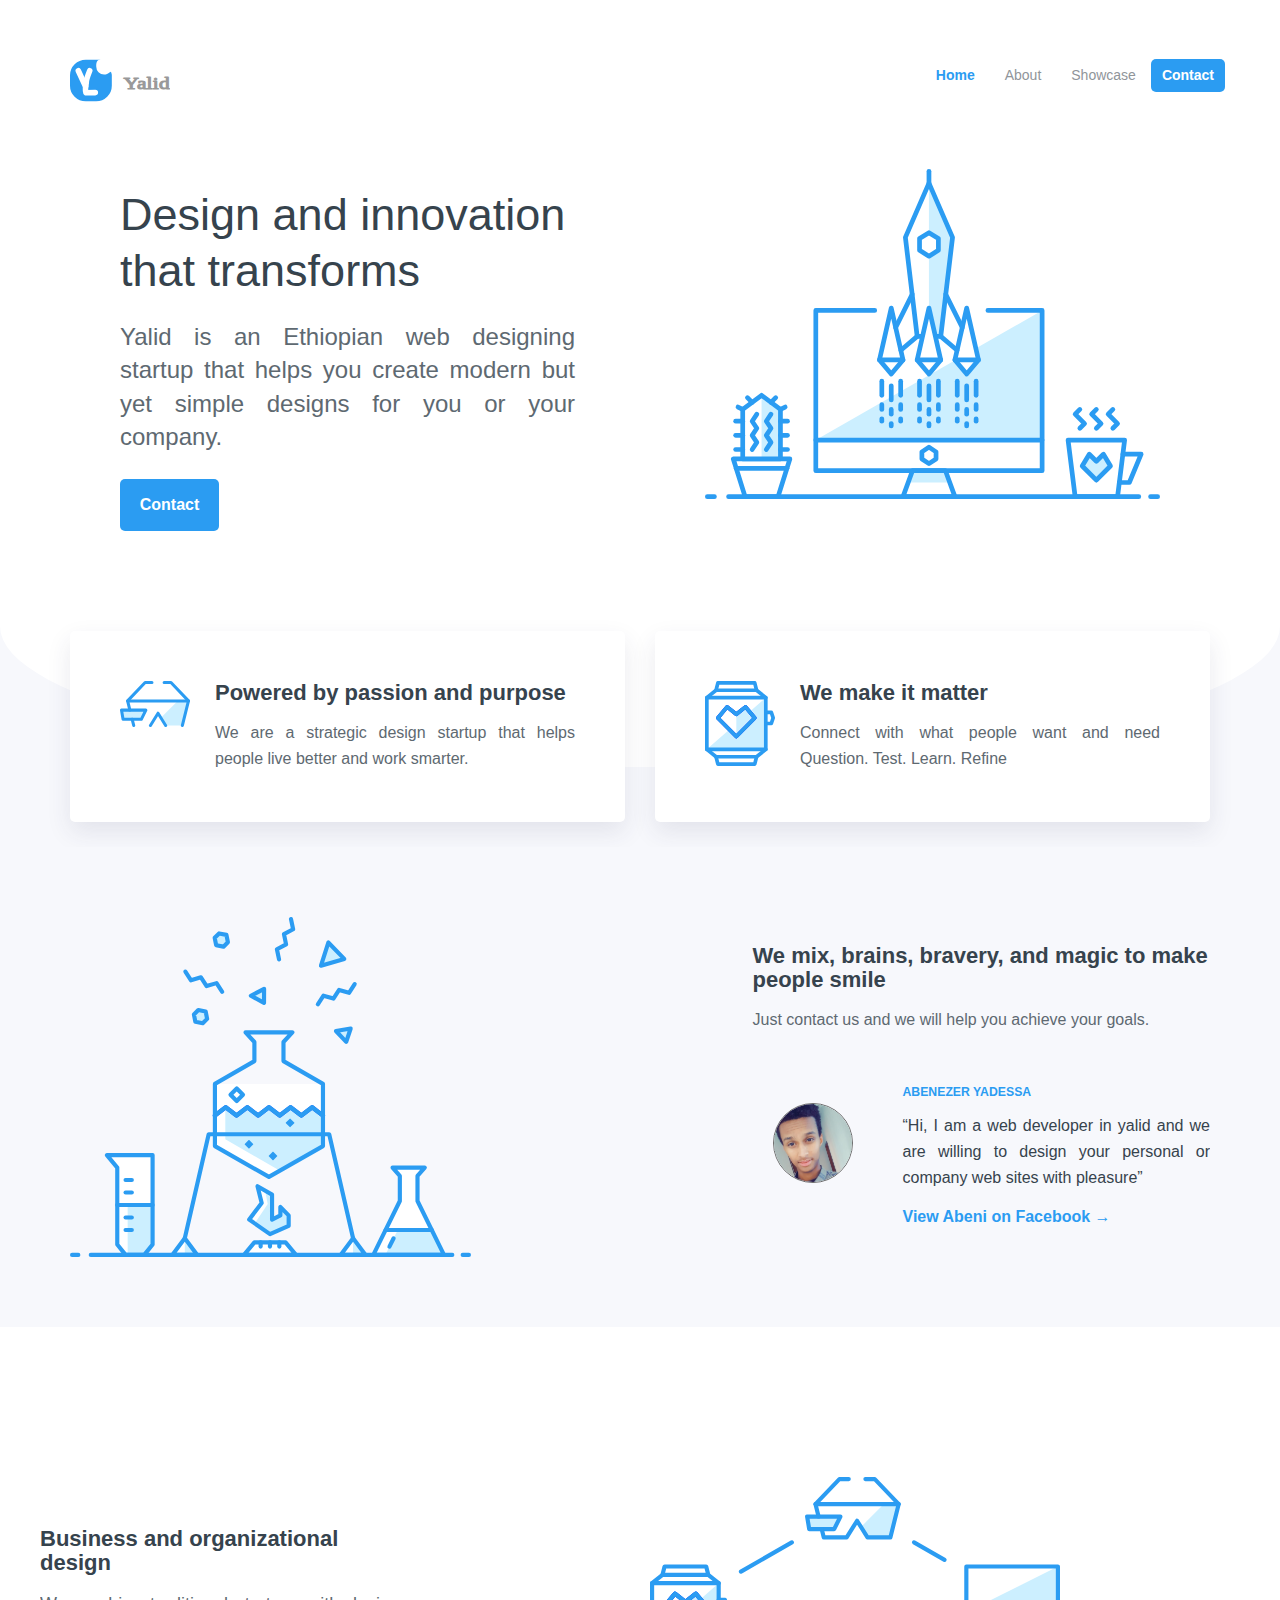
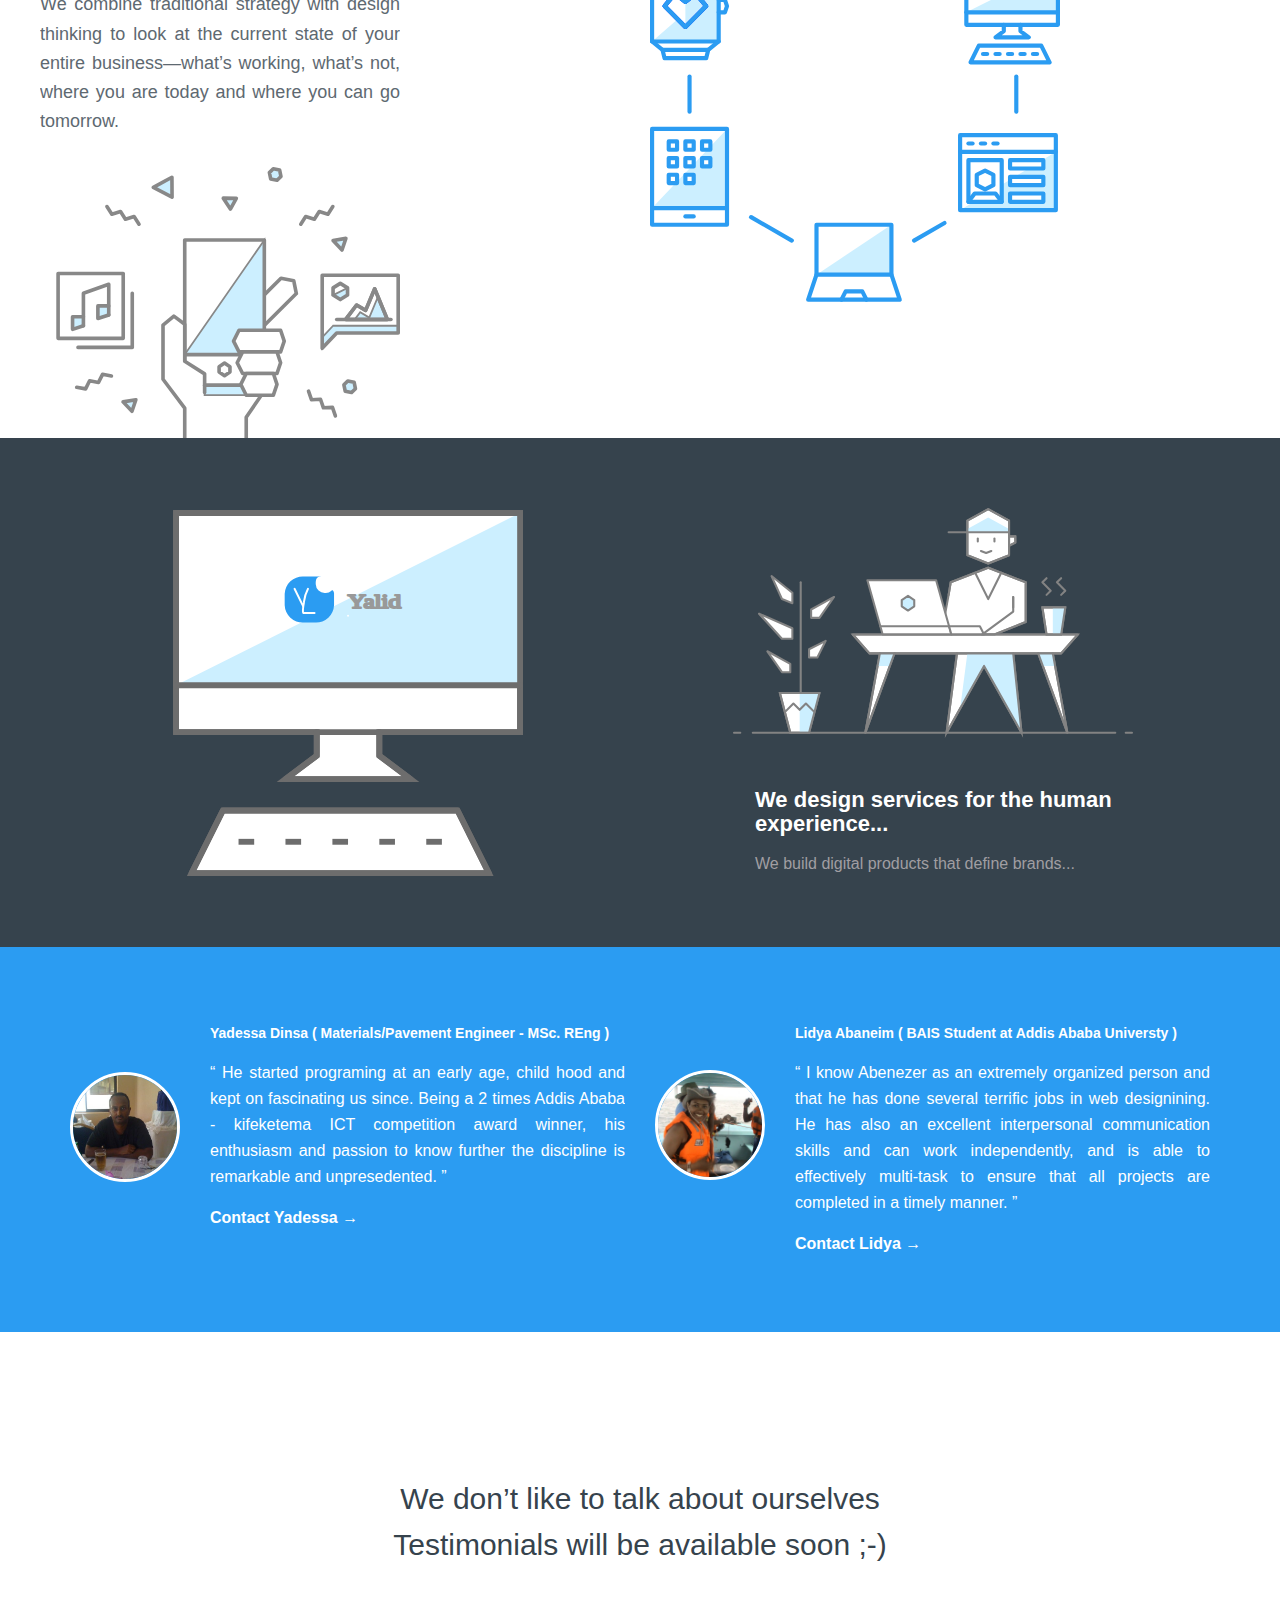
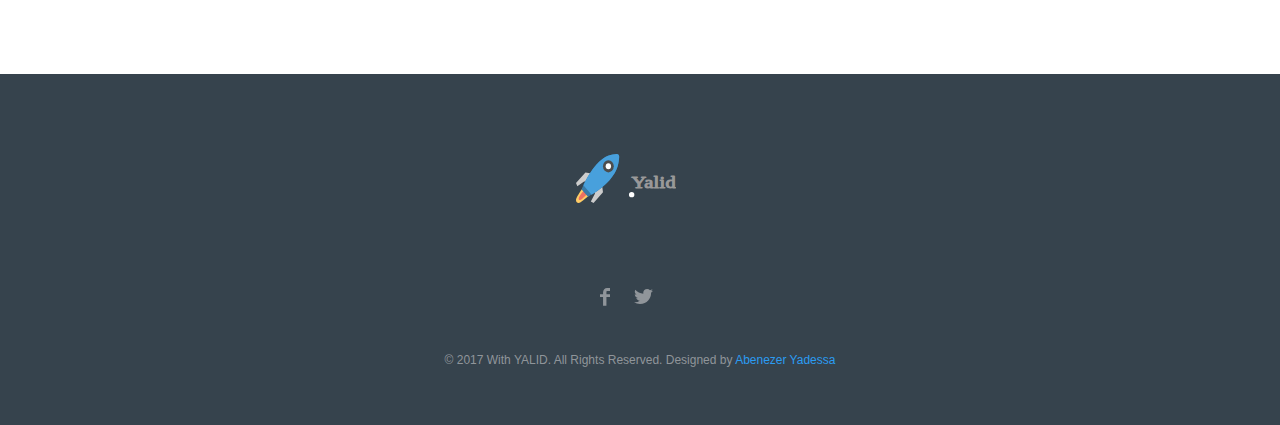
==== index.html @ cad6b0ef "Commit Yalid" ====
<!DOCTYPE html>
<html>

<head>
  <title>YALID | Ethiopian Web design </title>
  <link rel="shortcut icon" href="favicon.ico" />
  <meta name="viewport" content="width=device-width, initial-scale=1, user-scalable=0">
  <link rel="stylesheet" href="css/bootstrap.css">
  <link rel="stylesheet" type="text/css" href="css/app.css">

</head>

<body class="">
  <div class="bg-white">

    <nav class="navbar navbar-primary navbar-fixed-top">
      <div class="container">

        <!-- Brand and toggle get grouped for better mobile display -->
        <div class="navbar-header">
          <button type="button" class="navbar-toggle collapsed" data-toggle="collapse" data-target="#header-navbar-collapse" aria-expanded="false">
        <span class="sr-only">Toggle navigation</span>
        <span class="icon-bar"></span>
        <span class="icon-bar"></span>
        <span class="icon-bar"></span>
      </button>
          <a class="navbar-brand" href="/">
        <img alt="Coach" src="img/logo.svg" />
      </a>
        </div>

        <!-- Collect the nav links, forms, and other content for toggling -->
        <div id="header-navbar-collapse" class="collapse navbar-collapse">
          <div class=" navbar-right">
            <ul class="nav navbar-nav">
              <li ><a class="current" href="index.html">Home</a></li>
              <li class=""><a href="about.html">About</a></li>
              <li class=""><a href="showcase.html">Showcase</a></li>
            </ul>
            <!-- <a class="btn btn-primary btn-sm navbar-btn"  data-toggle="modal" data-target=".bs-example-modal-lg">Contact</a> -->
            <label for="modal-trigger-left" data-toggle="modal" data-target=".bs-example-modal-lg" class="btn btn-primary btn-sm navbar-btn  open-modal">Contact</label>
          </div>

        </div>
        <!-- /.navbar-collapse -->
      </div>
      <!-- /.container-fluid -->
    </nav>

    <!-- Left modal -->
    <div class="modal-a">
      <input id="modal-trigger-left" class="checkbox invisible" type="checkbox">
      <div class="modal-overlay">
        <label for="modal-trigger-left" class="o-close"></label>
        <div class="modal-wrap from-left">
          <label for="modal-trigger-left" class="close">&#10006;</label>
          <h2 class="m-h2">Hey there you are one step closer to contacting Abeni</h2>
          <p class="m-p" style="text-align:center;">
            Just click the following links and you are good to go.... have a great day ;-)
          </p>
          <div class="story-social-links-a img-links">
            <a target="_blank" href="https://www.facebook.com/ebenezer.yadessa"><img src="social/facebook.svg" alt="facebook" /></a>
            <a target="_blank" href="https://www.instagram.com/abeni._/"><img src="social/instagram.svg" alt="instagram" /></a>
            <a target="_blank" href="https://github.com/Abeni-Yad"><img src="social/github.svg" alt="github" /></a>
            <a target="_blank" href="https://mail.google.com/mail/u/0/?view=cm&fs=1&to=abeyadessa@gmail.com&tf=1"><img src="social/gmail.svg" alt="gmail" /></a>
          </div>
          <p style=" margin-top:20px;">
            You can always call me on my phone &rarr; <span style="color:#2b9cf2;"> +251 929 118 104 </span>
          </p>
        </div>
      </div>
    </div>
    <!-- End Modal -->




    <div class='container'>
      <div class='home-hero text-center-xs mt5-xs mb7 mb3-xs home-home'>
        <div class='row v-center'>
          <div class='col-sm-6'>
            <div class='ph6 pt6 pt0-sm pt0-xs'>
              <h1 class='ma0'>
                Design and innovation
<br class='hidden-xs'>
that transforms
</h1>
              <p class='lead mt4 mb5'>Yalid is an Ethiopian web designing startup that helps you create modern but yet simple designs for you or your company.</p>
               <label for="modal-trigger-left" class="btn btn-primary block-xs open-modal">Contact</label>




            </div>
          </div>
          <div class='col-sm-6'>
            <div class='ph6 mt6-xs ph0-xs'>
              <img class="img-responsive center-block" style="max-width: 460px;" src="img/design.svg" alt="inovation" />
            </div>
          </div>
        </div>
      </div>
    </div>
    <div class='bg-gray-super-light curve-container'>
      <div class='curve'></div>
      <div class='container'>
        <div class='row'>
          <div class='col-md-6 col-sm-12'>
            <div class='bg-white shadow-box pa6 home-shadow-box clearfix'>
              <img width="70" src="img/power.svg" alt="Icon online courses" />
              <div class='text pl5'>
                <h3 class='mt0 mb3 text-w-700'>Powered by passion and purpose</h3>
                <p class='ma0'>We are a strategic design startup that helps people live better and work smarter.</p>
              </div>
            </div>
          </div>
          <div class='col-md-6 col-sm-12'>
            <div class='bg-white shadow-box pa6 home-shadow-box clearfix'>
              <img width="70" src="img/better.svg" alt="better" />
              <div class='text pl5'>
                <h3 class='mt0 mb3 text-w-700'>We make it matter</h3>
                <p class='ma0'>Connect with what people want and need Question. Test. Learn. Refine</p>
              </div>
            </div>
          </div>

        </div>
      </div>
    </div>
    <div class='bg-gray-super-light section home-storefront'>
      <div class='container'>
        <div class='row v-center'>
          <div class='col-sm-6 col-md-7 col-storefront mb6-xs'>
            <img src="img/mix.svg" alt="Storefront" />
          </div>
          <div class='col-sm-6 col-md-5 col-text'>
            <div class='text-center-xs'>
              <h3 class='mt0 mb3 text-w-700'>We mix, brains, bravery, and magic to make people smile</h3>
              <p class='mt0 mb6'>Just contact us and we will help you achieve your goals.</p>
            </div>
            <div class='media'>
              <div class='media-left'>
                <img class="pro-pic" src="img/profile.jpg"  />
              </div>
              <div class='media-right'>
                <div class='text-primary text-w-700 text-xs text-uppercase mb2'>Abenezer Yadessa</div>
                <p class='text-darkest'>“Hi, I am a web developer in yalid and we are willing to design your personal or company web sites with pleasure”</p>
                <a target="blank" class="text-w-700" href="https://www.facebook.com/ebenezer.yadessa">View Abeni on Facebook &rarr;</a>
              </div>
            </div>
          </div>
        </div>
      </div>
    </div>
    <div class='bg-white pt10 pt6-xs'>
      <div class='container'>
        <div class='present-your-product'>
          <div class='present-your-product-content'>
            <div class='text-center-sm text-center-xs pt6-lg mb6-sm mb6-xs ph6-sm'>
              <h3 class='mt0 mb3 text-w-700'>Business and organizational design</h3>
              <p class='text-lg mt0 mb5'>
We combine traditional strategy with design thinking to look at the current state of your entire business—what’s working, what’s not, where you are today and where you can go tomorrow.              </p>
            </div>
            <img class="img-responsive center-block visible-lg-block" src="img/phone.svg" alt="Tribe cropped" />
          </div>
          <div class='present-your-product-graphic'>
            <a target="blank" class="text-w-700" href="/features/online-course-builder"><img src="img/relation.svg" alt="Course reader" />
</a></div>
        </div>
      </div>
    </div>

    <div class='section bg-confetti-dark'>
      <div class='container'>
        <div class='row v-center'>
          <div class='col-md-6 col-md-push-6' style='border: 0px solid red;'>
            <img class="img-responsive imgab center-block" width="400" src="img/business.svg" alt="pc" />
            <div class='text-center-xs mv6-xs mt5-sm mt6-md ph6-md mt6-lg pr7-lg pl8-lg'>
              <h3 class='text-white mt0 mb3 text-w-700'>We design services for the human experience...</h3>
              <p class='text-muted ma0'>We build digital products that define brands...</p>
            </div>
          </div>
          <div class='col-md-6 col-md-pull-6' style='border: 0px solid red;'>
            <img class="img-responsive imgab center-block" width="350" src="img/pc.svg" alt="Checkout modal" />
          </div>
        </div>
      </div>
    </div>
    <div class='bg-primary pv7'>
      <div class='container'>
        <div class='row'>
          <div class='col-md-6'>
            <div class='media'>
              <div class='media-left media-middle'>
                <img class="img-border-white img-circle" width="110" height="110" src="img/dad.jpg" alt="Face alvin" />
              </div>
              <div class='media-right'>
                <div class='text-darkest text-sm  text-w-700 mb3' style="color:#fff;">Yadessa Dinsa ( Materials/Pavement Engineer - MSc. REng )
</div>
                <p class='mb3'>
                  &ldquo; He started programing at an early age, child hood and kept on fascinating us since. Being a 2 times Addis Ababa - kifeketema ICT competition award winner, his enthusiasm and passion to know further the discipline is remarkable and unpresedented.
&rdquo;</p>
                <a target="blank" class="text-w-700 text-white" href="https://mail.google.com/mail/u/0/?view=cm&fs=1&to=yadessadinsa2014@gmail.com&tf=1">Contact Yadessa &rarr;</a>
              </div>
            </div>
          </div>
          <div class='col-md-6'>
            <div class='media mt7-xs mt7-sm'>
              <div class='media-left media-middle'>
                <img class="img-border-white img-circle" style="object-fit: cover; margin-bottom: 30px;" width="110" height="110" src="img/mom.jpg" alt="Face rachel" />
              </div>
              <div class='media-right'>
                <div class='text-darkest text-sm text-w-700 mb3' style="color:#fff;">Lidya Abaneim ( BAIS Student at Addis Ababa Universty )</div>
                <p class='mb3'>&ldquo; I know Abenezer as an extremely organized person and that he has done several terrific jobs in web designining. He has also an excellent interpersonal communication skills and can work independently, and is able to effectively multi-task to ensure that all projects are completed in a timely manner. &rdquo;</p>
                <a target="blank" class="text-w-700 text-white" href="https://mail.google.com/mail/u/0/?view=cm&fs=1&to=lidyaabaneim2017@gmail.com&tf=1">Contact Lidya &rarr;</a>
              </div>
            </div>
          </div>
        </div>
      </div>
    </div>

    <div class='container'>
      <div class='pv8 mt6'>
        <div class='row'>
          <div class='col-sm-12'>
            <div class='section-header text-center'>
              <h2>We don’t like to talk about ourselves</h2>
              <!-- <h2>Here are some words from the peoples who really know us ;-)</h2> -->
              <h2>Testimonials will be available soon ;-)</h2>
            </div>
          </div>
        </div>
        <!-- <div class='testimonial-list'>
          <div class='row'>
            <div class='col-md-6 col-md-offset-3 col-sm-8 col-sm-offset-2'>
              <div class='testimonial'>
                <blockquote>
                  <p>Lorem ipsum dolor sit amet, consectetur adipisicing elit. Ipsum, labore, a. Rem, expedita autem blanditiis omnis delectus quaerat, laboriosam aut dignissimos sunt velit molestiae nam a eveniet sint modi? Nesciunt!</p>
                </blockquote>
                <cite>
<img width="40" height="40" class="img-circle" src="img/profile.jpg" alt="Mccoy" />
<small>
<strong>
<a target="_blank" class="text-muted" href="">Mercimoy
&mdash;
Profet, Kewach, and developer
</a></strong>
</small>
</cite>
              </div>

            </div>
          </div> -->



          <!-- <div class='row'>
            <div class='col-md-6 col-md-offset-3 col-sm-8 col-sm-offset-2'>
              <div class='testimonial'>
                <blockquote>
                  <p>Lorem ipsum dolor sit amet, consectetur adipisicing elit. Consequuntur doloremque quod quibusdam ab eius voluptatum harum magni rerum magnam omnis iure quo animi nihil vel ratione, ipsum necessitatibus, voluptatibus eaque?</p>
                </blockquote>
                <cite>
<img width="40" height="40" class="img-circle" src="img/mom.jpg" alt="Krishna" />
<small>
<strong>
<a target="_blank" class="text-muted" href="">Jebessa
&mdash;
NASA Scientist
</a></strong>
</small>
</cite>
              </div>

            </div>
          </div> -->
          <!-- <div class='row'>
            <div class='col-md-6 col-md-offset-3 col-sm-8 col-sm-offset-2'>
              <div class='testimonial'>
                <blockquote>
                  <p>  Lorem ipsum dolor sit amet, consectetur adipisicing elit. Quos eos dolorem, delectus animi, laborum repudiandae officia atque consequatur sit ipsa aperiam ratione aliquam asperiores doloremque tenetur, non necessitatibus rem obcaecati.</p>
                </blockquote>
                <cite>
<img width="40" height="40" class="img-circle" src="img/dad.jpg" alt="Corrina" />
<small>
<strong>
<a target="_blank" class="text-muted" href="">Annan
&mdash;
Betezata hospital &amp; Doctor
</a></strong>
</small>
</cite>
              </div>

            </div>
          </div> -->
          <!-- <div class='row'>
            <div class='col-md-6 col-md-offset-3 col-sm-8 col-sm-offset-2'>
              <div class='testimonial'>
                <blockquote>
                  <p>Lorem ipsum dolor sit amet, consectetur adipisicing elit. Aliquid explicabo dicta tempore eligendi rerum neque suscipit sunt vitae earum dolor molestiae soluta perferendis, molestias, repudiandae mollitia saepe, accusantium cum necessitatibus. &quot;get it.&quot;</p>
                </blockquote>
                <cite>
<img width="40" height="40" class="img-circle" src="img/profile.jpg" alt="Dewane" />
<small>
<strong>
<a target="_blank" class="text-muted" href="">Oliyana
&mdash;
Business man &amp; social entrepreneur
</a></strong>
</small>
</cite>
              </div>

            </div>
          </div> -->
        </div>
      </div>
    </div>

  </div>

  <footer class='footer-primary'>
    <div class='container'>
      <div class='row text-center-xs'>
        <div class='col-sm-12'>
          <a href="/"><img class="logo" src="img/logo1.svg" alt="yalid logo white" />
</a>
          <div class='footerlogo'>
            <a target="_blank" data-toggle="tooltip" title="Follow us on Twitter" class="img-link" href="https://www.facebook.com/ebenezer.yadessa"><img class="pr4" src="img/facebook.svg" alt="Social footer facbook" />
</a><a target="_blank" data-toggle="tooltip" title="Follow us on Facebook" class="img-link" href="https://twitter.com/abeyadessa"><img src="img/twitter.svg" alt="Social footer twitter" />
</a></div>
        </div>
      </div>
      <div class='row'>
        <div class='col-sm-12'>
          <p class='text-center footer-copyright'>
            &copy; 2017 With YALID. All Rights Reserved. Designed by <a href="https://mail.google.com/mail/u/0/?view=cm&fs=1&to=abeyadessa@gmail.com&tf=1">Abenezer Yadessa</a>
          </p>
        </div>
      </div>
    </div>
  </footer>

  <script type="text/javascript" src="js/jquery.js"></script>
  <script type="text/javascript" src="js/bootstrap.js"></script>
  <!-- Used to silently record email addresses in Google Docs -->
  <!-- <script>
    var submitted = false;
    var email = '';
    var page = '';
    var form = '';
  </script>
  <iframe id='hidden_iframe' name='hidden_iframe' onload="if(submitted){window.location='https://www.withcoach.com/signup?email='+email+'&amp;page='+page+'&amp;form='+form;}" style='display:none;'></iframe>

  <script type="text/javascript">
    adroll_adv_id = "B3OEIRYJUJDZNHKAR3YMTC";
    adroll_pix_id = "UWITH4WMYVDXBFZOOZQMUR";
    (function() {
      var _onload = function() {
        if (document.readyState && !/loaded|complete/.test(document.readyState)) {
          setTimeout(_onload, 10);
          return
        }
        if (!window.adroll_loaded) {
          adroll_loaded = true;
          setTimeout(_onload, 50);
          return
        }
        var scr = document.createElement("script");
        var host = (("https:" == document.location.protocol) ? "https://s.adroll.com" : "http://a.adroll.com");
        scr.setAttribute('async', 'true');
        scr.type = "text/javascript";
        scr.src = host + "/j/roundtrip.js";
        ((document.getElementsByTagName('head') || [null])[0] ||
          document.getElementsByTagName('script')[0].parentNode).appendChild(scr);
      };
      if (window.addEventListener) {
        window.addEventListener('load', _onload, false);
      } else {
        window.attachEvent('onload', _onload)
      }
    }());
  </script>


  <script src="/assets/marketing-c3e12b1a2d10453893fb6d8e3a179c6fe29d2e85da868f94ae179b80a2bda986.js" data-turbolinks-track="true"></script>
  <script id="IntercomSettingsScriptTag">
    window.intercomSettings = {
      "app_id": "heeb19fp"
    };
    (function() {
      var w = window;
      var ic = w.Intercom;
      if (typeof ic === "function") {
        ic('reattach_activator');
        ic('update', intercomSettings);
      } else {
        var d = document;
        var i = function() {
          i.c(arguments)
        };
        i.q = [];
        i.c = function(args) {
          i.q.push(args)
        };
        w.Intercom = i;

        function l() {
          var s = d.createElement('script');
          s.type = 'text/javascript';
          s.async = true;
          s.src = 'https://widget.intercom.io/widget/heeb19fp';
          var x = d.getElementsByTagName('script')[0];
          x.parentNode.insertBefore(s, x);
        }
        if (w.attachEvent) {
          w.attachEvent('onload', l);
        } else {
          w.addEventListener('load', l, false);
        }
      };
    })()
  </script> -->
</body>

</html>
---- css/app.css ----
@font-face {
  font-family: 'museo-sans-rounded';
  src: url(.eot);
  src: url(.eot) format("embedded-opentype"), url(.woff2) format("woff2"), url(.woff) format("woff"), url(.ttf) format("truetype"), url(.svg#museo_sans_rounded100) format("svg");
  font-weight: 100;
  font-style: normal
}

@font-face {
  font-family: 'museo-sans-rounded';
  src: url(.eot);
  src: url(.eot?#iefix) format("embedded-opentype"), url(.woff2) format("woff2"), url(.woff) format("woff"), url(.ttf) format("truetype"), url(.svg#museo_sans_rounded100_italic) format("svg");
  font-weight: 100;
  font-style: italic
}

@font-face {
  font-family: 'museo-sans-rounded';
  src: url(.eot);
  src: url(.eot?#iefix) format("embedded-opentype"), url(.woff2) format("woff2"), url(.woff) format("woff"), url(.ttf) format("truetype"), url(.svg#museo_sans_rounded300) format("svg");
  font-weight: 300;
  font-style: normal
}

@font-face {
  font-family: 'museo-sans-rounded';
  src: url(.eot);
  src: url(.eot?#iefix) format("embedded-opentype"), url(.woff2) format("woff2"), url(.woff) format("woff"), url(.ttf) format("truetype"), url(.svg#museo_sans_rounded500) format("svg");
  font-weight: normal;
  font-style: normal
}

@font-face {
  font-family: 'museo-sans-rounded';
  src: url(.eot);
  src: url(.eot?#iefix) format("embedded-opentype"), url(.woff2) format("woff2"), url(.woff) format("woff"), url(.ttf) format("truetype"), url(.svg#museo_sans_rounded700) format("svg");
  font-weight: 700;
  font-style: normal
}

@font-face {
  font-family: 'museo-sans-rounded';
  src: url(.eot);
  src: url(.eot?#iefix) format("embedded-opentype"), url(.woff2) format("woff2"), url(.woff) format("woff"), url(.ttf) format("truetype"), url(.svg#museo_sans_rounded900) format("svg");
  font-weight: 900;
  font-style: normal
}

@-webkit-keyframes fadeInUpSmall {
  from {
    opacity: 0;
    -webkit-transform: translate3d(0, 25%, 0);
    transform: translate3d(0, 25%, 0)
  }
  to {
    opacity: 1;
    -webkit-transform: none;
    transform: none
  }
}

@keyframes fadeInUpSmall {
  from {
    opacity: 0;
    -webkit-transform: translate3d(0, 25%, 0);
    transform: translate3d(0, 25%, 0)
  }
  to {
    opacity: 1;
    -webkit-transform: none;
    transform: none
  }
}

.fadeInUpSmall {
  -webkit-animation-name: fadeInUpSmall;
  animation-name: fadeInUpSmall
}

@-webkit-keyframes fadeOutDownSmall {
  from {
    opacity: 1
  }
  to {
    opacity: 0;
    -webkit-transform: translate3d(0, 25%, 0);
    transform: translate3d(0, 25%, 0)
  }
}

@keyframes fadeOutDownSmall {
  from {
    opacity: 1
  }
  to {
    opacity: 0;
    -webkit-transform: translate3d(0, 25%, 0);
    transform: translate3d(0, 25%, 0)
  }
}

.fadeOutDownSmall {
  -webkit-animation-name: fadeOutDownSmall;
  animation-name: fadeOutDownSmall
}

@-webkit-keyframes bounceSmall {
  from, 20%, 53%, 80%, to {
    -webkit-animation-timing-function: cubic-bezier(0.215, 0.61, 0.355, 1);
    animation-timing-function: cubic-bezier(0.215, 0.61, 0.355, 1);
    -webkit-transform: translate3d(0, 60%, 0) scale3d(1, 1, 1);
    transform: translate3d(0, 60%, 0) scale3d(1, 1, 1)
  }
  40%, 43% {
    -webkit-animation-timing-function: cubic-bezier(0.755, 0.05, 0.855, 0.06);
    animation-timing-function: cubic-bezier(0.755, 0.05, 0.855, 0.06);
    -webkit-transform: translate3d(0, -60%, 0) scale3d(1, 1.15, 1);
    transform: translate3d(0, -60%, 0) scale3d(1, 1.15, 1)
  }
  70% {
    -webkit-animation-timing-function: cubic-bezier(0.755, 0.05, 0.855, 0.06);
    animation-timing-function: cubic-bezier(0.755, 0.05, 0.855, 0.06);
    -webkit-transform: translate3d(0, -40%, 0);
    transform: translate3d(0, -40%, 0)
  }
  90% {
    -webkit-transform: translate3d(0, -20%, 0);
    transform: translate3d(0, -20%, 0)
  }
}

@keyframes bounceSmall {
  from, 20%, 53%, 80%, to {
    -webkit-animation-timing-function: cubic-bezier(0.215, 0.61, 0.355, 1);
    animation-timing-function: cubic-bezier(0.215, 0.61, 0.355, 1);
    -webkit-transform: translate3d(0, 60%, 0) scale3d(1, 1, 1);
    transform: translate3d(0, 60%, 0) scale3d(1, 1, 1)
  }
  40%, 43% {
    -webkit-animation-timing-function: cubic-bezier(0.755, 0.05, 0.855, 0.06);
    animation-timing-function: cubic-bezier(0.755, 0.05, 0.855, 0.06);
    -webkit-transform: translate3d(0, -60%, 0) scale3d(1, 1.15, 1);
    transform: translate3d(0, -60%, 0) scale3d(1, 1.15, 1)
  }
  70% {
    -webkit-animation-timing-function: cubic-bezier(0.755, 0.05, 0.855, 0.06);
    animation-timing-function: cubic-bezier(0.755, 0.05, 0.855, 0.06);
    -webkit-transform: translate3d(0, -40%, 0);
    transform: translate3d(0, -40%, 0)
  }
  90% {
    -webkit-transform: translate3d(0, -20%, 0);
    transform: translate3d(0, -20%, 0)
  }
}

.bounceSmall {
  -webkit-animation-name: bounceSmall;
  animation-name: bounceSmall;
  -webkit-transform-origin: center bottom;
  transform-origin: center bottom
}

.aspect-ratio-16-9 {
  position: relative
}

.aspect-ratio-16-9:before {
  display: block;
  content: "";
  width: 100%;
  padding-top: 56.25%
}

.aspect-ratio-16-9>.content {
  position: absolute;
  top: 0;
  left: 0;
  right: 0;
  bottom: 0
}

.aspect-ratio-5-3 {
  position: relative
}

.aspect-ratio-5-3:before {
  display: block;
  content: "";
  width: 100%;
  padding-top: 60%
}

.aspect-ratio-5-3>.content {
  position: absolute;
  top: 0;
  left: 0;
  right: 0;
  bottom: 0
}

.aspect-ratio-4-3 {
  position: relative
}

.aspect-ratio-4-3:before {
  display: block;
  content: "";
  width: 100%;
  padding-top: 75%
}

.aspect-ratio-4-3>.content {
  position: absolute;
  top: 0;
  left: 0;
  right: 0;
  bottom: 0
}

.bg-white {
  background: #fff;
  padding-top: 70px;
}

.bg-gray-super-light, .available-plans .bg-lightest {
  background: #f7f8fc
}

.bg-primary, .bg-primary h1, .bg-primary h2, .bg-primary h3, .bg-primary h4, .bg-primary h5, .bg-primary h6, .bg-primary .h1, .bg-primary .h2, .bg-primary .h3, .bg-primary .h4, .bg-primary .h5, .bg-primary .h6, .bg-confetti-primary, .bg-confetti-primary h1, .bg-confetti-primary h2, .bg-confetti-primary h3, .bg-confetti-primary h4, .bg-confetti-primary h5, .bg-confetti-primary h6, .bg-confetti-primary .h1, .bg-confetti-primary .h2, .bg-confetti-primary .h3, .bg-confetti-primary .h4, .bg-confetti-primary .h5, .bg-confetti-primary .h6 {
  color: #fff
}

.bg-primary .text-fade-25, .bg-primary .text-fade-25 a, .bg-confetti-primary .text-fade-25, .bg-confetti-primary .text-fade-25 a {
  color: rgba(255, 255, 255, 0.75)
}

.bg-primary a, .bg-confetti-primary a {
  color: #A8DAFF
}

.bg-primary a:hover, .bg-confetti-primary a:hover {
  color: #fff
}

.bg-confetti-primary {
  background-image: url(/assets/chico/bg-confetti-blue-b2c30c560315b7096cbf36836446f07ef1755beacbf937e1c65b8f3c0d4b5147.svg);
  background-color: #2b9cf2;
  background-size: 400px
}

@media screen and (max-width: 768px) {
  .bg-confetti-primary {
    background-size: 300px
  }
}

.bg-confetti-dark {
  background-image: url(/assets/chico/bg-confetti-dark-d51689d8ea07abc89fe392639d5564929955c8b92f6087aba8db0f2f2f19608d.svg);
  background-color: #36434d;
  background-size: 400px
}

@media screen and (max-width: 768px) {
  .bg-confetti-dark {
    background-size: 300px
  }
}

.border-radius {
  border-radius: 5px
}

.border-radius-lg {
  border-radius: 8px
}

.border-radius-sm {
  border-radius: 3px
}

.border-top-gray-lighter {
  border-top: 1px solid #E0E7ED
}

.btn-white {
  color: #333 !important;
  background-color: #fff;
  border-color: transparent
}

.btn-white:focus, .btn-white.focus {
  color: #333 !important;
  background-color: #e6e6e6;
  border-color: transparent
}

.btn-white:hover {
  color: #333 !important;
  background-color: #e6e6e6;
  border-color: transparent
}

.btn-white:active, .btn-white.active, .open>.btn-white.dropdown-toggle {
  color: #333 !important;
  background-color: #e6e6e6;
  border-color: transparent
}

.btn-white:active:hover, .btn-white:active:focus, .btn-white:active.focus, .btn-white.active:hover, .btn-white.active:focus, .btn-white.active.focus, .open>.btn-white.dropdown-toggle:hover, .open>.btn-white.dropdown-toggle:focus, .open>.btn-white.dropdown-toggle.focus {
  color: #333 !important;
  background-color: #d4d4d4;
  border-color: transparent
}

.btn-white:active, .btn-white.active, .open>.btn-white.dropdown-toggle {
  background-image: none
}

.btn-white.disabled, .btn-white.disabled:hover, .btn-white.disabled:focus, .btn-white.disabled.focus, .btn-white.disabled:active, .btn-white.disabled.active, .btn-white[disabled], .btn-white[disabled]:hover, .btn-white[disabled]:focus, .btn-white[disabled].focus, .btn-white[disabled]:active, .btn-white[disabled].active, fieldset[disabled] .btn-white, fieldset[disabled] .btn-white:hover, fieldset[disabled] .btn-white:focus, fieldset[disabled] .btn-white.focus, fieldset[disabled] .btn-white:active, fieldset[disabled] .btn-white.active {
  background-color: #fff;
  border-color: transparent
}

.btn-white .badge {
  color: #fff;
  background-color: #333 !important
}

.btn-white:hover {
  background: #fff
}

.card {
  background: #fff;
  border-radius: 5px;
  box-shadow: 0 4px 9px 0 rgba(30, 59, 91, 0.1)
}

.card.card-sm {
  border-radius: 3px
}

.card.card-lg {
  border-radius: 8px
}

.curve-container {
  position: relative;
  overflow: hidden
}

.curve-container .curve {
  position: absolute;
  background: white;
  border-radius: 0 0 100% 100%;
  left: 0px;
  right: 0;
  top: -50%;
  bottom: 33%
}

@media screen and (max-width: 991px) {
  .curve-container .curve {
    bottom: 66%;
    top: -33%
  }
}

.flex-row {
  display: -webkit-box;
  display: -ms-flexbox;
  display: flex;
  -webkit-box-align: center;
  -ms-flex-align: center;
  align-items: center;
  -webkit-box-pack: center;
  -ms-flex-pack: center;
  justify-content: center
}

.flex-row>div {
  -webkit-box-flex: 1;
  -ms-flex: 1;
  flex: 1
}

.flex-row>div.flex-cell-bordered {
  border-right: 1px solid #E0E7ED
}

.flex-row>div.flex-cell-bordered:last-child {
  border-right: none
}

svg.icon-16, img.icon-16 {
  width: 16px;
  height: 16px
}

svg.icon-inline, img.icon-inline {
  display: inline-block;
  vertical-align: middle;
  height: 1em;
  width: auto
}

.img-border-white {
  border: 3px solid #fff
}

.list-icon li, .list-icon-blue-checkmark li {
  background-repeat: no-repeat;
  background-size: 26px 26px;
  padding-left: 39px;
  background-position: 0 0
}

.list-icon.text-lg li, .text-lg.list-icon-blue-checkmark li {
  background-size: 1.625em 1.625em;
  padding-left: 2.4375em
}

.list-icon-blue-checkmark li {
  background-image: url(/assets/marketing/icon-blue-checkmark-bubble-6b00ef5cb3d8f0c9281feb82e211a653ac41ded489aaecbc31e9c2e0ef9ebe32.svg)
}

.shadow-box {
  box-shadow: 0 10px 25px 0 rgba(49, 49, 93, 0.1)
}

.shadow-box {
  box-shadow: 0 10px 25px 0 rgba(49, 49, 93, 0.1);
  border-radius: 5px
}

.ma1 {
  margin: 0.3125rem !important
}

.mt1 {
  margin-top: 0.3125rem !important
}

.mb1 {
  margin-bottom: 0.3125rem !important
}

.ml1 {
  margin-left: 0.3125rem !important
}

.mr1 {
  margin-right: 0.3125rem !important
}

.mv1 {
  margin-top: 0.3125rem !important;
  margin-bottom: 0.3125rem !important
}

.mh1 {
  margin-left: 0.3125rem !important;
  margin-right: 0.3125rem !important
}

.pa1 {
  padding: 0.3125rem !important
}

.pt1 {
  padding-top: 0.3125rem !important
}

.pb1 {
  padding-bottom: 0.3125rem !important
}

.pl1 {
  padding-left: 0.3125rem !important
}

.pr1 {
  padding-right: 0.3125rem !important
}

.pv1 {
  padding-top: 0.3125rem !important;
  padding-bottom: 0.3125rem !important
}

.ph1 {
  padding-left: 0.3125rem !important;
  padding-right: 0.3125rem !important
}

@media screen and (max-width: 767px) {
  .ma1-xs {
    margin: 0.3125rem !important
  }
  .mt1-xs {
    margin-top: 0.3125rem !important
  }
  .mb1-xs {
    margin-bottom: 0.3125rem !important
  }
  .ml1-xs {
    margin-left: 0.3125rem !important
  }
  .mr1-xs {
    margin-right: 0.3125rem !important
  }
  .mv1-xs {
    margin-top: 0.3125rem !important;
    margin-bottom: 0.3125rem !important
  }
  .mh1-xs {
    margin-left: 0.3125rem !important;
    margin-right: 0.3125rem !important
  }
  .pa1-xs {
    padding: 0.3125rem !important
  }
  .pt1-xs {
    padding-top: 0.3125rem !important
  }
  .pb1-xs {
    padding-bottom: 0.3125rem !important
  }
  .pl1-xs {
    padding-left: 0.3125rem !important
  }
  .pr1-xs {
    padding-right: 0.3125rem !important
  }
  .pv1-xs {
    padding-top: 0.3125rem !important;
    padding-bottom: 0.3125rem !important
  }
  .ph1-xs {
    padding-left: 0.3125rem !important;
    padding-right: 0.3125rem !important
  }
}

@media (min-width: 768px) and (max-width: 991px) {
  .ma1-sm {
    margin: 0.3125rem !important
  }
  .mt1-sm {
    margin-top: 0.3125rem !important
  }
  .mb1-sm {
    margin-bottom: 0.3125rem !important
  }
  .ml1-sm {
    margin-left: 0.3125rem !important
  }
  .mr1-sm {
    margin-right: 0.3125rem !important
  }
  .mv1-sm {
    margin-top: 0.3125rem !important;
    margin-bottom: 0.3125rem !important
  }
  .mh1-sm {
    margin-left: 0.3125rem !important;
    margin-right: 0.3125rem !important
  }
  .pa1-sm {
    padding: 0.3125rem !important
  }
  .pt1-sm {
    padding-top: 0.3125rem !important
  }
  .pb1-sm {
    padding-bottom: 0.3125rem !important
  }
  .pl1-sm {
    padding-left: 0.3125rem !important
  }
  .pr1-sm {
    padding-right: 0.3125rem !important
  }
  .pv1-sm {
    padding-top: 0.3125rem !important;
    padding-bottom: 0.3125rem !important
  }
  .ph1-sm {
    padding-left: 0.3125rem !important;
    padding-right: 0.3125rem !important
  }
}

@media (min-width: 992px) and (max-width: 1199px) {
  .ma1-md {
    margin: 0.3125rem !important
  }
  .mt1-md {
    margin-top: 0.3125rem !important
  }
  .mb1-md {
    margin-bottom: 0.3125rem !important
  }
  .ml1-md {
    margin-left: 0.3125rem !important
  }
  .mr1-md {
    margin-right: 0.3125rem !important
  }
  .mv1-md {
    margin-top: 0.3125rem !important;
    margin-bottom: 0.3125rem !important
  }
  .mh1-md {
    margin-left: 0.3125rem !important;
    margin-right: 0.3125rem !important
  }
  .pa1-md {
    padding: 0.3125rem !important
  }
  .pt1-md {
    padding-top: 0.3125rem !important
  }
  .pb1-md {
    padding-bottom: 0.3125rem !important
  }
  .pl1-md {
    padding-left: 0.3125rem !important
  }
  .pr1-md {
    padding-right: 0.3125rem !important
  }
  .pv1-md {
    padding-top: 0.3125rem !important;
    padding-bottom: 0.3125rem !important
  }
  .ph1-md {
    padding-left: 0.3125rem !important;
    padding-right: 0.3125rem !important
  }
}

@media (min-width: 1200px) {
  .ma1-lg {
    margin: 0.3125rem !important
  }
  .mt1-lg {
    margin-top: 0.3125rem !important
  }
  .mb1-lg {
    margin-bottom: 0.3125rem !important
  }
  .ml1-lg {
    margin-left: 0.3125rem !important
  }
  .mr1-lg {
    margin-right: 0.3125rem !important
  }
  .mv1-lg {
    margin-top: 0.3125rem !important;
    margin-bottom: 0.3125rem !important
  }
  .mh1-lg {
    margin-left: 0.3125rem !important;
    margin-right: 0.3125rem !important
  }
  .pa1-lg {
    padding: 0.3125rem !important
  }
  .pt1-lg {
    padding-top: 0.3125rem !important
  }
  .pb1-lg {
    padding-bottom: 0.3125rem !important
  }
  .pl1-lg {
    padding-left: 0.3125rem !important
  }
  .pr1-lg {
    padding-right: 0.3125rem !important
  }
  .pv1-lg {
    padding-top: 0.3125rem !important;
    padding-bottom: 0.3125rem !important
  }
  .ph1-lg {
    padding-left: 0.3125rem !important;
    padding-right: 0.3125rem !important
  }
}

.ma2 {
  margin: 0.625rem !important
}

.mt2 {
  margin-top: 0.625rem !important
}

.mb2 {
  margin-bottom: 0.625rem !important
}

.ml2 {
  margin-left: 0.625rem !important
}

.mr2 {
  margin-right: 0.625rem !important
}

.mv2 {
  margin-top: 0.625rem !important;
  margin-bottom: 0.625rem !important
}

.mh2 {
  margin-left: 0.625rem !important;
  margin-right: 0.625rem !important
}

.pa2 {
  padding: 0.625rem !important
}

.pt2 {
  padding-top: 0.625rem !important
}

.pb2 {
  padding-bottom: 0.625rem !important
}

.pl2 {
  padding-left: 0.625rem !important
}

.pr2 {
  padding-right: 0.625rem !important
}

.pv2 {
  padding-top: 0.625rem !important;
  padding-bottom: 0.625rem !important
}

.ph2 {
  padding-left: 0.625rem !important;
  padding-right: 0.625rem !important
}

@media screen and (max-width: 767px) {
  .ma2-xs {
    margin: 0.625rem !important
  }
  .mt2-xs {
    margin-top: 0.625rem !important
  }
  .mb2-xs {
    margin-bottom: 0.625rem !important
  }
  .ml2-xs {
    margin-left: 0.625rem !important
  }
  .mr2-xs {
    margin-right: 0.625rem !important
  }
  .mv2-xs {
    margin-top: 0.625rem !important;
    margin-bottom: 0.625rem !important
  }
  .mh2-xs {
    margin-left: 0.625rem !important;
    margin-right: 0.625rem !important
  }
  .pa2-xs {
    padding: 0.625rem !important
  }
  .pt2-xs {
    padding-top: 0.625rem !important
  }
  .pb2-xs {
    padding-bottom: 0.625rem !important
  }
  .pl2-xs {
    padding-left: 0.625rem !important
  }
  .pr2-xs {
    padding-right: 0.625rem !important
  }
  .pv2-xs {
    padding-top: 0.625rem !important;
    padding-bottom: 0.625rem !important
  }
  .ph2-xs {
    padding-left: 0.625rem !important;
    padding-right: 0.625rem !important
  }
}

@media (min-width: 768px) and (max-width: 991px) {
  .ma2-sm {
    margin: 0.625rem !important
  }
  .mt2-sm {
    margin-top: 0.625rem !important
  }
  .mb2-sm {
    margin-bottom: 0.625rem !important
  }
  .ml2-sm {
    margin-left: 0.625rem !important
  }
  .mr2-sm {
    margin-right: 0.625rem !important
  }
  .mv2-sm {
    margin-top: 0.625rem !important;
    margin-bottom: 0.625rem !important
  }
  .mh2-sm {
    margin-left: 0.625rem !important;
    margin-right: 0.625rem !important
  }
  .pa2-sm {
    padding: 0.625rem !important
  }
  .pt2-sm {
    padding-top: 0.625rem !important
  }
  .pb2-sm {
    padding-bottom: 0.625rem !important
  }
  .pl2-sm {
    padding-left: 0.625rem !important
  }
  .pr2-sm {
    padding-right: 0.625rem !important
  }
  .pv2-sm {
    padding-top: 0.625rem !important;
    padding-bottom: 0.625rem !important
  }
  .ph2-sm {
    padding-left: 0.625rem !important;
    padding-right: 0.625rem !important
  }
}

@media (min-width: 992px) and (max-width: 1199px) {
  .ma2-md {
    margin: 0.625rem !important
  }
  .mt2-md {
    margin-top: 0.625rem !important
  }
  .mb2-md {
    margin-bottom: 0.625rem !important
  }
  .ml2-md {
    margin-left: 0.625rem !important
  }
  .mr2-md {
    margin-right: 0.625rem !important
  }
  .mv2-md {
    margin-top: 0.625rem !important;
    margin-bottom: 0.625rem !important
  }
  .mh2-md {
    margin-left: 0.625rem !important;
    margin-right: 0.625rem !important
  }
  .pa2-md {
    padding: 0.625rem !important
  }
  .pt2-md {
    padding-top: 0.625rem !important
  }
  .pb2-md {
    padding-bottom: 0.625rem !important
  }
  .pl2-md {
    padding-left: 0.625rem !important
  }
  .pr2-md {
    padding-right: 0.625rem !important
  }
  .pv2-md {
    padding-top: 0.625rem !important;
    padding-bottom: 0.625rem !important
  }
  .ph2-md {
    padding-left: 0.625rem !important;
    padding-right: 0.625rem !important
  }
}

@media (min-width: 1200px) {
  .ma2-lg {
    margin: 0.625rem !important
  }
  .mt2-lg {
    margin-top: 0.625rem !important
  }
  .mb2-lg {
    margin-bottom: 0.625rem !important
  }
  .ml2-lg {
    margin-left: 0.625rem !important
  }
  .mr2-lg {
    margin-right: 0.625rem !important
  }
  .mv2-lg {
    margin-top: 0.625rem !important;
    margin-bottom: 0.625rem !important
  }
  .mh2-lg {
    margin-left: 0.625rem !important;
    margin-right: 0.625rem !important
  }
  .pa2-lg {
    padding: 0.625rem !important
  }
  .pt2-lg {
    padding-top: 0.625rem !important
  }
  .pb2-lg {
    padding-bottom: 0.625rem !important
  }
  .pl2-lg {
    padding-left: 0.625rem !important
  }
  .pr2-lg {
    padding-right: 0.625rem !important
  }
  .pv2-lg {
    padding-top: 0.625rem !important;
    padding-bottom: 0.625rem !important
  }
  .ph2-lg {
    padding-left: 0.625rem !important;
    padding-right: 0.625rem !important
  }
}

.ma3 {
  margin: 0.9375rem !important
}

.mt3 {
  margin-top: 0.9375rem !important
}

.mb3 {
  margin-bottom: 0.9375rem !important
}

.ml3 {
  margin-left: 0.9375rem !important
}

.mr3 {
  margin-right: 0.9375rem !important
}

.mv3 {
  margin-top: 0.9375rem !important;
  margin-bottom: 0.9375rem !important
}

.mh3 {
  margin-left: 0.9375rem !important;
  margin-right: 0.9375rem !important
}

.pa3 {
  padding: 0.9375rem !important
}

.pt3 {
  padding-top: 0.9375rem !important
}

.pb3 {
  padding-bottom: 0.9375rem !important
}

.pl3 {
  padding-left: 0.9375rem !important
}

.pr3 {
  padding-right: 0.9375rem !important
}

.pv3 {
  padding-top: 0.9375rem !important;
  padding-bottom: 0.9375rem !important
}

.ph3 {
  padding-left: 0.9375rem !important;
  padding-right: 0.9375rem !important
}

@media screen and (max-width: 767px) {
  .ma3-xs {
    margin: 0.9375rem !important
  }
  .mt3-xs {
    margin-top: 0.9375rem !important
  }
  .mb3-xs {
    margin-bottom: 0.9375rem !important
  }
  .ml3-xs {
    margin-left: 0.9375rem !important
  }
  .mr3-xs {
    margin-right: 0.9375rem !important
  }
  .mv3-xs {
    margin-top: 0.9375rem !important;
    margin-bottom: 0.9375rem !important
  }
  .mh3-xs {
    margin-left: 0.9375rem !important;
    margin-right: 0.9375rem !important
  }
  .pa3-xs {
    padding: 0.9375rem !important
  }
  .pt3-xs {
    padding-top: 0.9375rem !important
  }
  .pb3-xs {
    padding-bottom: 0.9375rem !important
  }
  .pl3-xs {
    padding-left: 0.9375rem !important
  }
  .pr3-xs {
    padding-right: 0.9375rem !important
  }
  .pv3-xs {
    padding-top: 0.9375rem !important;
    padding-bottom: 0.9375rem !important
  }
  .ph3-xs {
    padding-left: 0.9375rem !important;
    padding-right: 0.9375rem !important
  }
}

@media (min-width: 768px) and (max-width: 991px) {
  .ma3-sm {
    margin: 0.9375rem !important
  }
  .mt3-sm {
    margin-top: 0.9375rem !important
  }
  .mb3-sm {
    margin-bottom: 0.9375rem !important
  }
  .ml3-sm {
    margin-left: 0.9375rem !important
  }
  .mr3-sm {
    margin-right: 0.9375rem !important
  }
  .mv3-sm {
    margin-top: 0.9375rem !important;
    margin-bottom: 0.9375rem !important
  }
  .mh3-sm {
    margin-left: 0.9375rem !important;
    margin-right: 0.9375rem !important
  }
  .pa3-sm {
    padding: 0.9375rem !important
  }
  .pt3-sm {
    padding-top: 0.9375rem !important
  }
  .pb3-sm {
    padding-bottom: 0.9375rem !important
  }
  .pl3-sm {
    padding-left: 0.9375rem !important
  }
  .pr3-sm {
    padding-right: 0.9375rem !important
  }
  .pv3-sm {
    padding-top: 0.9375rem !important;
    padding-bottom: 0.9375rem !important
  }
  .ph3-sm {
    padding-left: 0.9375rem !important;
    padding-right: 0.9375rem !important
  }
}

@media (min-width: 992px) and (max-width: 1199px) {
  .ma3-md {
    margin: 0.9375rem !important
  }
  .mt3-md {
    margin-top: 0.9375rem !important
  }
  .mb3-md {
    margin-bottom: 0.9375rem !important
  }
  .ml3-md {
    margin-left: 0.9375rem !important
  }
  .mr3-md {
    margin-right: 0.9375rem !important
  }
  .mv3-md {
    margin-top: 0.9375rem !important;
    margin-bottom: 0.9375rem !important
  }
  .mh3-md {
    margin-left: 0.9375rem !important;
    margin-right: 0.9375rem !important
  }
  .pa3-md {
    padding: 0.9375rem !important
  }
  .pt3-md {
    padding-top: 0.9375rem !important
  }
  .pb3-md {
    padding-bottom: 0.9375rem !important
  }
  .pl3-md {
    padding-left: 0.9375rem !important
  }
  .pr3-md {
    padding-right: 0.9375rem !important
  }
  .pv3-md {
    padding-top: 0.9375rem !important;
    padding-bottom: 0.9375rem !important
  }
  .ph3-md {
    padding-left: 0.9375rem !important;
    padding-right: 0.9375rem !important
  }
}

@media (min-width: 1200px) {
  .ma3-lg {
    margin: 0.9375rem !important
  }
  .mt3-lg {
    margin-top: 0.9375rem !important
  }
  .mb3-lg {
    margin-bottom: 0.9375rem !important
  }
  .ml3-lg {
    margin-left: 0.9375rem !important
  }
  .mr3-lg {
    margin-right: 0.9375rem !important
  }
  .mv3-lg {
    margin-top: 0.9375rem !important;
    margin-bottom: 0.9375rem !important
  }
  .mh3-lg {
    margin-left: 0.9375rem !important;
    margin-right: 0.9375rem !important
  }
  .pa3-lg {
    padding: 0.9375rem !important
  }
  .pt3-lg {
    padding-top: 0.9375rem !important
  }
  .pb3-lg {
    padding-bottom: 0.9375rem !important
  }
  .pl3-lg {
    padding-left: 0.9375rem !important
  }
  .pr3-lg {
    padding-right: 0.9375rem !important
  }
  .pv3-lg {
    padding-top: 0.9375rem !important;
    padding-bottom: 0.9375rem !important
  }
  .ph3-lg {
    padding-left: 0.9375rem !important;
    padding-right: 0.9375rem !important
  }
}

.ma4 {
  margin: 1.25rem !important
}

.mt4 {
  margin-top: 1.25rem !important
}

.mb4 {
  margin-bottom: 1.25rem !important
}

.ml4 {
  margin-left: 1.25rem !important
}

.mr4 {
  margin-right: 1.25rem !important
}

.mv4 {
  margin-top: 1.25rem !important;
  margin-bottom: 1.25rem !important
}

.mh4 {
  margin-left: 1.25rem !important;
  margin-right: 1.25rem !important
}

.pa4 {
  padding: 1.25rem !important
}

.pt4 {
  padding-top: 1.25rem !important
}

.pb4 {
  padding-bottom: 1.25rem !important
}

.pl4 {
  padding-left: 1.25rem !important
}

.pr4 {
  padding-right: 1.25rem !important
}

.pv4 {
  padding-top: 1.25rem !important;
  padding-bottom: 1.25rem !important
}

.ph4 {
  padding-left: 1.25rem !important;
  padding-right: 1.25rem !important
}

@media screen and (max-width: 767px) {
  .ma4-xs {
    margin: 1.25rem !important
  }
  .mt4-xs {
    margin-top: 1.25rem !important
  }
  .mb4-xs {
    margin-bottom: 1.25rem !important
  }
  .ml4-xs {
    margin-left: 1.25rem !important
  }
  .mr4-xs {
    margin-right: 1.25rem !important
  }
  .mv4-xs {
    margin-top: 1.25rem !important;
    margin-bottom: 1.25rem !important
  }
  .mh4-xs {
    margin-left: 1.25rem !important;
    margin-right: 1.25rem !important
  }
  .pa4-xs {
    padding: 1.25rem !important
  }
  .pt4-xs {
    padding-top: 1.25rem !important
  }
  .pb4-xs {
    padding-bottom: 1.25rem !important
  }
  .pl4-xs {
    padding-left: 1.25rem !important
  }
  .pr4-xs {
    padding-right: 1.25rem !important
  }
  .pv4-xs {
    padding-top: 1.25rem !important;
    padding-bottom: 1.25rem !important
  }
  .ph4-xs {
    padding-left: 1.25rem !important;
    padding-right: 1.25rem !important
  }
}

@media (min-width: 768px) and (max-width: 991px) {
  .ma4-sm {
    margin: 1.25rem !important
  }
  .mt4-sm {
    margin-top: 1.25rem !important
  }
  .mb4-sm {
    margin-bottom: 1.25rem !important
  }
  .ml4-sm {
    margin-left: 1.25rem !important
  }
  .mr4-sm {
    margin-right: 1.25rem !important
  }
  .mv4-sm {
    margin-top: 1.25rem !important;
    margin-bottom: 1.25rem !important
  }
  .mh4-sm {
    margin-left: 1.25rem !important;
    margin-right: 1.25rem !important
  }
  .pa4-sm {
    padding: 1.25rem !important
  }
  .pt4-sm {
    padding-top: 1.25rem !important
  }
  .pb4-sm {
    padding-bottom: 1.25rem !important
  }
  .pl4-sm {
    padding-left: 1.25rem !important
  }
  .pr4-sm {
    padding-right: 1.25rem !important
  }
  .pv4-sm {
    padding-top: 1.25rem !important;
    padding-bottom: 1.25rem !important
  }
  .ph4-sm {
    padding-left: 1.25rem !important;
    padding-right: 1.25rem !important
  }
}

@media (min-width: 992px) and (max-width: 1199px) {
  .ma4-md {
    margin: 1.25rem !important
  }
  .mt4-md {
    margin-top: 1.25rem !important
  }
  .mb4-md {
    margin-bottom: 1.25rem !important
  }
  .ml4-md {
    margin-left: 1.25rem !important
  }
  .mr4-md {
    margin-right: 1.25rem !important
  }
  .mv4-md {
    margin-top: 1.25rem !important;
    margin-bottom: 1.25rem !important
  }
  .mh4-md {
    margin-left: 1.25rem !important;
    margin-right: 1.25rem !important
  }
  .pa4-md {
    padding: 1.25rem !important
  }
  .pt4-md {
    padding-top: 1.25rem !important
  }
  .pb4-md {
    padding-bottom: 1.25rem !important
  }
  .pl4-md {
    padding-left: 1.25rem !important
  }
  .pr4-md {
    padding-right: 1.25rem !important
  }
  .pv4-md {
    padding-top: 1.25rem !important;
    padding-bottom: 1.25rem !important
  }
  .ph4-md {
    padding-left: 1.25rem !important;
    padding-right: 1.25rem !important
  }
}

@media (min-width: 1200px) {
  .ma4-lg {
    margin: 1.25rem !important
  }
  .mt4-lg {
    margin-top: 1.25rem !important
  }
  .mb4-lg {
    margin-bottom: 1.25rem !important
  }
  .ml4-lg {
    margin-left: 1.25rem !important
  }
  .mr4-lg {
    margin-right: 1.25rem !important
  }
  .mv4-lg {
    margin-top: 1.25rem !important;
    margin-bottom: 1.25rem !important
  }
  .mh4-lg {
    margin-left: 1.25rem !important;
    margin-right: 1.25rem !important
  }
  .pa4-lg {
    padding: 1.25rem !important
  }
  .pt4-lg {
    padding-top: 1.25rem !important
  }
  .pb4-lg {
    padding-bottom: 1.25rem !important
  }
  .pl4-lg {
    padding-left: 1.25rem !important
  }
  .pr4-lg {
    padding-right: 1.25rem !important
  }
  .pv4-lg {
    padding-top: 1.25rem !important;
    padding-bottom: 1.25rem !important
  }
  .ph4-lg {
    padding-left: 1.25rem !important;
    padding-right: 1.25rem !important
  }
}

.ma5 {
  margin: 1.5625rem !important
}

.mt5 {
  margin-top: 1.5625rem !important
}

.mb5 {
  margin-bottom: 1.5625rem !important
}

.ml5 {
  margin-left: 1.5625rem !important
}

.mr5 {
  margin-right: 1.5625rem !important
}

.mv5 {
  margin-top: 1.5625rem !important;
  margin-bottom: 1.5625rem !important
}

.mh5 {
  margin-left: 1.5625rem !important;
  margin-right: 1.5625rem !important
}

.pa5 {
  padding: 1.5625rem !important
}

.pt5 {
  padding-top: 1.5625rem !important
}

.pb5 {
  padding-bottom: 1.5625rem !important
}

.pl5 {
  padding-left: 1.5625rem !important
}

.pr5 {
  padding-right: 1.5625rem !important
}

.pv5 {
  padding-top: 1.5625rem !important;
  padding-bottom: 1.5625rem !important
}

.ph5 {
  padding-left: 1.5625rem !important;
  padding-right: 1.5625rem !important
}

@media screen and (max-width: 767px) {
  .ma5-xs {
    margin: 1.5625rem !important
  }
  .mt5-xs {
    margin-top: 1.5625rem !important
  }
  .mb5-xs {
    margin-bottom: 1.5625rem !important
  }
  .ml5-xs {
    margin-left: 1.5625rem !important
  }
  .mr5-xs {
    margin-right: 1.5625rem !important
  }
  .mv5-xs {
    margin-top: 1.5625rem !important;
    margin-bottom: 1.5625rem !important
  }
  .mh5-xs {
    margin-left: 1.5625rem !important;
    margin-right: 1.5625rem !important
  }
  .pa5-xs {
    padding: 1.5625rem !important
  }
  .pt5-xs {
    padding-top: 1.5625rem !important
  }
  .pb5-xs {
    padding-bottom: 1.5625rem !important
  }
  .pl5-xs {
    padding-left: 1.5625rem !important
  }
  .pr5-xs {
    padding-right: 1.5625rem !important
  }
  .pv5-xs {
    padding-top: 1.5625rem !important;
    padding-bottom: 1.5625rem !important
  }
  .ph5-xs {
    padding-left: 1.5625rem !important;
    padding-right: 1.5625rem !important
  }
}

@media (min-width: 768px) and (max-width: 991px) {
  .ma5-sm {
    margin: 1.5625rem !important
  }
  .mt5-sm {
    margin-top: 1.5625rem !important
  }
  .mb5-sm {
    margin-bottom: 1.5625rem !important
  }
  .ml5-sm {
    margin-left: 1.5625rem !important
  }
  .mr5-sm {
    margin-right: 1.5625rem !important
  }
  .mv5-sm {
    margin-top: 1.5625rem !important;
    margin-bottom: 1.5625rem !important
  }
  .mh5-sm {
    margin-left: 1.5625rem !important;
    margin-right: 1.5625rem !important
  }
  .pa5-sm {
    padding: 1.5625rem !important
  }
  .pt5-sm {
    padding-top: 1.5625rem !important
  }
  .pb5-sm {
    padding-bottom: 1.5625rem !important
  }
  .pl5-sm {
    padding-left: 1.5625rem !important
  }
  .pr5-sm {
    padding-right: 1.5625rem !important
  }
  .pv5-sm {
    padding-top: 1.5625rem !important;
    padding-bottom: 1.5625rem !important
  }
  .ph5-sm {
    padding-left: 1.5625rem !important;
    padding-right: 1.5625rem !important
  }
}

@media (min-width: 992px) and (max-width: 1199px) {
  .ma5-md {
    margin: 1.5625rem !important
  }
  .mt5-md {
    margin-top: 1.5625rem !important
  }
  .mb5-md {
    margin-bottom: 1.5625rem !important
  }
  .ml5-md {
    margin-left: 1.5625rem !important
  }
  .mr5-md {
    margin-right: 1.5625rem !important
  }
  .mv5-md {
    margin-top: 1.5625rem !important;
    margin-bottom: 1.5625rem !important
  }
  .mh5-md {
    margin-left: 1.5625rem !important;
    margin-right: 1.5625rem !important
  }
  .pa5-md {
    padding: 1.5625rem !important
  }
  .pt5-md {
    padding-top: 1.5625rem !important
  }
  .pb5-md {
    padding-bottom: 1.5625rem !important
  }
  .pl5-md {
    padding-left: 1.5625rem !important
  }
  .pr5-md {
    padding-right: 1.5625rem !important
  }
  .pv5-md {
    padding-top: 1.5625rem !important;
    padding-bottom: 1.5625rem !important
  }
  .ph5-md {
    padding-left: 1.5625rem !important;
    padding-right: 1.5625rem !important
  }
}

@media (min-width: 1200px) {
  .ma5-lg {
    margin: 1.5625rem !important
  }
  .mt5-lg {
    margin-top: 1.5625rem !important
  }
  .mb5-lg {
    margin-bottom: 1.5625rem !important
  }
  .ml5-lg {
    margin-left: 1.5625rem !important
  }
  .mr5-lg {
    margin-right: 1.5625rem !important
  }
  .mv5-lg {
    margin-top: 1.5625rem !important;
    margin-bottom: 1.5625rem !important
  }
  .mh5-lg {
    margin-left: 1.5625rem !important;
    margin-right: 1.5625rem !important
  }
  .pa5-lg {
    padding: 1.5625rem !important
  }
  .pt5-lg {
    padding-top: 1.5625rem !important
  }
  .pb5-lg {
    padding-bottom: 1.5625rem !important
  }
  .pl5-lg {
    padding-left: 1.5625rem !important
  }
  .pr5-lg {
    padding-right: 1.5625rem !important
  }
  .pv5-lg {
    padding-top: 1.5625rem !important;
    padding-bottom: 1.5625rem !important
  }
  .ph5-lg {
    padding-left: 1.5625rem !important;
    padding-right: 1.5625rem !important
  }
}

.ma6 {
  margin: 3.125rem !important
}

.mt6 {
  margin-top: 3.125rem !important
}

.mb6 {
  margin-bottom: 3.125rem !important
}

.ml6 {
  margin-left: 3.125rem !important
}

.mr6 {
  margin-right: 3.125rem !important
}

.mv6 {
  margin-top: 3.125rem !important;
  margin-bottom: 3.125rem !important
}

.mh6 {
  margin-left: 3.125rem !important;
  margin-right: 3.125rem !important
}

.pa6 {
  padding: 3.125rem !important
}

.pt6 {
  padding-top: 3.125rem !important
}

.pb6 {
  padding-bottom: 3.125rem !important
}

.pl6 {
  padding-left: 3.125rem !important
}

.pr6 {
  padding-right: 3.125rem !important
}

.pv6 {
  padding-top: 3.125rem !important;
  padding-bottom: 3.125rem !important
}

.ph6 {
  padding-left: 3.125rem !important;
  padding-right: 3.125rem !important
}

@media screen and (max-width: 767px) {
  .ma6-xs {
    margin: 3.125rem !important
  }
  .mt6-xs {
    margin-top: 3.125rem !important
  }
  .mb6-xs {
    margin-bottom: 3.125rem !important
  }
  .ml6-xs {
    margin-left: 3.125rem !important
  }
  .mr6-xs {
    margin-right: 3.125rem !important
  }
  .mv6-xs {
    margin-top: 3.125rem !important;
    margin-bottom: 3.125rem !important
  }
  .mh6-xs {
    margin-left: 3.125rem !important;
    margin-right: 3.125rem !important
  }
  .pa6-xs {
    padding: 3.125rem !important
  }
  .pt6-xs {
    padding-top: 3.125rem !important
  }
  .pb6-xs {
    padding-bottom: 3.125rem !important
  }
  .pl6-xs {
    padding-left: 3.125rem !important
  }
  .pr6-xs {
    padding-right: 3.125rem !important
  }
  .pv6-xs {
    padding-top: 3.125rem !important;
    padding-bottom: 3.125rem !important
  }
  .ph6-xs {
    padding-left: 3.125rem !important;
    padding-right: 3.125rem !important
  }
}

@media (min-width: 768px) and (max-width: 991px) {
  .ma6-sm {
    margin: 3.125rem !important
  }
  .mt6-sm {
    margin-top: 3.125rem !important
  }
  .mb6-sm {
    margin-bottom: 3.125rem !important
  }
  .ml6-sm {
    margin-left: 3.125rem !important
  }
  .mr6-sm {
    margin-right: 3.125rem !important
  }
  .mv6-sm {
    margin-top: 3.125rem !important;
    margin-bottom: 3.125rem !important
  }
  .mh6-sm {
    margin-left: 3.125rem !important;
    margin-right: 3.125rem !important
  }
  .pa6-sm {
    padding: 3.125rem !important
  }
  .pt6-sm {
    padding-top: 3.125rem !important
  }
  .pb6-sm {
    padding-bottom: 3.125rem !important
  }
  .pl6-sm {
    padding-left: 3.125rem !important
  }
  .pr6-sm {
    padding-right: 3.125rem !important
  }
  .pv6-sm {
    padding-top: 3.125rem !important;
    padding-bottom: 3.125rem !important
  }
  .ph6-sm {
    padding-left: 3.125rem !important;
    padding-right: 3.125rem !important
  }
}

@media (min-width: 992px) and (max-width: 1199px) {
  .ma6-md {
    margin: 3.125rem !important
  }
  .mt6-md {
    margin-top: 3.125rem !important
  }
  .mb6-md {
    margin-bottom: 3.125rem !important
  }
  .ml6-md {
    margin-left: 3.125rem !important
  }
  .mr6-md {
    margin-right: 3.125rem !important
  }
  .mv6-md {
    margin-top: 3.125rem !important;
    margin-bottom: 3.125rem !important
  }
  .mh6-md {
    margin-left: 3.125rem !important;
    margin-right: 3.125rem !important
  }
  .pa6-md {
    padding: 3.125rem !important
  }
  .pt6-md {
    padding-top: 3.125rem !important
  }
  .pb6-md {
    padding-bottom: 3.125rem !important
  }
  .pl6-md {
    padding-left: 3.125rem !important
  }
  .pr6-md {
    padding-right: 3.125rem !important
  }
  .pv6-md {
    padding-top: 3.125rem !important;
    padding-bottom: 3.125rem !important
  }
  .ph6-md {
    padding-left: 3.125rem !important;
    padding-right: 3.125rem !important
  }
}

@media (min-width: 1200px) {
  .ma6-lg {
    margin: 3.125rem !important
  }
  .mt6-lg {
    margin-top: 3.125rem !important
  }
  .mb6-lg {
    margin-bottom: 3.125rem !important
  }
  .ml6-lg {
    margin-left: 3.125rem !important
  }
  .mr6-lg {
    margin-right: 3.125rem !important
  }
  .mv6-lg {
    margin-top: 3.125rem !important;
    margin-bottom: 3.125rem !important
  }
  .mh6-lg {
    margin-left: 3.125rem !important;
    margin-right: 3.125rem !important
  }
  .pa6-lg {
    padding: 3.125rem !important
  }
  .pt6-lg {
    padding-top: 3.125rem !important
  }
  .pb6-lg {
    padding-bottom: 3.125rem !important
  }
  .pl6-lg {
    padding-left: 3.125rem !important
  }
  .pr6-lg {
    padding-right: 3.125rem !important
  }
  .pv6-lg {
    padding-top: 3.125rem !important;
    padding-bottom: 3.125rem !important
  }
  .ph6-lg {
    padding-left: 3.125rem !important;
    padding-right: 3.125rem !important
  }
}

.ma7 {
  margin: 4.688rem !important
}

.mt7 {
  margin-top: 4.688rem !important
}

.mb7 {
  margin-bottom: 4.688rem !important
}

.ml7 {
  margin-left: 4.688rem !important
}

.mr7 {
  margin-right: 4.688rem !important
}

.mv7 {
  margin-top: 4.688rem !important;
  margin-bottom: 4.688rem !important
}

.mh7 {
  margin-left: 4.688rem !important;
  margin-right: 4.688rem !important
}

.pa7 {
  padding: 4.688rem !important
}

.pt7 {
  padding-top: 4.688rem !important
}

.pb7 {
  padding-bottom: 4.688rem !important
}

.pl7 {
  padding-left: 4.688rem !important
}

.pr7 {
  padding-right: 4.688rem !important
}

.pv7 {
  padding-top: 4.688rem !important;
  padding-bottom: 4.688rem !important
}

.ph7 {
  padding-left: 4.688rem !important;
  padding-right: 4.688rem !important
}

@media screen and (max-width: 767px) {
  .ma7-xs {
    margin: 4.688rem !important
  }
  .mt7-xs {
    margin-top: 4.688rem !important
  }
  .mb7-xs {
    margin-bottom: 4.688rem !important
  }
  .ml7-xs {
    margin-left: 4.688rem !important
  }
  .mr7-xs {
    margin-right: 4.688rem !important
  }
  .mv7-xs {
    margin-top: 4.688rem !important;
    margin-bottom: 4.688rem !important
  }
  .mh7-xs {
    margin-left: 4.688rem !important;
    margin-right: 4.688rem !important
  }
  .pa7-xs {
    padding: 4.688rem !important
  }
  .pt7-xs {
    padding-top: 4.688rem !important
  }
  .pb7-xs {
    padding-bottom: 4.688rem !important
  }
  .pl7-xs {
    padding-left: 4.688rem !important
  }
  .pr7-xs {
    padding-right: 4.688rem !important
  }
  .pv7-xs {
    padding-top: 4.688rem !important;
    padding-bottom: 4.688rem !important
  }
  .ph7-xs {
    padding-left: 4.688rem !important;
    padding-right: 4.688rem !important
  }
}

@media (min-width: 768px) and (max-width: 991px) {
  .ma7-sm {
    margin: 4.688rem !important
  }
  .mt7-sm {
    margin-top: 4.688rem !important
  }
  .mb7-sm {
    margin-bottom: 4.688rem !important
  }
  .ml7-sm {
    margin-left: 4.688rem !important
  }
  .mr7-sm {
    margin-right: 4.688rem !important
  }
  .mv7-sm {
    margin-top: 4.688rem !important;
    margin-bottom: 4.688rem !important
  }
  .mh7-sm {
    margin-left: 4.688rem !important;
    margin-right: 4.688rem !important
  }
  .pa7-sm {
    padding: 4.688rem !important
  }
  .pt7-sm {
    padding-top: 4.688rem !important
  }
  .pb7-sm {
    padding-bottom: 4.688rem !important
  }
  .pl7-sm {
    padding-left: 4.688rem !important
  }
  .pr7-sm {
    padding-right: 4.688rem !important
  }
  .pv7-sm {
    padding-top: 4.688rem !important;
    padding-bottom: 4.688rem !important
  }
  .ph7-sm {
    padding-left: 4.688rem !important;
    padding-right: 4.688rem !important
  }
}

@media (min-width: 992px) and (max-width: 1199px) {
  .ma7-md {
    margin: 4.688rem !important
  }
  .mt7-md {
    margin-top: 4.688rem !important
  }
  .mb7-md {
    margin-bottom: 4.688rem !important
  }
  .ml7-md {
    margin-left: 4.688rem !important
  }
  .mr7-md {
    margin-right: 4.688rem !important
  }
  .mv7-md {
    margin-top: 4.688rem !important;
    margin-bottom: 4.688rem !important
  }
  .mh7-md {
    margin-left: 4.688rem !important;
    margin-right: 4.688rem !important
  }
  .pa7-md {
    padding: 4.688rem !important
  }
  .pt7-md {
    padding-top: 4.688rem !important
  }
  .pb7-md {
    padding-bottom: 4.688rem !important
  }
  .pl7-md {
    padding-left: 4.688rem !important
  }
  .pr7-md {
    padding-right: 4.688rem !important
  }
  .pv7-md {
    padding-top: 4.688rem !important;
    padding-bottom: 4.688rem !important
  }
  .ph7-md {
    padding-left: 4.688rem !important;
    padding-right: 4.688rem !important
  }
}

@media (min-width: 1200px) {
  .ma7-lg {
    margin: 4.688rem !important
  }
  .mt7-lg {
    margin-top: 4.688rem !important
  }
  .mb7-lg {
    margin-bottom: 4.688rem !important
  }
  .ml7-lg {
    margin-left: 4.688rem !important
  }
  .mr7-lg {
    margin-right: 4.688rem !important
  }
  .mv7-lg {
    margin-top: 4.688rem !important;
    margin-bottom: 4.688rem !important
  }
  .mh7-lg {
    margin-left: 4.688rem !important;
    margin-right: 4.688rem !important
  }
  .pa7-lg {
    padding: 4.688rem !important
  }
  .pt7-lg {
    padding-top: 4.688rem !important
  }
  .pb7-lg {
    padding-bottom: 4.688rem !important
  }
  .pl7-lg {
    padding-left: 4.688rem !important
  }
  .pr7-lg {
    padding-right: 4.688rem !important
  }
  .pv7-lg {
    padding-top: 4.688rem !important;
    padding-bottom: 4.688rem !important
  }
  .ph7-lg {
    padding-left: 4.688rem !important;
    padding-right: 4.688rem !important
  }
}

.ma8 {
  margin: 6.25rem !important
}

.mt8 {
  margin-top: 6.25rem !important
}

.mb8 {
  margin-bottom: 6.25rem !important
}

.ml8 {
  margin-left: 6.25rem !important
}

.mr8 {
  margin-right: 6.25rem !important
}

.mv8 {
  margin-top: 6.25rem !important;
  margin-bottom: 6.25rem !important
}

.mh8 {
  margin-left: 6.25rem !important;
  margin-right: 6.25rem !important
}

.pa8 {
  padding: 6.25rem !important
}

.pt8 {
  padding-top: 6.25rem !important
}

.pb8 {
  padding-bottom: 6.25rem !important
}

.pl8 {
  padding-left: 6.25rem !important
}

.pr8 {
  padding-right: 6.25rem !important
}

.pv8 {
  padding-top: 6.25rem !important;
  padding-bottom: 6.25rem !important
}

.ph8 {
  padding-left: 6.25rem !important;
  padding-right: 6.25rem !important
}

@media screen and (max-width: 767px) {
  .ma8-xs {
    margin: 6.25rem !important
  }
  .mt8-xs {
    margin-top: 6.25rem !important
  }
  .mb8-xs {
    margin-bottom: 6.25rem !important
  }
  .ml8-xs {
    margin-left: 6.25rem !important
  }
  .mr8-xs {
    margin-right: 6.25rem !important
  }
  .mv8-xs {
    margin-top: 6.25rem !important;
    margin-bottom: 6.25rem !important
  }
  .mh8-xs {
    margin-left: 6.25rem !important;
    margin-right: 6.25rem !important
  }
  .pa8-xs {
    padding: 6.25rem !important
  }
  .pt8-xs {
    padding-top: 6.25rem !important
  }
  .pb8-xs {
    padding-bottom: 6.25rem !important
  }
  .pl8-xs {
    padding-left: 6.25rem !important
  }
  .pr8-xs {
    padding-right: 6.25rem !important
  }
  .pv8-xs {
    padding-top: 6.25rem !important;
    padding-bottom: 6.25rem !important
  }
  .ph8-xs {
    padding-left: 6.25rem !important;
    padding-right: 6.25rem !important
  }
}

@media (min-width: 768px) and (max-width: 991px) {
  .ma8-sm {
    margin: 6.25rem !important
  }
  .mt8-sm {
    margin-top: 6.25rem !important
  }
  .mb8-sm {
    margin-bottom: 6.25rem !important
  }
  .ml8-sm {
    margin-left: 6.25rem !important
  }
  .mr8-sm {
    margin-right: 6.25rem !important
  }
  .mv8-sm {
    margin-top: 6.25rem !important;
    margin-bottom: 6.25rem !important
  }
  .mh8-sm {
    margin-left: 6.25rem !important;
    margin-right: 6.25rem !important
  }
  .pa8-sm {
    padding: 6.25rem !important
  }
  .pt8-sm {
    padding-top: 6.25rem !important
  }
  .pb8-sm {
    padding-bottom: 6.25rem !important
  }
  .pl8-sm {
    padding-left: 6.25rem !important
  }
  .pr8-sm {
    padding-right: 6.25rem !important
  }
  .pv8-sm {
    padding-top: 6.25rem !important;
    padding-bottom: 6.25rem !important
  }
  .ph8-sm {
    padding-left: 6.25rem !important;
    padding-right: 6.25rem !important
  }
}

@media (min-width: 992px) and (max-width: 1199px) {
  .ma8-md {
    margin: 6.25rem !important
  }
  .mt8-md {
    margin-top: 6.25rem !important
  }
  .mb8-md {
    margin-bottom: 6.25rem !important
  }
  .ml8-md {
    margin-left: 6.25rem !important
  }
  .mr8-md {
    margin-right: 6.25rem !important
  }
  .mv8-md {
    margin-top: 6.25rem !important;
    margin-bottom: 6.25rem !important
  }
  .mh8-md {
    margin-left: 6.25rem !important;
    margin-right: 6.25rem !important
  }
  .pa8-md {
    padding: 6.25rem !important
  }
  .pt8-md {
    padding-top: 6.25rem !important
  }
  .pb8-md {
    padding-bottom: 6.25rem !important
  }
  .pl8-md {
    padding-left: 6.25rem !important
  }
  .pr8-md {
    padding-right: 6.25rem !important
  }
  .pv8-md {
    padding-top: 6.25rem !important;
    padding-bottom: 6.25rem !important
  }
  .ph8-md {
    padding-left: 6.25rem !important;
    padding-right: 6.25rem !important
  }
}

@media (min-width: 1200px) {
  .ma8-lg {
    margin: 6.25rem !important
  }
  .mt8-lg {
    margin-top: 6.25rem !important
  }
  .mb8-lg {
    margin-bottom: 6.25rem !important
  }
  .ml8-lg {
    margin-left: 6.25rem !important
  }
  .mr8-lg {
    margin-right: 6.25rem !important
  }
  .mv8-lg {
    margin-top: 6.25rem !important;
    margin-bottom: 6.25rem !important
  }
  .mh8-lg {
    margin-left: 6.25rem !important;
    margin-right: 6.25rem !important
  }
  .pa8-lg {
    padding: 6.25rem !important
  }
  .pt8-lg {
    padding-top: 6.25rem !important
  }
  .pb8-lg {
    padding-bottom: 6.25rem !important
  }
  .pl8-lg {
    padding-left: 6.25rem !important
  }
  .pr8-lg {
    padding-right: 6.25rem !important
  }
  .pv8-lg {
    padding-top: 6.25rem !important;
    padding-bottom: 6.25rem !important
  }
  .ph8-lg {
    padding-left: 6.25rem !important;
    padding-right: 6.25rem !important
  }
}

.ma9 {
  margin: 7.813rem !important
}

.mt9 {
  margin-top: 7.813rem !important
}

.mb9 {
  margin-bottom: 7.813rem !important
}

.ml9 {
  margin-left: 7.813rem !important
}

.mr9 {
  margin-right: 7.813rem !important
}

.mv9 {
  margin-top: 7.813rem !important;
  margin-bottom: 7.813rem !important
}

.mh9 {
  margin-left: 7.813rem !important;
  margin-right: 7.813rem !important
}

.pa9 {
  padding: 7.813rem !important
}

.pt9 {
  padding-top: 7.813rem !important
}

.pb9 {
  padding-bottom: 7.813rem !important
}

.pl9 {
  padding-left: 7.813rem !important
}

.pr9 {
  padding-right: 7.813rem !important
}

.pv9 {
  padding-top: 7.813rem !important;
  padding-bottom: 7.813rem !important
}

.ph9 {
  padding-left: 7.813rem !important;
  padding-right: 7.813rem !important
}

@media screen and (max-width: 767px) {
  .ma9-xs {
    margin: 7.813rem !important
  }
  .mt9-xs {
    margin-top: 7.813rem !important
  }
  .mb9-xs {
    margin-bottom: 7.813rem !important
  }
  .ml9-xs {
    margin-left: 7.813rem !important
  }
  .mr9-xs {
    margin-right: 7.813rem !important
  }
  .mv9-xs {
    margin-top: 7.813rem !important;
    margin-bottom: 7.813rem !important
  }
  .mh9-xs {
    margin-left: 7.813rem !important;
    margin-right: 7.813rem !important
  }
  .pa9-xs {
    padding: 7.813rem !important
  }
  .pt9-xs {
    padding-top: 7.813rem !important
  }
  .pb9-xs {
    padding-bottom: 7.813rem !important
  }
  .pl9-xs {
    padding-left: 7.813rem !important
  }
  .pr9-xs {
    padding-right: 7.813rem !important
  }
  .pv9-xs {
    padding-top: 7.813rem !important;
    padding-bottom: 7.813rem !important
  }
  .ph9-xs {
    padding-left: 7.813rem !important;
    padding-right: 7.813rem !important
  }
}

@media (min-width: 768px) and (max-width: 991px) {
  .ma9-sm {
    margin: 7.813rem !important
  }
  .mt9-sm {
    margin-top: 7.813rem !important
  }
  .mb9-sm {
    margin-bottom: 7.813rem !important
  }
  .ml9-sm {
    margin-left: 7.813rem !important
  }
  .mr9-sm {
    margin-right: 7.813rem !important
  }
  .mv9-sm {
    margin-top: 7.813rem !important;
    margin-bottom: 7.813rem !important
  }
  .mh9-sm {
    margin-left: 7.813rem !important;
    margin-right: 7.813rem !important
  }
  .pa9-sm {
    padding: 7.813rem !important
  }
  .pt9-sm {
    padding-top: 7.813rem !important
  }
  .pb9-sm {
    padding-bottom: 7.813rem !important
  }
  .pl9-sm {
    padding-left: 7.813rem !important
  }
  .pr9-sm {
    padding-right: 7.813rem !important
  }
  .pv9-sm {
    padding-top: 7.813rem !important;
    padding-bottom: 7.813rem !important
  }
  .ph9-sm {
    padding-left: 7.813rem !important;
    padding-right: 7.813rem !important
  }
}

@media (min-width: 992px) and (max-width: 1199px) {
  .ma9-md {
    margin: 7.813rem !important
  }
  .mt9-md {
    margin-top: 7.813rem !important
  }
  .mb9-md {
    margin-bottom: 7.813rem !important
  }
  .ml9-md {
    margin-left: 7.813rem !important
  }
  .mr9-md {
    margin-right: 7.813rem !important
  }
  .mv9-md {
    margin-top: 7.813rem !important;
    margin-bottom: 7.813rem !important
  }
  .mh9-md {
    margin-left: 7.813rem !important;
    margin-right: 7.813rem !important
  }
  .pa9-md {
    padding: 7.813rem !important
  }
  .pt9-md {
    padding-top: 7.813rem !important
  }
  .pb9-md {
    padding-bottom: 7.813rem !important
  }
  .pl9-md {
    padding-left: 7.813rem !important
  }
  .pr9-md {
    padding-right: 7.813rem !important
  }
  .pv9-md {
    padding-top: 7.813rem !important;
    padding-bottom: 7.813rem !important
  }
  .ph9-md {
    padding-left: 7.813rem !important;
    padding-right: 7.813rem !important
  }
}

@media (min-width: 1200px) {
  .ma9-lg {
    margin: 7.813rem !important
  }
  .mt9-lg {
    margin-top: 7.813rem !important
  }
  .mb9-lg {
    margin-bottom: 7.813rem !important
  }
  .ml9-lg {
    margin-left: 7.813rem !important
  }
  .mr9-lg {
    margin-right: 7.813rem !important
  }
  .mv9-lg {
    margin-top: 7.813rem !important;
    margin-bottom: 7.813rem !important
  }
  .mh9-lg {
    margin-left: 7.813rem !important;
    margin-right: 7.813rem !important
  }
  .pa9-lg {
    padding: 7.813rem !important
  }
  .pt9-lg {
    padding-top: 7.813rem !important
  }
  .pb9-lg {
    padding-bottom: 7.813rem !important
  }
  .pl9-lg {
    padding-left: 7.813rem !important
  }
  .pr9-lg {
    padding-right: 7.813rem !important
  }
  .pv9-lg {
    padding-top: 7.813rem !important;
    padding-bottom: 7.813rem !important
  }
  .ph9-lg {
    padding-left: 7.813rem !important;
    padding-right: 7.813rem !important
  }
}

.ma10 {
  margin: 9.376rem !important
}

.mt10 {
  margin-top: 9.376rem !important
}

.mb10 {
  margin-bottom: 9.376rem !important
}

.ml10 {
  margin-left: 9.376rem !important
}

.mr10 {
  margin-right: 9.376rem !important
}

.mv10 {
  margin-top: 9.376rem !important;
  margin-bottom: 9.376rem !important
}

.mh10 {
  margin-left: 9.376rem !important;
  margin-right: 9.376rem !important
}

.pa10 {
  padding: 9.376rem !important
}

.pt10 {
  padding-top: 9.376rem !important
}

.pb10 {
  padding-bottom: 9.376rem !important
}

.pl10 {
  padding-left: 9.376rem !important
}

.pr10 {
  padding-right: 9.376rem !important
}

.pv10 {
  padding-top: 9.376rem !important;
  padding-bottom: 9.376rem !important
}

.ph10 {
  padding-left: 9.376rem !important;
  padding-right: 9.376rem !important
}

@media screen and (max-width: 767px) {
  .ma10-xs {
    margin: 9.376rem !important
  }
  .mt10-xs {
    margin-top: 9.376rem !important
  }
  .mb10-xs {
    margin-bottom: 9.376rem !important
  }
  .ml10-xs {
    margin-left: 9.376rem !important
  }
  .mr10-xs {
    margin-right: 9.376rem !important
  }
  .mv10-xs {
    margin-top: 9.376rem !important;
    margin-bottom: 9.376rem !important
  }
  .mh10-xs {
    margin-left: 9.376rem !important;
    margin-right: 9.376rem !important
  }
  .pa10-xs {
    padding: 9.376rem !important
  }
  .pt10-xs {
    padding-top: 9.376rem !important
  }
  .pb10-xs {
    padding-bottom: 9.376rem !important
  }
  .pl10-xs {
    padding-left: 9.376rem !important
  }
  .pr10-xs {
    padding-right: 9.376rem !important
  }
  .pv10-xs {
    padding-top: 9.376rem !important;
    padding-bottom: 9.376rem !important
  }
  .ph10-xs {
    padding-left: 9.376rem !important;
    padding-right: 9.376rem !important
  }
}

@media (min-width: 768px) and (max-width: 991px) {
  .ma10-sm {
    margin: 9.376rem !important
  }
  .mt10-sm {
    margin-top: 9.376rem !important
  }
  .mb10-sm {
    margin-bottom: 9.376rem !important
  }
  .ml10-sm {
    margin-left: 9.376rem !important
  }
  .mr10-sm {
    margin-right: 9.376rem !important
  }
  .mv10-sm {
    margin-top: 9.376rem !important;
    margin-bottom: 9.376rem !important
  }
  .mh10-sm {
    margin-left: 9.376rem !important;
    margin-right: 9.376rem !important
  }
  .pa10-sm {
    padding: 9.376rem !important
  }
  .pt10-sm {
    padding-top: 9.376rem !important
  }
  .pb10-sm {
    padding-bottom: 9.376rem !important
  }
  .pl10-sm {
    padding-left: 9.376rem !important
  }
  .pr10-sm {
    padding-right: 9.376rem !important
  }
  .pv10-sm {
    padding-top: 9.376rem !important;
    padding-bottom: 9.376rem !important
  }
  .ph10-sm {
    padding-left: 9.376rem !important;
    padding-right: 9.376rem !important
  }
}

@media (min-width: 992px) and (max-width: 1199px) {
  .ma10-md {
    margin: 9.376rem !important
  }
  .mt10-md {
    margin-top: 9.376rem !important
  }
  .mb10-md {
    margin-bottom: 9.376rem !important
  }
  .ml10-md {
    margin-left: 9.376rem !important
  }
  .mr10-md {
    margin-right: 9.376rem !important
  }
  .mv10-md {
    margin-top: 9.376rem !important;
    margin-bottom: 9.376rem !important
  }
  .mh10-md {
    margin-left: 9.376rem !important;
    margin-right: 9.376rem !important
  }
  .pa10-md {
    padding: 9.376rem !important
  }
  .pt10-md {
    padding-top: 9.376rem !important
  }
  .pb10-md {
    padding-bottom: 9.376rem !important
  }
  .pl10-md {
    padding-left: 9.376rem !important
  }
  .pr10-md {
    padding-right: 9.376rem !important
  }
  .pv10-md {
    padding-top: 9.376rem !important;
    padding-bottom: 9.376rem !important
  }
  .ph10-md {
    padding-left: 9.376rem !important;
    padding-right: 9.376rem !important
  }
}

@media (min-width: 1200px) {
  .ma10-lg {
    margin: 9.376rem !important
  }
  .mt10-lg {
    margin-top: 9.376rem !important
  }
  .mb10-lg {
    margin-bottom: 9.376rem !important
  }
  .ml10-lg {
    margin-left: 9.376rem !important
  }
  .mr10-lg {
    margin-right: 9.376rem !important
  }
  .mv10-lg {
    margin-top: 9.376rem !important;
    margin-bottom: 9.376rem !important
  }
  .mh10-lg {
    margin-left: 9.376rem !important;
    margin-right: 9.376rem !important
  }
  .pa10-lg {
    padding: 9.376rem !important
  }
  .pt10-lg {
    padding-top: 9.376rem !important
  }
  .pb10-lg {
    padding-bottom: 9.376rem !important
  }
  .pl10-lg {
    padding-left: 9.376rem !important
  }
  .pr10-lg {
    padding-right: 9.376rem !important
  }
  .pv10-lg {
    padding-top: 9.376rem !important;
    padding-bottom: 9.376rem !important
  }
  .ph10-lg {
    padding-left: 9.376rem !important;
    padding-right: 9.376rem !important
  }
}

.ma11 {
  margin: 10rem !important
}

.mt11 {
  margin-top: 10rem !important
}

.mb11 {
  margin-bottom: 10rem !important
}

.ml11 {
  margin-left: 10rem !important
}

.mr11 {
  margin-right: 10rem !important
}

.mv11 {
  margin-top: 10rem !important;
  margin-bottom: 10rem !important
}

.mh11 {
  margin-left: 10rem !important;
  margin-right: 10rem !important
}

.pa11 {
  padding: 10rem !important
}

.pt11 {
  padding-top: 10rem !important
}

.pb11 {
  padding-bottom: 10rem !important
}

.pl11 {
  padding-left: 10rem !important
}

.pr11 {
  padding-right: 10rem !important
}

.pv11 {
  padding-top: 10rem !important;
  padding-bottom: 10rem !important
}

.ph11 {
  padding-left: 10rem !important;
  padding-right: 10rem !important
}

@media screen and (max-width: 767px) {
  .ma11-xs {
    margin: 10rem !important
  }
  .mt11-xs {
    margin-top: 10rem !important
  }
  .mb11-xs {
    margin-bottom: 10rem !important
  }
  .ml11-xs {
    margin-left: 10rem !important
  }
  .mr11-xs {
    margin-right: 10rem !important
  }
  .mv11-xs {
    margin-top: 10rem !important;
    margin-bottom: 10rem !important
  }
  .mh11-xs {
    margin-left: 10rem !important;
    margin-right: 10rem !important
  }
  .pa11-xs {
    padding: 10rem !important
  }
  .pt11-xs {
    padding-top: 10rem !important
  }
  .pb11-xs {
    padding-bottom: 10rem !important
  }
  .pl11-xs {
    padding-left: 10rem !important
  }
  .pr11-xs {
    padding-right: 10rem !important
  }
  .pv11-xs {
    padding-top: 10rem !important;
    padding-bottom: 10rem !important
  }
  .ph11-xs {
    padding-left: 10rem !important;
    padding-right: 10rem !important
  }
}

@media (min-width: 768px) and (max-width: 991px) {
  .ma11-sm {
    margin: 10rem !important
  }
  .mt11-sm {
    margin-top: 10rem !important
  }
  .mb11-sm {
    margin-bottom: 10rem !important
  }
  .ml11-sm {
    margin-left: 10rem !important
  }
  .mr11-sm {
    margin-right: 10rem !important
  }
  .mv11-sm {
    margin-top: 10rem !important;
    margin-bottom: 10rem !important
  }
  .mh11-sm {
    margin-left: 10rem !important;
    margin-right: 10rem !important
  }
  .pa11-sm {
    padding: 10rem !important
  }
  .pt11-sm {
    padding-top: 10rem !important
  }
  .pb11-sm {
    padding-bottom: 10rem !important
  }
  .pl11-sm {
    padding-left: 10rem !important
  }
  .pr11-sm {
    padding-right: 10rem !important
  }
  .pv11-sm {
    padding-top: 10rem !important;
    padding-bottom: 10rem !important
  }
  .ph11-sm {
    padding-left: 10rem !important;
    padding-right: 10rem !important
  }
}

@media (min-width: 992px) and (max-width: 1199px) {
  .ma11-md {
    margin: 10rem !important
  }
  .mt11-md {
    margin-top: 10rem !important
  }
  .mb11-md {
    margin-bottom: 10rem !important
  }
  .ml11-md {
    margin-left: 10rem !important
  }
  .mr11-md {
    margin-right: 10rem !important
  }
  .mv11-md {
    margin-top: 10rem !important;
    margin-bottom: 10rem !important
  }
  .mh11-md {
    margin-left: 10rem !important;
    margin-right: 10rem !important
  }
  .pa11-md {
    padding: 10rem !important
  }
  .pt11-md {
    padding-top: 10rem !important
  }
  .pb11-md {
    padding-bottom: 10rem !important
  }
  .pl11-md {
    padding-left: 10rem !important
  }
  .pr11-md {
    padding-right: 10rem !important
  }
  .pv11-md {
    padding-top: 10rem !important;
    padding-bottom: 10rem !important
  }
  .ph11-md {
    padding-left: 10rem !important;
    padding-right: 10rem !important
  }
}

@media (min-width: 1200px) {
  .ma11-lg {
    margin: 10rem !important
  }
  .mt11-lg {
    margin-top: 10rem !important
  }
  .mb11-lg {
    margin-bottom: 10rem !important
  }
  .ml11-lg {
    margin-left: 10rem !important
  }
  .mr11-lg {
    margin-right: 10rem !important
  }
  .mv11-lg {
    margin-top: 10rem !important;
    margin-bottom: 10rem !important
  }
  .mh11-lg {
    margin-left: 10rem !important;
    margin-right: 10rem !important
  }
  .pa11-lg {
    padding: 10rem !important
  }
  .pt11-lg {
    padding-top: 10rem !important
  }
  .pb11-lg {
    padding-bottom: 10rem !important
  }
  .pl11-lg {
    padding-left: 10rem !important
  }
  .pr11-lg {
    padding-right: 10rem !important
  }
  .pv11-lg {
    padding-top: 10rem !important;
    padding-bottom: 10rem !important
  }
  .ph11-lg {
    padding-left: 10rem !important;
    padding-right: 10rem !important
  }
}

.ma0 {
  margin: 0 !important
}

.mt0 {
  margin-top: 0 !important
}

.mb0 {
  margin-bottom: 0 !important
}

.ml0 {
  margin-left: 0 !important
}

.mr0 {
  margin-right: 0 !important
}

.mv0 {
  margin-top: 0 !important;
  margin-bottom: 0 !important
}

.mh0 {
  margin-left: 0 !important;
  margin-right: 0 !important
}

.pa0 {
  padding: 0 !important
}

.pt0 {
  padding-top: 0 !important
}

.pb0 {
  padding-bottom: 0 !important
}

.pl0 {
  padding-left: 0 !important
}

.pr0 {
  padding-right: 0 !important
}

.pv0 {
  padding-top: 0 !important;
  padding-bottom: 0 !important
}

.ph0 {
  padding-left: 0 !important;
  padding-right: 0 !important
}

@media screen and (max-width: 767px) {
  .ma0-xs {
    margin: 0 !important
  }
  .mt0-xs {
    margin-top: 0 !important
  }
  .mb0-xs {
    margin-bottom: 0 !important
  }
  .ml0-xs {
    margin-left: 0 !important
  }
  .mr0-xs {
    margin-right: 0 !important
  }
  .mv0-xs {
    margin-top: 0 !important;
    margin-bottom: 0 !important
  }
  .mh0-xs {
    margin-left: 0 !important;
    margin-right: 0 !important
  }
  .pa0-xs {
    padding: 0 !important
  }
  .pt0-xs {
    padding-top: 0 !important
  }
  .pb0-xs {
    padding-bottom: 0 !important
  }
  .pl0-xs {
    padding-left: 0 !important
  }
  .pr0-xs {
    padding-right: 0 !important
  }
  .pv0-xs {
    padding-top: 0 !important;
    padding-bottom: 0 !important
  }
  .ph0-xs {
    padding-left: 0 !important;
    padding-right: 0 !important
  }
}

@media (min-width: 768px) and (max-width: 991px) {
  .ma0-sm {
    margin: 0 !important
  }
  .mt0-sm {
    margin-top: 0 !important
  }
  .mb0-sm {
    margin-bottom: 0 !important
  }
  .ml0-sm {
    margin-left: 0 !important
  }
  .mr0-sm {
    margin-right: 0 !important
  }
  .mv0-sm {
    margin-top: 0 !important;
    margin-bottom: 0 !important
  }
  .mh0-sm {
    margin-left: 0 !important;
    margin-right: 0 !important
  }
  .pa0-sm {
    padding: 0 !important
  }
  .pt0-sm {
    padding-top: 0 !important
  }
  .pb0-sm {
    padding-bottom: 0 !important
  }
  .pl0-sm {
    padding-left: 0 !important
  }
  .pr0-sm {
    padding-right: 0 !important
  }
  .pv0-sm {
    padding-top: 0 !important;
    padding-bottom: 0 !important
  }
  .ph0-sm {
    padding-left: 0 !important;
    padding-right: 0 !important
  }
}

@media (min-width: 992px) and (max-width: 1199px) {
  .ma0-md {
    margin: 0 !important
  }
  .mt0-md {
    margin-top: 0 !important
  }
  .mb0-md {
    margin-bottom: 0 !important
  }
  .ml0-md {
    margin-left: 0 !important
  }
  .mr0-md {
    margin-right: 0 !important
  }
  .mv0-md {
    margin-top: 0 !important;
    margin-bottom: 0 !important
  }
  .mh0-md {
    margin-left: 0 !important;
    margin-right: 0 !important
  }
  .pa0-md {
    padding: 0 !important
  }
  .pt0-md {
    padding-top: 0 !important
  }
  .pb0-md {
    padding-bottom: 0 !important
  }
  .pl0-md {
    padding-left: 0 !important
  }
  .pr0-md {
    padding-right: 0 !important
  }
  .pv0-md {
    padding-top: 0 !important;
    padding-bottom: 0 !important
  }
  .ph0-md {
    padding-left: 0 !important;
    padding-right: 0 !important
  }
}

@media (min-width: 1200px) {
  .ma0-lg {
    margin: 0 !important
  }
  .mt0-lg {
    margin-top: 0 !important
  }
  .mb0-lg {
    margin-bottom: 0 !important
  }
  .ml0-lg {
    margin-left: 0 !important
  }
  .mr0-lg {
    margin-right: 0 !important
  }
  .mv0-lg {
    margin-top: 0 !important;
    margin-bottom: 0 !important
  }
  .mh0-lg {
    margin-left: 0 !important;
    margin-right: 0 !important
  }
  .pa0-lg {
    padding: 0 !important
  }
  .pt0-lg {
    padding-top: 0 !important
  }
  .pb0-lg {
    padding-bottom: 0 !important
  }
  .pl0-lg {
    padding-left: 0 !important
  }
  .pr0-lg {
    padding-right: 0 !important
  }
  .pv0-lg {
    padding-top: 0 !important;
    padding-bottom: 0 !important
  }
  .ph0-lg {
    padding-left: 0 !important;
    padding-right: 0 !important
  }
}

svg.stroke-primary * {
  stroke: #2b9cf2
}

.nav-tabs.nav-tabs-borderless {
  border-bottom: none
}

.text-darkest {
  color: #36434d
}

.text-darker {
  color: #526675
}

.text-accent {
  color: #FDD670
}

.text-gray-light {
  color: #90959A
}

.text-gray-lighter {
  color: #E0E7ED
}

.text-muted, .text-primary del {
  color: #a09ea2 !important
}

.text-extra-muted {
  color: #b8bbbe
}

.text-white, a.text-white {
  color: #fff
}

.text-danger {
  color: #e28483 !important
}

.text-success {
  color: #bfe0ae !important
}

.text-longform h1, .text-longform h2, .text-longform h3, .text-longform h4, .text-longform h5, .text-longform h6 {
  margin: 90px 0 45px 0
}

.text-longform p, .text-longform li, .text-longform blockquote.pullquote {
  margin: 0 0 45px 0
}

.text-longform p, .text-longform li {
  font-size: 20px;
  line-height: 45px
}

.text-longform blockquote.pullquote {
  padding: 0 0 0 45px
}

.text-longform>:first-child {
  margin-top: 0
}

.text-longform>:last-child {
  margin-bottom: 0
}

.text-w-300 {
  font-weight: 300
}

.text-w-500 {
  font-weight: 500
}

.text-w-700 {
  font-weight: 700
}

.text-w-900 {
  font-weight: 900
}

.no-underline, a.no-underline, a.no-underline:hover, a.no-underline:active, a.no-underline:focus, a.no-underline:visited {
  text-decoration: none
}

.text-underline {
  text-decoration: underline
}

a.text-muted:hover {
  color: #2b9cf2
}

.text-xxl {
  font-size: 24px
}

.text-xl {
  font-size: 20px
}

.text-lg {
  font-size: 18px
}

.text-sm {
  font-size: 14px
}

.text-xs {
  font-size: 12.25px
}

.text-xxs {
  font-size: 10.5px
}

@media screen and (max-width: 768px) {
  .text-center-xs {
    text-align: center
  }
}

@media screen and (max-width: 992px) {
  .text-center-sm {
    text-align: center
  }
}

figure.attachment {
  margin: 2em 0 0 0
}

figure.attachment img {
  max-width: 100%;
  height: auto
}

figure.attachment.attachment-preview figcaption.caption, figure.attachment.attachment-preview figcaption.attachment__caption, figure.attachment.attachment--preview figcaption.caption, figure.attachment.attachment--preview figcaption.attachment__caption {
  display: none
}

@media screen and (min-width: 768px) {
  .v-center {
    display: -webkit-box;
    display: -ms-flexbox;
    display: flex;
    -webkit-box-align: center;
    -ms-flex-align: center;
    align-items: center;
    -webkit-box-pack: center;
    -ms-flex-pack: center;
    justify-content: center;
    -webkit-box-orient: horizontal;
    -webkit-box-direction: normal;
    -ms-flex-direction: row;
    flex-direction: row
  }
}

@media screen and (max-width: 768px) {
  .block-xs {
    display: block
  }
}

.available-plans h1 {
  font-weight: 300
}

.available-plans .available-plans-toggle-interval a {
  display: inline-block;
  margin: 4em 1.5em;
  line-height: 1;
  color: #a09ea2
}

.available-plans .available-plans-toggle-interval a.active {
  color: #2b9cf2;
  text-decoration: underline;
  font-weight: 700
}

.available-plans .available-plans-plan-container {
  display: -webkit-box;
  display: -ms-flexbox;
  display: flex
}

.available-plans .pricing-table-plan {
  box-shadow: 0 5px 25px rgba(54, 67, 77, 0.15);
  overflow: hidden;
  border-radius: 8px;
  display: -webkit-box;
  display: -ms-flexbox;
  display: flex;
  -webkit-box-orient: vertical;
  -webkit-box-direction: normal;
  -ms-flex-direction: column;
  flex-direction: column;
  -webkit-box-flex: 1;
  -ms-flex-positive: 1;
  flex-grow: 1;
  -ms-flex-preferred-size: 0;
  flex-basis: 0
}

.available-plans .pricing-table-plan .monthly {
  display: none
}

.available-plans .pricing-table-plan:first-child {
  margin-right: 30px
}

.available-plans .pricing-table-plan:last-child {
  margin-left: 30px
}

.available-plans .pricing-table-plan.earthquaker {
  box-shadow: none;
  border: 1px solid #e4eaef
}

.available-plans .pricing-table-plan.earthquaker .pricing-table-plan-price-info .lead {
  color: #36434d;
  margin: 0 auto;
  max-width: 5em;
  font-size: 24px
}

.available-plans .pricing-table-plan-price-info {
  display: -webkit-box;
  display: -ms-flexbox;
  display: flex;
  -webkit-box-orient: vertical;
  -webkit-box-direction: normal;
  -ms-flex-direction: column;
  flex-direction: column;
  -webkit-box-pack: center;
  -ms-flex-pack: center;
  justify-content: center
}

.available-plans .pricing-table-plan-features {
  border-top: 1px solid #e4eaef;
  -webkit-box-flex: 1;
  -ms-flex: 1;
  flex: 1
}

.available-plans .pricing-table-plan-features ul {
  line-height: 2
}

.available-plans .pricing-table-plan-features li.text-darkest {
  color: #36434d
}

.available-plans .pricing-table-monthly-price span {
  color: #36434d;
  font-size: 48px
}

.available-plans .pricing-table-monthly-price small {
  font-size: 18px
}

.available-plans .pricing-table-monthly-price sup {
  top: -20px;
  font-size: 16px;
  margin-right: 0.25em
}

@media (min-width: 768px) and (max-width: 991px) {
  .available-plans .pricing-table-plan {
    margin: 0 !important;
    box-shadow: none;
    border: 1px solid #e4eaef;
    border-radius: 0
  }
  .available-plans .pricing-table-plan:first-child {
    border-radius: 8px 0 0 8px;
    border-right: none
  }
  .available-plans .pricing-table-plan:last-child {
    border-radius: 0 8px 8px 0;
    border-left: none
  }
}

@media screen and (max-width: 767px) {
  .available-plans .available-plans-plan-container {
    display: block
  }
  .available-plans .pricing-table-plan {
    margin: 0 auto 4em auto !important;
    max-width: 500px
  }
}

.all-plans-include h3 {
  font-size: 22px;
  font-weight: 300;
  margin: 0 0 30px 0
}

.all-plans-include .all-plans-features {
  display: -webkit-box;
  display: -ms-flexbox;
  display: flex;
  -ms-flex-pack: distribute;
  justify-content: space-around;
  -ms-flex-wrap: wrap;
  flex-wrap: wrap
}

.all-plans-include .feature {
  background: url(/assets/marketing/icon-blue-checkmark-bubble-6b00ef5cb3d8f0c9281feb82e211a653ac41ded489aaecbc31e9c2e0ef9ebe32.svg) no-repeat 0 0;
  background-size: 20px 20px;
  padding-left: 25px;
  margin-top: 30px
}

.all-plans-include .feature h5 {
  font-weight: 700;
  margin: 2px 0 10px 0
}

.all-plans-include .feature p {
  font-size: 14px;
  margin-top: 14px
}

@media (min-width: 768px) and (max-width: 991px) {
  .all-plans-include .feature {
    -ms-flex-preferred-size: 40%;
    flex-basis: 40%
  }
}

@media (min-width: 992px) and (max-width: 1199px) {
  .all-plans-include .feature {
    -ms-flex-preferred-size: 29%;
    flex-basis: 29%
  }
}

@media (min-width: 1200px) {
  .all-plans-include .feature {
    -ms-flex-preferred-size: 23.5%;
    flex-basis: 23.5%
  }
}

@media screen and (max-width: 767px) {
  .all-plans-include .all-plans-features {
    display: block;
    margin-top: 45px
  }
  .all-plans-include .feature {
    max-width: 350px;
    margin-left: auto;
    margin-right: auto
  }
}

.border-top {
  border-top: 1px solid #E0E7ED
}

.available-plans .pricing-table-plan {
  font-size: 14px
}

.available-plans h4 {
  font-weight: bold
}

.available-plans .pa6 {
  padding: 30px !important
}

.available-plans .mv6 {
  margin-top: 30px !important;
  margin-bottom: 30px !important
}

.available-plans .mt6 {
  margin-top: 30px !important
}

.navbar-primary .navbar-nav li a {
  color: #90959A;
  font-size: 14px
}

.navbar-primary .navbar-nav li a:hover, .navbar-primary .navbar-nav li a:active, .navbar-primary .navbar-nav li a:focus {
  background: transparent;
  color: #36434d
}

.navbar-primary .navbar-nav li.active a {
  font-weight: 700;
  color: #2b9cf2
}

.navbar-primary .navbar-brand img {
  width: 100px;
  margin-top: -3px
}

.navbar-primary a.navbar-btn {
  margin-left: 10px
}

.navbar-primary .navbar-toggle .icon-bar {
  background: #90959A
}

@media screen and (min-width: 767px) {
  .navbar-primary {
    margin: 0 0 50px 0;
    padding-top: 50px
  }
}

.btn {
  padding: 15px 18.75px;
  font-size: 16px;
  line-height: 20px;
  border-radius: 5px
}

.btn.btn-lg, .btn-group-lg>.btn {
  padding: 10px 16px;
  font-size: 20px;
  line-height: 1.3333333;
  border-radius: 5px
}

.btn.btn-sm, .btn-group-sm>.btn {
  padding: 5px 10px;
  font-size: 14px;
  line-height: 1.5;
  border-radius: 5px
}

.btn.btn-xs, .btn-group-xs>.btn {
  padding: 1px 5px;
  font-size: 14px;
  line-height: 1.5;
  border-radius: 5px
}

.btn.btn-accent {
  color: #fff;
  background-color: #FDD670;
  border-color: transparent
}

.btn.btn-accent:focus, .btn.btn-accent.focus {
  color: #fff;
  background-color: #fcc83e;
  border-color: transparent
}

.btn.btn-accent:hover {
  color: #fff;
  background-color: #fcc83e;
  border-color: transparent
}

.btn.btn-accent:active, .btn.btn-accent.active, .open>.btn.btn-accent.dropdown-toggle {
  color: #fff;
  background-color: #fcc83e;
  border-color: transparent
}

.btn.btn-accent:active:hover, .btn.btn-accent:active:focus, .btn.btn-accent:active.focus, .btn.btn-accent.active:hover, .btn.btn-accent.active:focus, .btn.btn-accent.active.focus, .open>.btn.btn-accent.dropdown-toggle:hover, .open>.btn.btn-accent.dropdown-toggle:focus, .open>.btn.btn-accent.dropdown-toggle.focus {
  color: #fff;
  background-color: #fcbd1a;
  border-color: transparent
}

.btn.btn-accent:active, .btn.btn-accent.active, .open>.btn.btn-accent.dropdown-toggle {
  background-image: none
}

.btn.btn-accent.disabled, .btn.btn-accent.disabled:hover, .btn.btn-accent.disabled:focus, .btn.btn-accent.disabled.focus, .btn.btn-accent.disabled:active, .btn.btn-accent.disabled.active, .btn.btn-accent[disabled], .btn.btn-accent[disabled]:hover, .btn.btn-accent[disabled]:focus, .btn.btn-accent[disabled].focus, .btn.btn-accent[disabled]:active, .btn.btn-accent[disabled].active, fieldset[disabled] .btn.btn-accent, fieldset[disabled] .btn.btn-accent:hover, fieldset[disabled] .btn.btn-accent:focus, fieldset[disabled] .btn.btn-accent.focus, fieldset[disabled] .btn.btn-accent:active, fieldset[disabled] .btn.btn-accent.active {
  background-color: #FDD670;
  border-color: transparent
}

.btn.btn-accent .badge {
  color: #FDD670;
  background-color: #fff
}

h1, h2, h3, h4, h5, h6, .h1, .h2, .h3, .h4, .h5, .h6 {
  margin-top: 0
}

h1.h-bold, h2.h-bold, h3.h-bold, h4.h-bold, h5.h-bold, h6.h-bold, .h1.h-bold, .h2.h-bold, .h3.h-bold, .h4.h-bold, .h5.h-bold, .h6.h-bold {
  font-weight: 700
}

h1.h-alt, h2.h-alt, h3.h-alt, h4.h-alt, h5.h-alt, h6.h-alt, .h1.h-alt, .h2.h-alt, .h3.h-alt, .h4.h-alt, .h5.h-alt, .h6.h-alt {
  margin-bottom: 2rem;
  font-size: 12.8px;
  font-weight: 700;
  color: #2b9cf2;
  text-transform: uppercase
}

h1, .h1 {
  line-height: 1.25
}

@media only screen and (max-width: 768px) {
  h1 {
    font-size: 2rem
  }
}

@media screen and (max-width: 768px) {
  .section {
    padding: 66px 0
  }
}

@media screen and (min-width: 768px) {
  .section {
    padding: 70px 0
  }
}

@media screen and (min-width: 992px) {
  .section {
    padding: 70px 0
  }
}

@media screen and (min-width: 1200px) {
  .section {
    padding: 70px 0
  }
}

@media screen and (max-width: 768px) {
  .section .section-header {
    margin-bottom: 33px;
    text-align: center
  }
}

@media screen and (min-width: 768px) {
  .section .section-header {
    margin-bottom: 50px
  }
}

@media screen and (min-width: 992px) {
  .section .section-header {
    margin-bottom: 62.5px
  }
}

@media screen and (min-width: 1200px) {
  .section .section-header {
    margin-bottom: 75px
  }
}

@media screen and (max-width: 768px) {
  .section .section-spacer {
    margin-bottom: 66px
  }
}

@media screen and (min-width: 768px) {
  .section .section-spacer {
    margin-bottom: 100px
  }
}

@media screen and (min-width: 992px) {
  .section .section-spacer {
    margin-bottom: 125px
  }
}

@media screen and (min-width: 1200px) {
  .section .section-spacer {
    margin-bottom: 150px
  }
}

.section .section-title {
  margin-top: 0
}

.section.bg-primary .section-header {
  color: #A8DAFF
}

label {
  font-size: 14px;
  color: #36434d;
  font-weight: 700
}

.form-control {
  padding: 7px 15px;
  font-size: 0.875rem
}

input[type="submit"] {
  font-size: 0.875rem
}

.form-control, .form-control:focus {
  box-shadow: none
}

.guarantee .container {
  max-width: 900px
}

.guarantee img {
  float: right
}

@media (max-width: 768px) {
  .guarantee img {
    float: none;
    margin: 0 auto
  }
}

.guarantee p {
  font-size: 18px;
  color: #cbe8fd
}

.media {
  margin-top: 30px
}

.media:first-child {
  margin-top: 0
}

.media-right, .media>.pull-right {
  padding-left: 15px
}

.media-left, .media>.pull-left {
  padding-right: 15px
}

.testimonial {
  padding: 26px;
  background: url(/assets/marketing/bg-quote-5237591974b6a8e178d90478f3bb3db7accdafa6ea74af4b25e542e3c074ac44.svg) no-repeat 0 0;
  background-size: 94px 71px;
  margin: 26px 0
}

.testimonial blockquote {
  border: none;
  padding: 0
}

.testimonial blockquote p {
  color: #36434d
}

.testimonial cite {
  font-style: normal
}

.testimonial cite img {
  margin-right: 16px
}

.bg-primary .testimonial {
  background-image: url(/assets/marketing/bg-quote-blue-1e357b5b4748997fba402186fb5145ce5c6a023c0e2d1f26bf5b65db8503c912.svg)
}

.bg-primary .testimonial blockquote p {
  color: #FFF
}

.bg-primary .testimonial a.text-muted {
  color: #fff !important
}

.bg-primary .testimonial img {
  border: 2px solid #fff
}

.faq-columns {
  -webkit-column-gap: 30px;
  -moz-column-gap: 30px;
  column-gap: 30px
}

@media screen and (max-width: 768px) {
  .faq-columns {
    -webkit-column-count: 1;
    -moz-column-count: 1;
    column-count: 1
  }
}

@media screen and (min-width: 768px) {
  .faq-columns {
    -webkit-column-count: 2;
    -moz-column-count: 2;
    column-count: 2
  }
}

.faq-columns .faq {
  border-radius: 5px;
  border: 1px solid #E0E7ED;
  padding: 40px;
  margin-top: 30px;
  -webkit-column-break-inside: avoid;
  page-break-inside: avoid;
  break-inside: avoid
}

.faq-columns .faq .faq-title {
  margin-top: 0
}

blockquote.pullquote {
  color: #2b9cf2;
  font-size: 30px;
  line-height: 50px;
  font-weight: 500;
  border-left: 5px solid #2b9cf2
}

.creator.row .creator-img, .creator.row .creator-desc, .creator.row .creator-link {
  margin-bottom: 30px
}

.creator.row .creator-desc, .creator.row .creator-quote {
  /*font-size: 20px*/
}

.creator.row .creator-desc {
  line-height: 30px;
  font-weight: 300
}

.creator.row .creator-quote {
  line-height: 40px;
  font-weight: 500
}

.creator.row .creator-link {
  font-weight: 700
}

.creator.row .creator-link a.coach-cta {
  display: inline-block
}

.creator.row .creator-link a.coach-cta:before, .creator.row .creator-link a.coach-cta:after {
  content: " ";
  display: table
}

.creator.row .creator-link a.coach-cta:after {
  clear: both
}

.creator.row .creator-link a.coach-cta img, .creator.row .creator-link a.coach-cta span {
  line-height: 21px;
  display: block;
  float: left
}

.creator.row .creator-link a.coach-cta img {
  margin-right: 15px
}

.img-links a:hover, .img-links a:active, .img-links a:focus, a.img-link:hover, a.img-link:active, a.img-link:focus {
  text-decoration: none
}

.product-card {
  max-width: 460px;
  margin: 0 auto;
  overflow: hidden;
  border-radius: 8px;
  box-shadow: 0 5px 40px 0 rgba(26, 44, 57, 0.2);
  border: 1px solid #CDD6DC
}

.product-card .product-info {
  padding: 30px
}

.product-card .product-info .product-title a {
  color: #36434d
}

.product-card .product-info .product-title .pull-left {
  width: 75%
}

.product-card .product-info .product-title .pull-right {
  width: 25%
}

.product-card .product-info .product-author {
  font-size: 12px
}

.product-card .product-info .product-author a {
  text-decoration: underline
}

.product-card .product-info .product-desc {
  font-size: 14px;
  line-height: 28px;
  margin-bottom: 30px;
  overflow: hidden;
  max-height: 56px;
  text-overflow: ellipsis;
  display: -webkit-box;
  -webkit-line-clamp: 2;
  -webkit-box-orient: vertical
}

.product-card .product-info .btn {
  padding: 10px 30px
}

.footer-primary {
  padding: 80px 0 0 0;
  font-size: 14px;
  line-height: 1.85
}

.footer-primary, .footer-primary li a {
  color: #fff
}

.footer-primary ul {
  line-height: 2.25
}

.footer-primary .h-bold, .footer-primary .footer-copyright {
  color: #90959A
}

.footer-primary .footer-copyright {
  padding: 40px 0;
  font-size: 12px
}

@media (min-width: 1200px) {
  .present-your-product {
    margin-left: -30px;
    margin-right: -30px
  }
  .present-your-product .present-your-product-content {
    width: 30%
  }
  .present-your-product .present-your-product-graphic {
    width: 60%
  }
}

@media (min-width: 992px) {
  .present-your-product {
    display: -webkit-box;
    display: -ms-flexbox;
    display: flex;
    -webkit-box-pack: justify;
    -ms-flex-pack: justify;
    justify-content: space-between
  }
}

@media (min-width: 992px) and (max-width: 1199px) {
  .present-your-product {
    -webkit-box-align: center;
    -ms-flex-align: center;
    align-items: center
  }
  .present-your-product .present-your-product-content {
    width: 40%
  }
  .present-your-product .present-your-product-graphic {
    width: 50%
  }
}

@media (min-width: 992px) {
  .present-your-product .present-your-product-content {
    display: -webkit-box;
    display: -ms-flexbox;
    display: flex;
    -webkit-box-orient: vertical;
    -webkit-box-direction: normal;
    -ms-flex-direction: column;
    flex-direction: column;
    -webkit-box-pack: justify;
    -ms-flex-pack: justify;
    justify-content: space-between;
    overflow: hidden
  }
  .present-your-product .present-your-product-content img {
    -webkit-transform: translateY(5px);
    transform: translateY(5px)
  }
}

.present-your-product .present-your-product-graphic img {
  max-width: 57%;
  margin-left: 130px;
}

@media screen and (max-width: 768px) {
  .home-timeline .row {
    margin-top: 50px;
    margin-bottom: 50px
  }
}

@media screen and (min-width: 768px) {
  .home-timeline .row {
    margin-top: 100px;
    margin-bottom: 100px
  }
}

@media screen and (min-width: 992px) {
  .home-timeline .row {
    margin-top: 150px;
    margin-bottom: 150px
  }
}

@media screen and (min-width: 1200px) {
  .home-timeline .row {
    margin-top: 200px;
    margin-bottom: 200px
  }
}

.home-timeline .row:first-child {
  margin-top: 0
}

.home-timeline .row:last-child {
  margin-bottom: 0
}

@media screen and (min-width: 1200px) {
  .home-timeline {
    border-left: 4px solid #E0E7ED;
    padding: 100px 0 100px 100px;
    margin-bottom: -100px
  }
  .home-timeline>.row {
    position: relative
  }
  .home-timeline>.row:first-child::after, .home-timeline>.row:last-child::after {
    display: block;
    position: absolute;
    height: 200px;
    width: 4px;
    left: -89px
  }
  .home-timeline>.row:first-child::after {
    top: -100px;
    background-image: -webkit-linear-gradient(top, #fff 0, #E0E7ED 100%);
    background-image: linear-gradient(to bottom, #fff 0, #E0E7ED 100%)
  }
  .home-timeline>.row:last-child::after {
    background-image: -webkit-linear-gradient(top, #E0E7ED 0, #fff 100%);
    background-image: linear-gradient(to bottom, #E0E7ED 0, #fff 100%);
    bottom: -100px
  }
  .home-timeline>.row::before {
    display: block;
    position: absolute;
    left: -95px;
    top: 50%;
    width: 16px;
    height: 16px;
    border-radius: 32px;
    background: #E0E7ED;
    margin-top: -8px
  }
}

.home-feature-overview .section-header h2 {
  margin-top: 0
}

.home-feature-overview .media {
  margin: 0 0 30px 0
}

.home-feature-overview .media .icon {
  width: 64px
}

.home-feature-overview .media .icon img {
  margin: 0 auto
}

@media screen and (max-width: 991px) {
  .home-feature-overview .section-header, .home-feature-overview .h5 {
    text-align: center
  }
  .home-feature-overview img {
    margin: 0 auto
  }
  .home-feature-overview .media:first-child {
    margin-top: 60px
  }
}

.home-shadow-box {
  margin: 25px 0
}

.home-shadow-box img, .home-shadow-box .text {
  float: left
}

.home-shadow-box .text {
  width: calc(100% - 70px)
}

.home-storefront .col-storefront img {
  max-width: 75%;
  margin-left: 75px;
}

@media screen and (min-width: 768px) {
  .home-storefront .col-storefront img {
    max-width: none;
    width: auto;
    height: 270px;
    margin-left: -1px;
  }
}

@media screen and (min-width: 992px) {
  .home-storefront .col-storefront img {
    width: auto;
    height: 340px;
    margin-left: 22px;
  }
}

@media screen and (min-width: 1200px) {
  .home-storefront .col-storefront img {
    margin-left: 0px
  }
}

.signup-form {
  max-width: 400px;
  margin: 0 auto
}

.signup-tos {
  font-size: 12px
}

.signup-tos a {
  color: #2b9cf2
}

@media screen and (max-width: 768px) {
  .signup-tos {
    text-align: center;
    max-width: 55%;
    margin: 20px auto
  }
}

@media screen and (min-width: 768px) {
  .signup-tos {
    max-width: 200px
  }
}

.story-social-links a {
  margin-right: 40px
}

.story-social-links a img {
    -webkit-transition-duration: 0.15s;
    transition-duration: 0.15s;
    width: 28px;
    margin-bottom: 100px;
}

.story-social-links a:hover img, .story-social-links a:active img, .story-social-links a:focus img {
  opacity: 0.66
}

.teachable-faqs {
  display: -webkit-box;
  display: -ms-flexbox;
  display: flex;
  -ms-flex-wrap: wrap;
  flex-wrap: wrap
}

.teachable-faqs .teachable-faq {
  width: calc(50% - 2rem);
  background: #fff;
  margin: 1rem;
  padding: 2rem 3rem;
  border-radius: 8px;
  box-shadow: 0 15px 40px 0 rgba(9, 11, 12, 0.05)
}

@media screen and (max-width: 768px) {
  .teachable-faqs .teachable-faq {
    width: 100%;
    margin: 1rem
  }
  .teachable-faqs .teachable-faq:first-child {
    margin-top: 0
  }
  .teachable-faqs .teachable-faq:last-child {
    margin-bottom: 0
  }
}

.enterprise-lead-created {
  display: -webkit-box;
  display: -ms-flexbox;
  display: flex;
  -webkit-box-pack: center;
  -ms-flex-pack: center;
  justify-content: center;
  -webkit-box-orient: vertical;
  -webkit-box-direction: normal;
  -ms-flex-direction: column;
  flex-direction: column
}

.enterprise-lead-created img {
  width: 40px;
  height: 40px
}

html {
  font-size: 16px
}

body {
  font-weight: 500;
  background: #36434d;
  -webkit-font-smoothing: antialiased;
  -moz-osx-font-smoothing: grayscale
}

.shadow {
  box-shadow: 0 5px 40px 0 rgba(26, 44, 57, 0.1)
}

.footer-primary .logo {
  width: 100px;
  margin-bottom: 30px;
}

.top-banner {
  margin: 5rem auto 8rem auto
}

.category {
  margin-bottom: 2rem;
  font-size: 0.8rem;
  font-weight: 700;
  color: #2b9cf2;
  text-transform: uppercase
}

.title {
  font-size: 1.75rem;
  line-height: 1.25;
  font-weight: 500
}

.disclaimer {
  font-size: 0.8rem;
  font-style: italic;
  margin: -1rem 0 2.5rem;
  color: #2b9cf2
}

@media only screen and (max-width: 480px) {
  .container {
    padding: 0 5%;
    max-width: 480px;
    width: 100%
  }
  .pt6 {
    padding-top: calc(3.125rem / 2)
  }
  h1 {
    font-size: 1.75rem
  }
  h2 {
    font-size: 1.5rem
  }
  h3 {
    font-size: 1.25rem
  }
  p {
    font-size: 0.9rem
  }
  .top-banner {
    padding: 0 15%;
    margin: 3rem auto 6rem auto
  }
  .navbar {
    margin-bottom: 0
  }
  .navbar .navbar-brand img {
    width: 80px;
    margin-top: 0px
  }
  .navbar .container {
    padding: 1rem 5% 0 5%;
    max-width: 100%
  }
  .img-responsive {
    width: 80%;
    margin: 0 auto 2rem auto
  }
  .pbm {
    padding-bottom: 3rem
  }
}
.creator-profile-hero img {
  border: 3px solid #fff;
  box-shadow: 0 3px 6px rgba(0, 0, 0, 0.15)
}

.creator-profile-hero .creator-profile-hero-description a {
  color: #fff;
  text-decoration: underline;
  -webkit-transition-duration: 250ms;
  transition-duration: 250ms
}

.creator-profile-hero .creator-profile-hero-description a:hover {
  opacity: 0.75
}

.creator-profile-hero a.social-link.icon span {
  display: none
}
/*=========================================================*/
  /*Abeni*/
/*=========================================================*/
@media (min-width: 768px) and (max-width: 991px) {
  .footer-primary .logo {
    width: 100px;
    margin-left: 300px;
}

.footerlogo {
    margin-top: 3.125rem !important;
    margin-left: 324px;
}
}

@media (min-width: 992px) and (max-width: 1199px) {
  .footer-primary .logo {
    width: 100px;
    margin-left: 400px;
}

.footerlogo {
    margin-top: 3.125rem !important;
    margin-left: 426px;
}
}

@media (min-width: 1200px) {
  .footer-primary .logo {
    width: 100px;
    margin-left: 506px;
}

.footerlogo {
    margin-top: 3.125rem !important;
    margin-left: 530px;
}
}

.img-link-dropdown a img {
    text-decoration: none;
    margin: 10px;
    width: 50px;
    margin-top: 100px;
    border:none;
}
.navbar-primary .navbar-nav li .current {
    color:  #2b9cf2;
    font-size: 14px;
    font-weight: 700;
}

@media screen and (max-width: 768px) {
  .present-your-product .present-your-product-graphic img {
    margin-left: 66px;
  }
  .m-h2{
    font-size: 20px;
  }
}

@media (min-width: 768px) and (max-width: 991px) {

}

@media (min-width: 992px) and (max-width: 1199px) {

}

@media (min-width: 1200px) {
  .img-link-dropdown a img{

  }
}
p{
  text-align: justify;
}
/*====================================================*/

/*
Pure CSS modal box
Author: Jorge Chavez
Github: http://github.com/jorgechavz
*/


.modal .checkbox{
  display: none;
}

/* Gray background */
.modal-a .modal-overlay{
  opacity: 0;
  transition: all 0.3s ease;
  width: 50%;
  position: absolute;
  width: 100%;
  height: 100%;
  position: fixed;
  top: 0;
  left: 0;
  z-index: -100;
  transform: scale(1);
  display: none;
  background-color: rgba(0,0,0,0.7);
}

/* Box */
.modal-a .modal-wrap{
  border-top: 5px solid #2b9cf2;
  background-color: #fff;
  box-shadow: 3px 3px 3px rgba(0,0,0,0.2);
  padding: 40px 50px;
  width: 62%;
  margin: 20px auto;
  align-self: flex-start;
  border-radius: 2px;
  transition: all 0.5s ease;
}

.modal-a .modal-wrap.from-left {
  transform: translateX(-100%);
}


/* Close button */
.modal-a .modal-overlay .close{
  position: absolute;
  right: 10px;
  top: 10px;
  font-size: 20px;
  width: 30px;
  height: 30px;
  color: #2b9cf2;
}

.modal-a .modal-overlay .close:hover{
  cursor: pointer;
  color: #4b5361;
}


 .modal-a .o-close {
   width: 100%;
   height: 100%;
   position: fixed;
   left: 0;
   top: 0;
   z-index: -100;
 }

.modal-a input:checked ~ .o-close {
  z-index: 9998;
}
.modal-a input:checked ~ .modal-overlay{
  transform: scale(1);
  opacity:1;
  z-index: 9997;
  overflow: auto;
  display: flex;
  animation-duration: 0.5s;
  animation-name: fade-in;
  -moz-animation-duration: 0.5s;
  -moz-animation-name: fade-in;
  -webkit-animation-duration: 0.5s;
  -webkit-animation-name: fade-in;
}
.modal-a input:checked ~ .modal-overlay .modal-wrap {
  transform: translateY(0);
  z-index: 9999;
}

/* Responsive Design */
/* Tablet size */
@media (max-width: 800px){
  .modal-a .modal-wrap {
    width: 80%;
    padding: 20px;
  }
}

/* Phone size */
@media (max-width: 500px){
  .modal-a .modal-wrap {
    width: 90%;
  }
}

/* Fadein from display:none */
@keyframes fade-in {
  0% {
    display: none;
    opacity: 0;
  }
  1% {
    display: flex;
    opacity: 0;
  }
  100% {
    display: flex;
    opacity: 1;
  }
}

@-moz-keyframes fade-in {
  0% {
    display: none;
    opacity: 0;
  }
  1% {
    display: flex;
    opacity: 0;
  }
  100% {
    display: flex;
    opacity: 1;
  }
}

@-webkit-keyframes fade-in {
  0% {
    display: none;
    opacity: 0;
  }
  1% {
    display: flex;
    opacity: 0;
  }
  100% {
    display: flex;
    opacity: 1;
  }
}
/*Abeni again*/
.story-social-links-a a {
  padding: 20px;
}

.story-social-links-a a img {
    -webkit-transition-duration: 0.15s;
    transition-duration: 0.15s;
    width: 7%;
    margin-bottom: 10px;
}

.story-social-links-a a:hover img, .story-social-links-a a:active img, .story-social-links-a a:focus img {
  opacity: 0.66
}
.pro-pic{
  width: 80px;
  height: 80px;
  border-radius: 50%;
  margin: 20px;

  object-fit: cover;
  object-position: top;
  border: 0.5px solid #6d6d6d;
  overflow: hidden;
  background: no-repeat;
}
.navbar{
  background-color:#fff;
}
.home-home{
  margin-top: 50px;
}
.navbar-header{
  margin-bottom: 16px;
}
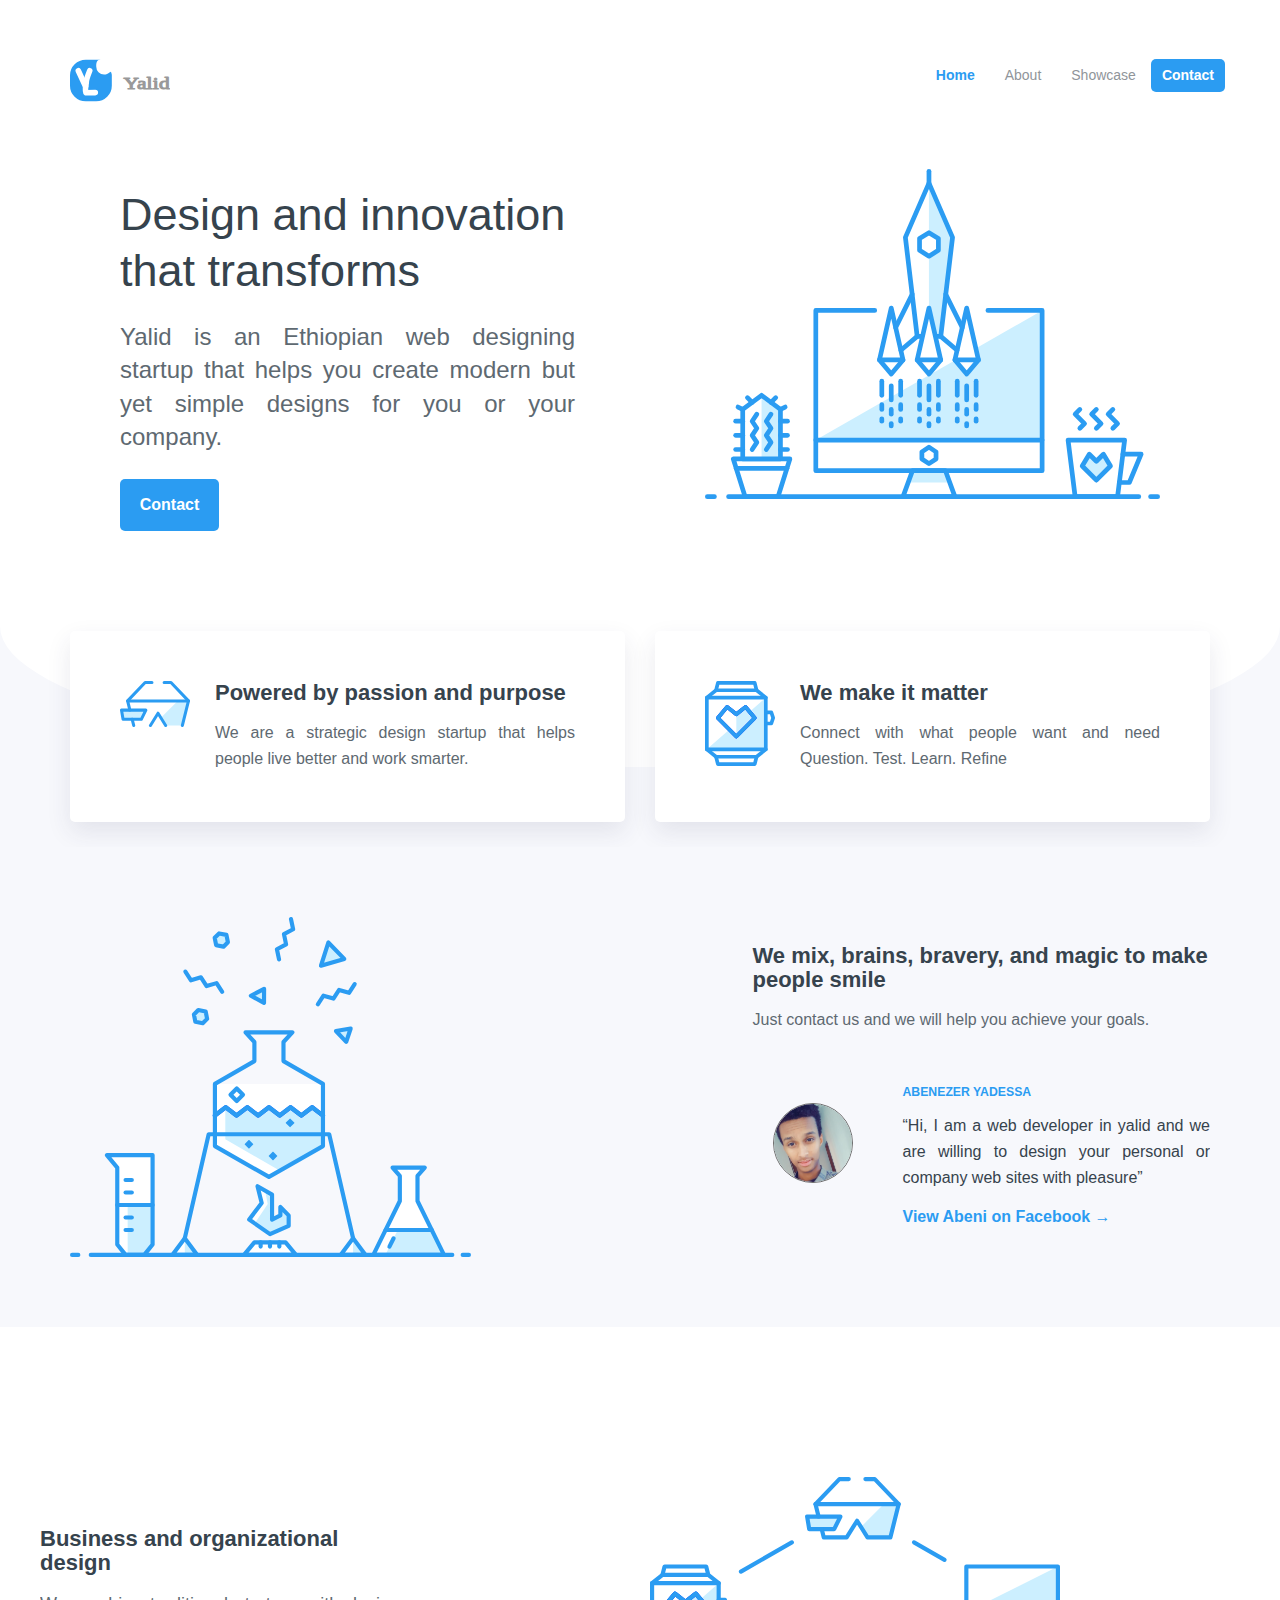
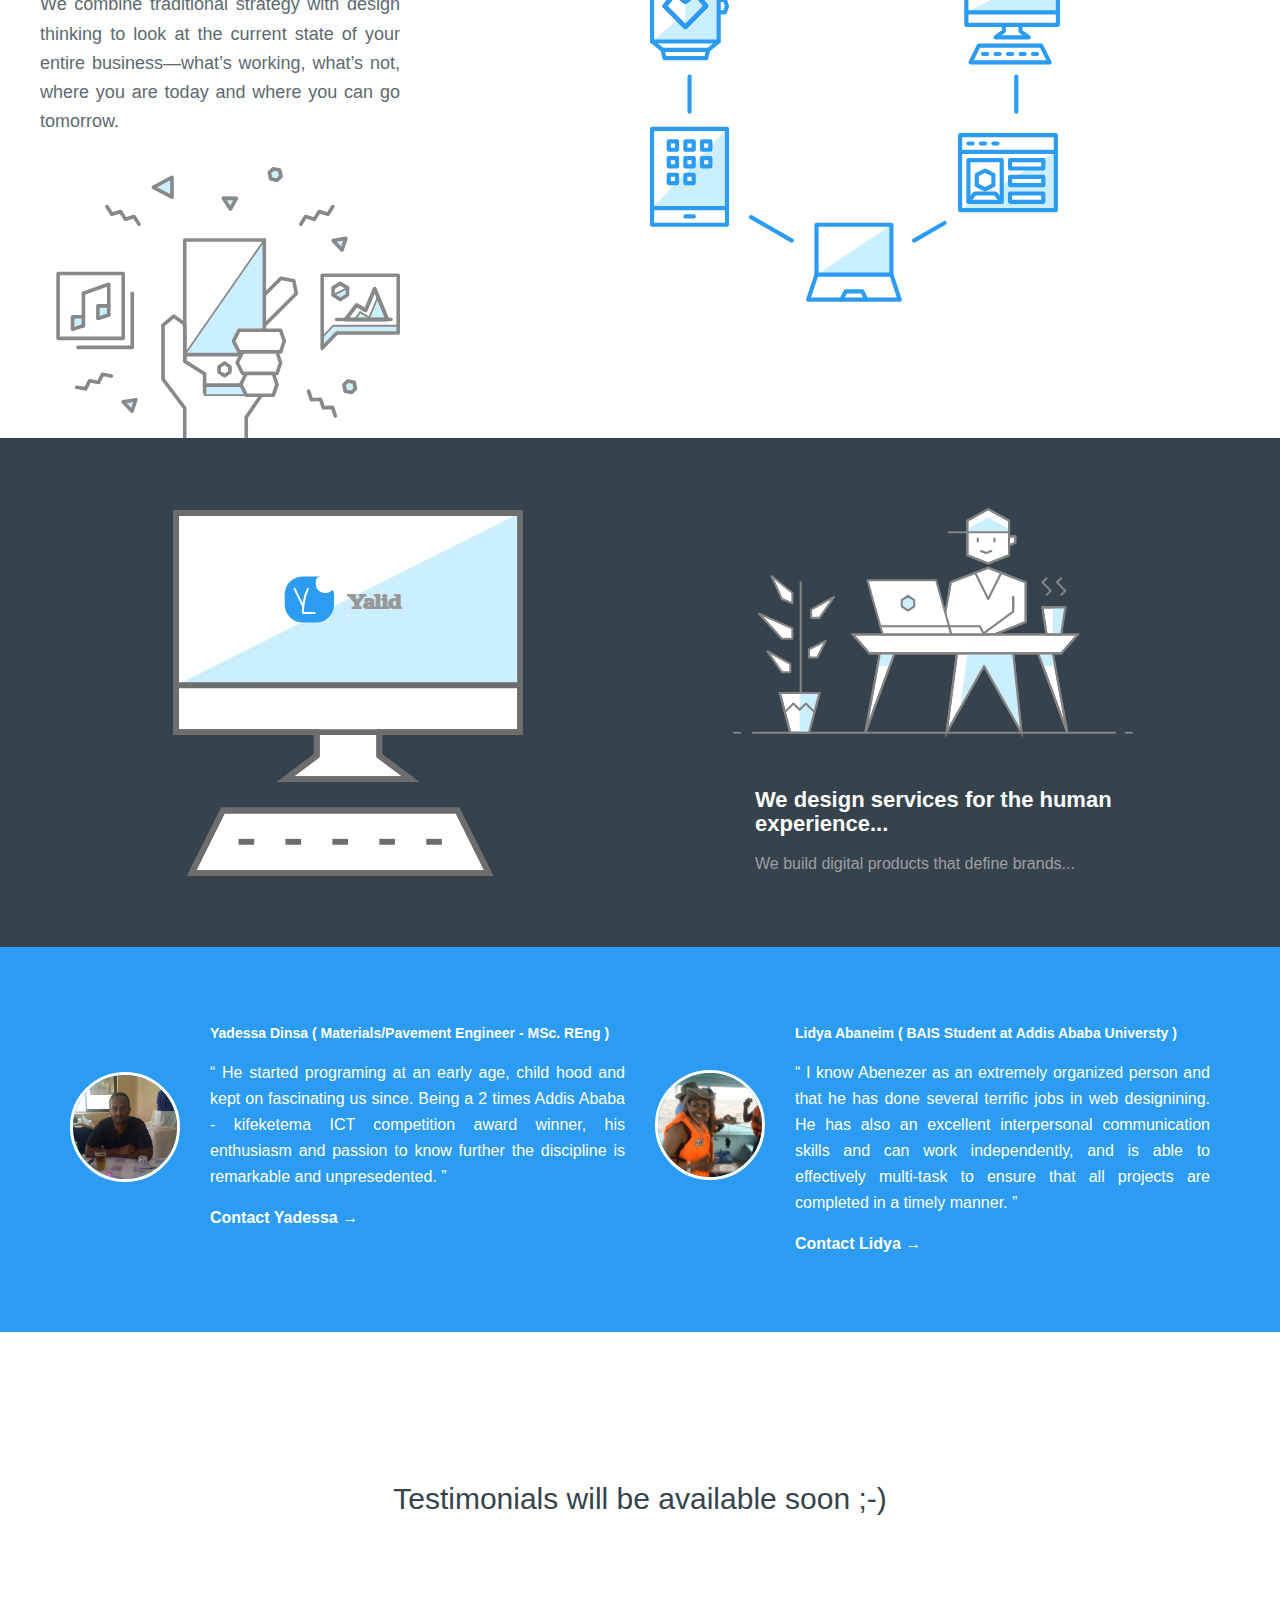
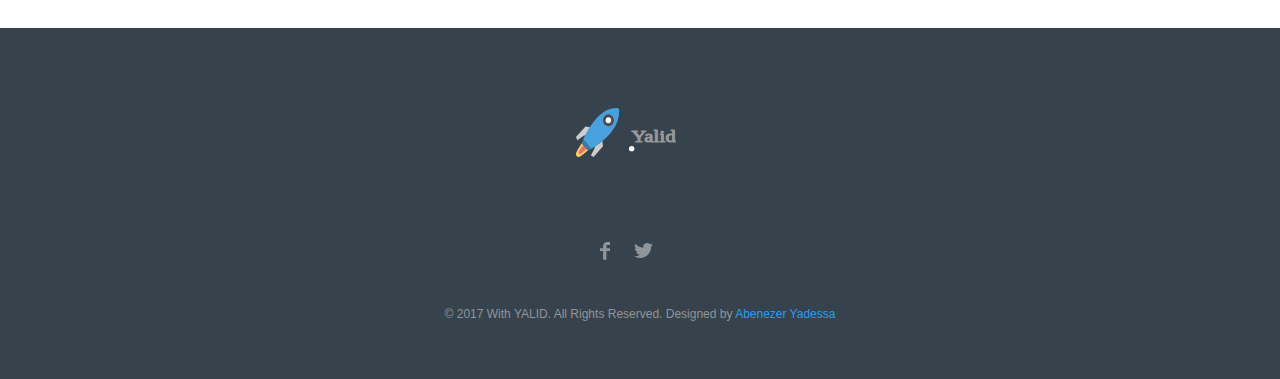
==== commit 9280c002: "Update index.html" ====
--- a/index.html
+++ b/index.html
@@ -225,7 +225,7 @@
         <div class='row'>
           <div class='col-sm-12'>
             <div class='section-header text-center'>
-              <h2>We don’t like to talk about ourselves</h2>
+             <!-- <h2>We don’t like to talk about ourselves</h2> -->
               <!-- <h2>Here are some words from the peoples who really know us ;-)</h2> -->
               <h2>Testimonials will be available soon ;-)</h2>
             </div>
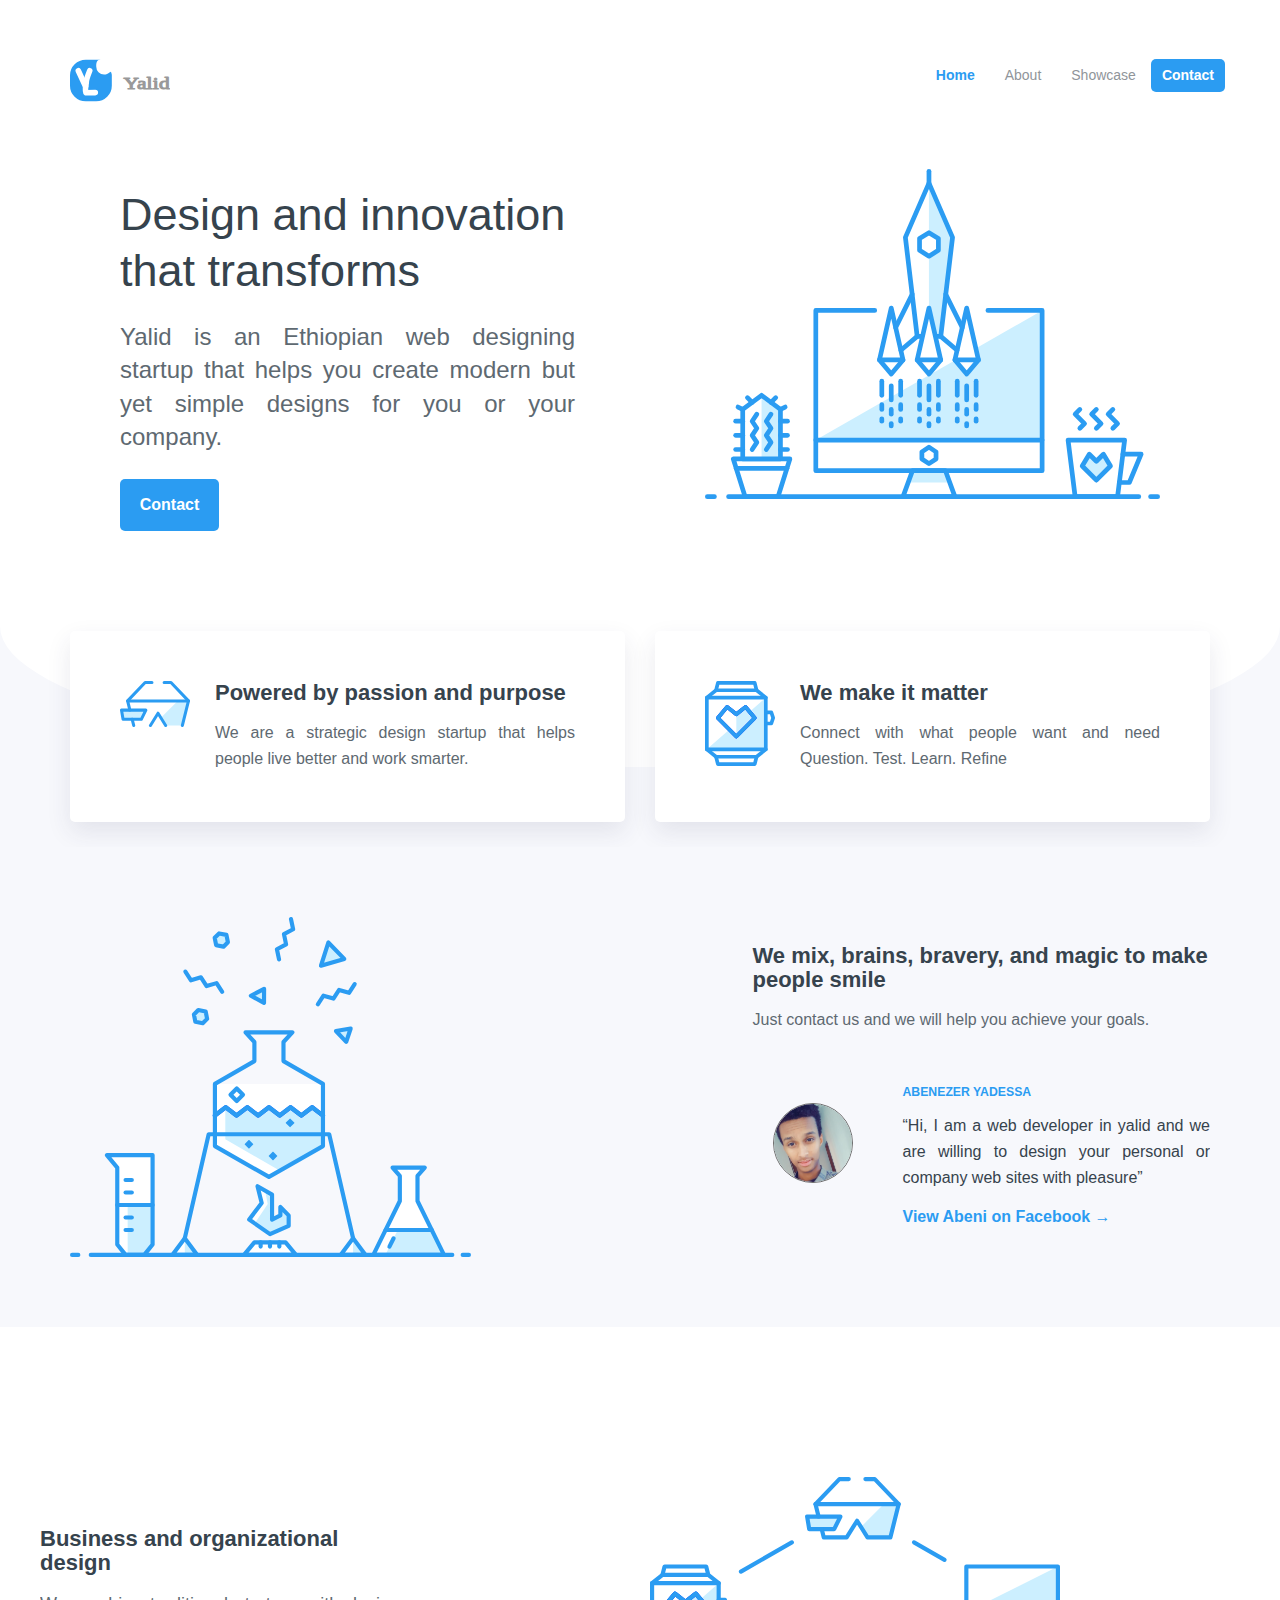
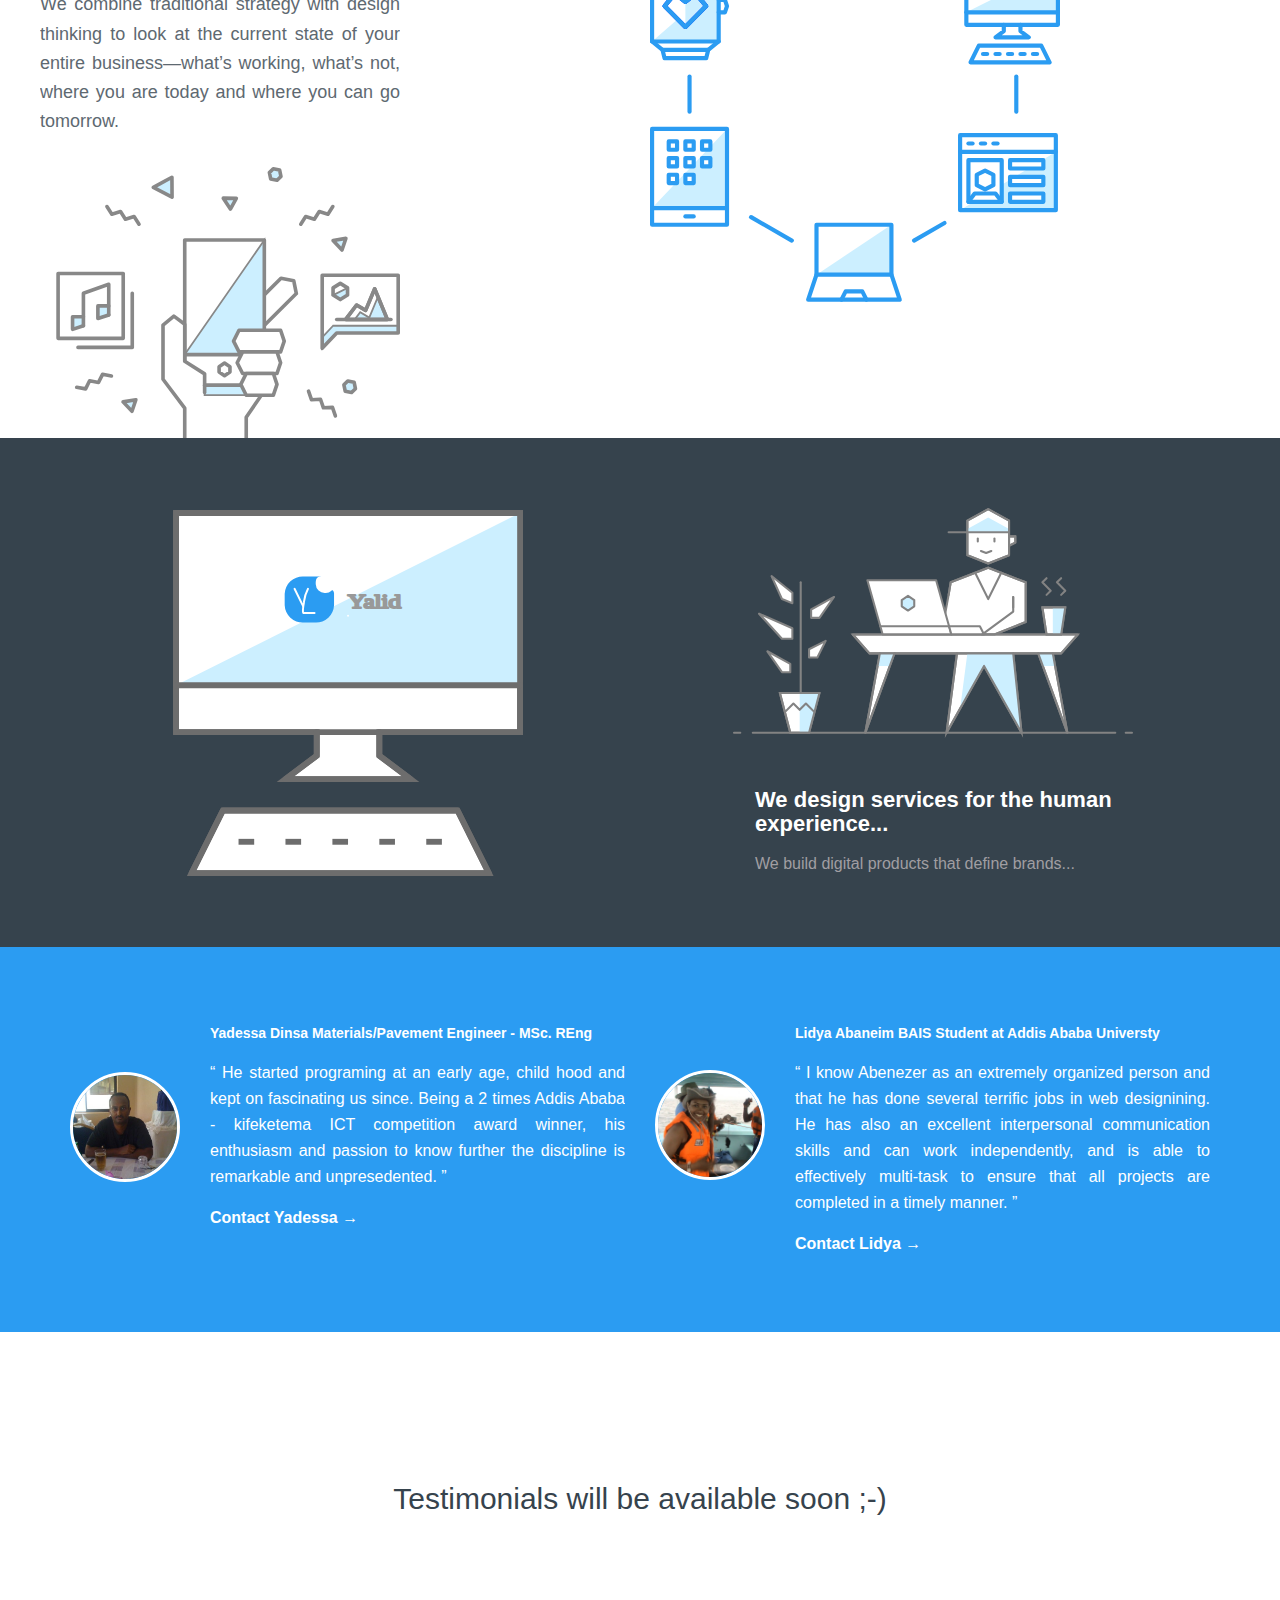
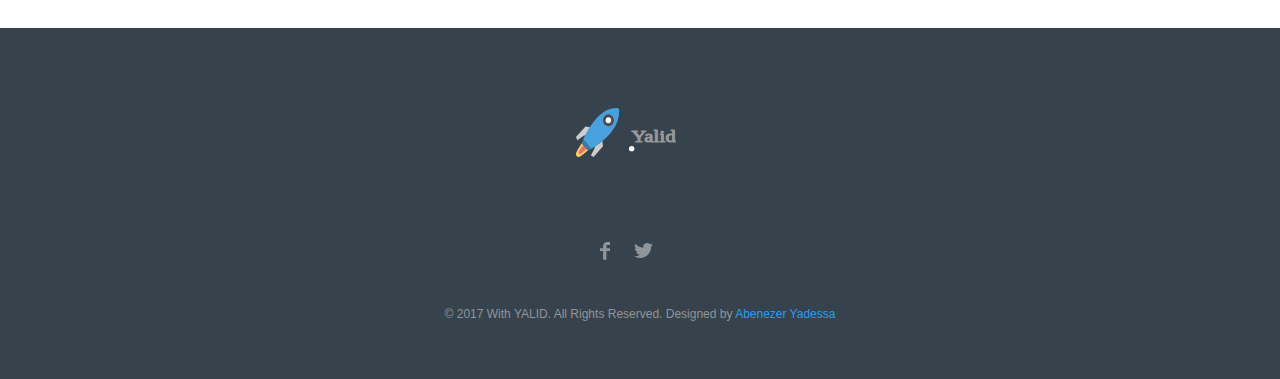
==== commit f4f4ab9d: "Update index.html" ====
--- a/index.html
+++ b/index.html
@@ -195,7 +195,7 @@
                 <img class="img-border-white img-circle" width="110" height="110" src="img/dad.jpg" alt="Face alvin" />
               </div>
               <div class='media-right'>
-                <div class='text-darkest text-sm  text-w-700 mb3' style="color:#fff;">Yadessa Dinsa ( Materials/Pavement Engineer - MSc. REng )
+                <div class='text-darkest text-sm  text-w-700 mb3' style="color:#fff;">Yadessa Dinsa Materials/Pavement Engineer - MSc. REng
 </div>
                 <p class='mb3'>
                   &ldquo; He started programing at an early age, child hood and kept on fascinating us since. Being a 2 times Addis Ababa - kifeketema ICT competition award winner, his enthusiasm and passion to know further the discipline is remarkable and unpresedented.
@@ -210,7 +210,7 @@
                 <img class="img-border-white img-circle" style="object-fit: cover; margin-bottom: 30px;" width="110" height="110" src="img/mom.jpg" alt="Face rachel" />
               </div>
               <div class='media-right'>
-                <div class='text-darkest text-sm text-w-700 mb3' style="color:#fff;">Lidya Abaneim ( BAIS Student at Addis Ababa Universty )</div>
+                <div class='text-darkest text-sm text-w-700 mb3' style="color:#fff;">Lidya Abaneim BAIS Student at Addis Ababa Universty</div>
                 <p class='mb3'>&ldquo; I know Abenezer as an extremely organized person and that he has done several terrific jobs in web designining. He has also an excellent interpersonal communication skills and can work independently, and is able to effectively multi-task to ensure that all projects are completed in a timely manner. &rdquo;</p>
                 <a target="blank" class="text-w-700 text-white" href="https://mail.google.com/mail/u/0/?view=cm&fs=1&to=lidyaabaneim2017@gmail.com&tf=1">Contact Lidya &rarr;</a>
               </div>
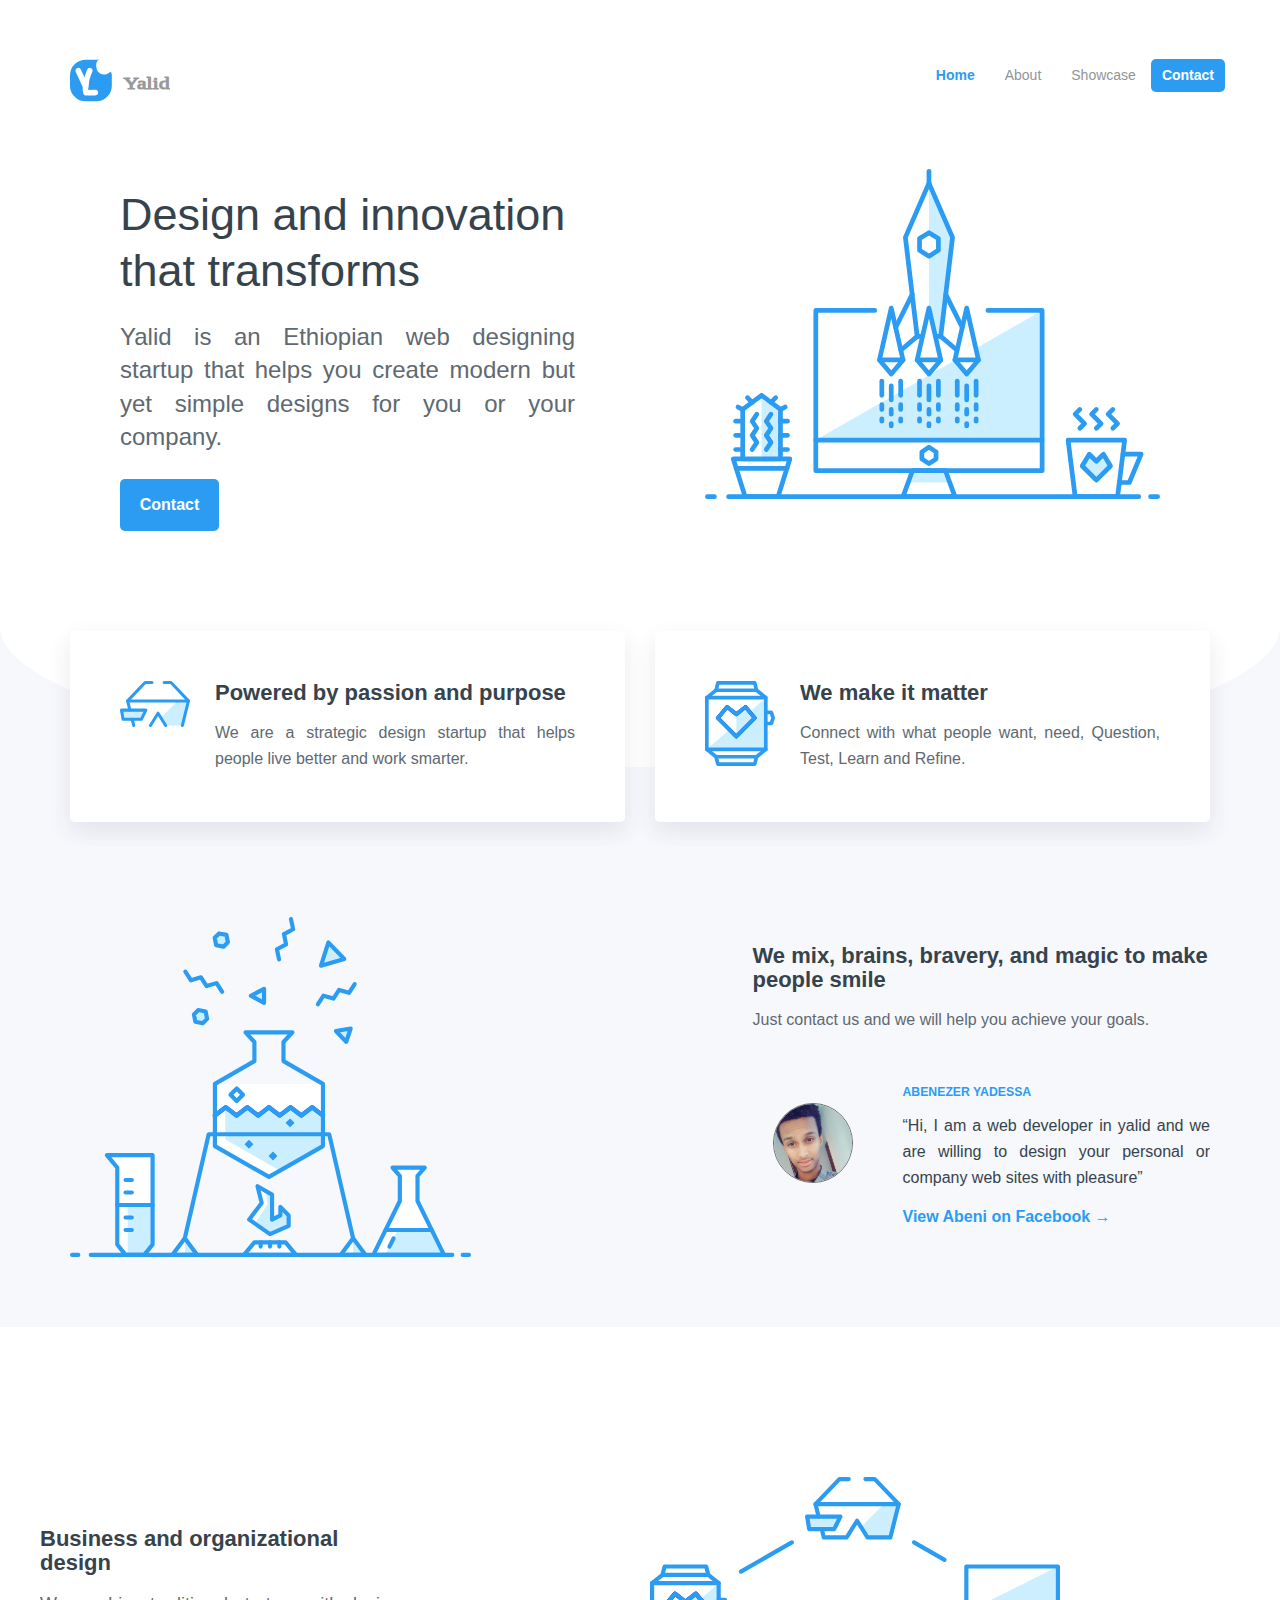
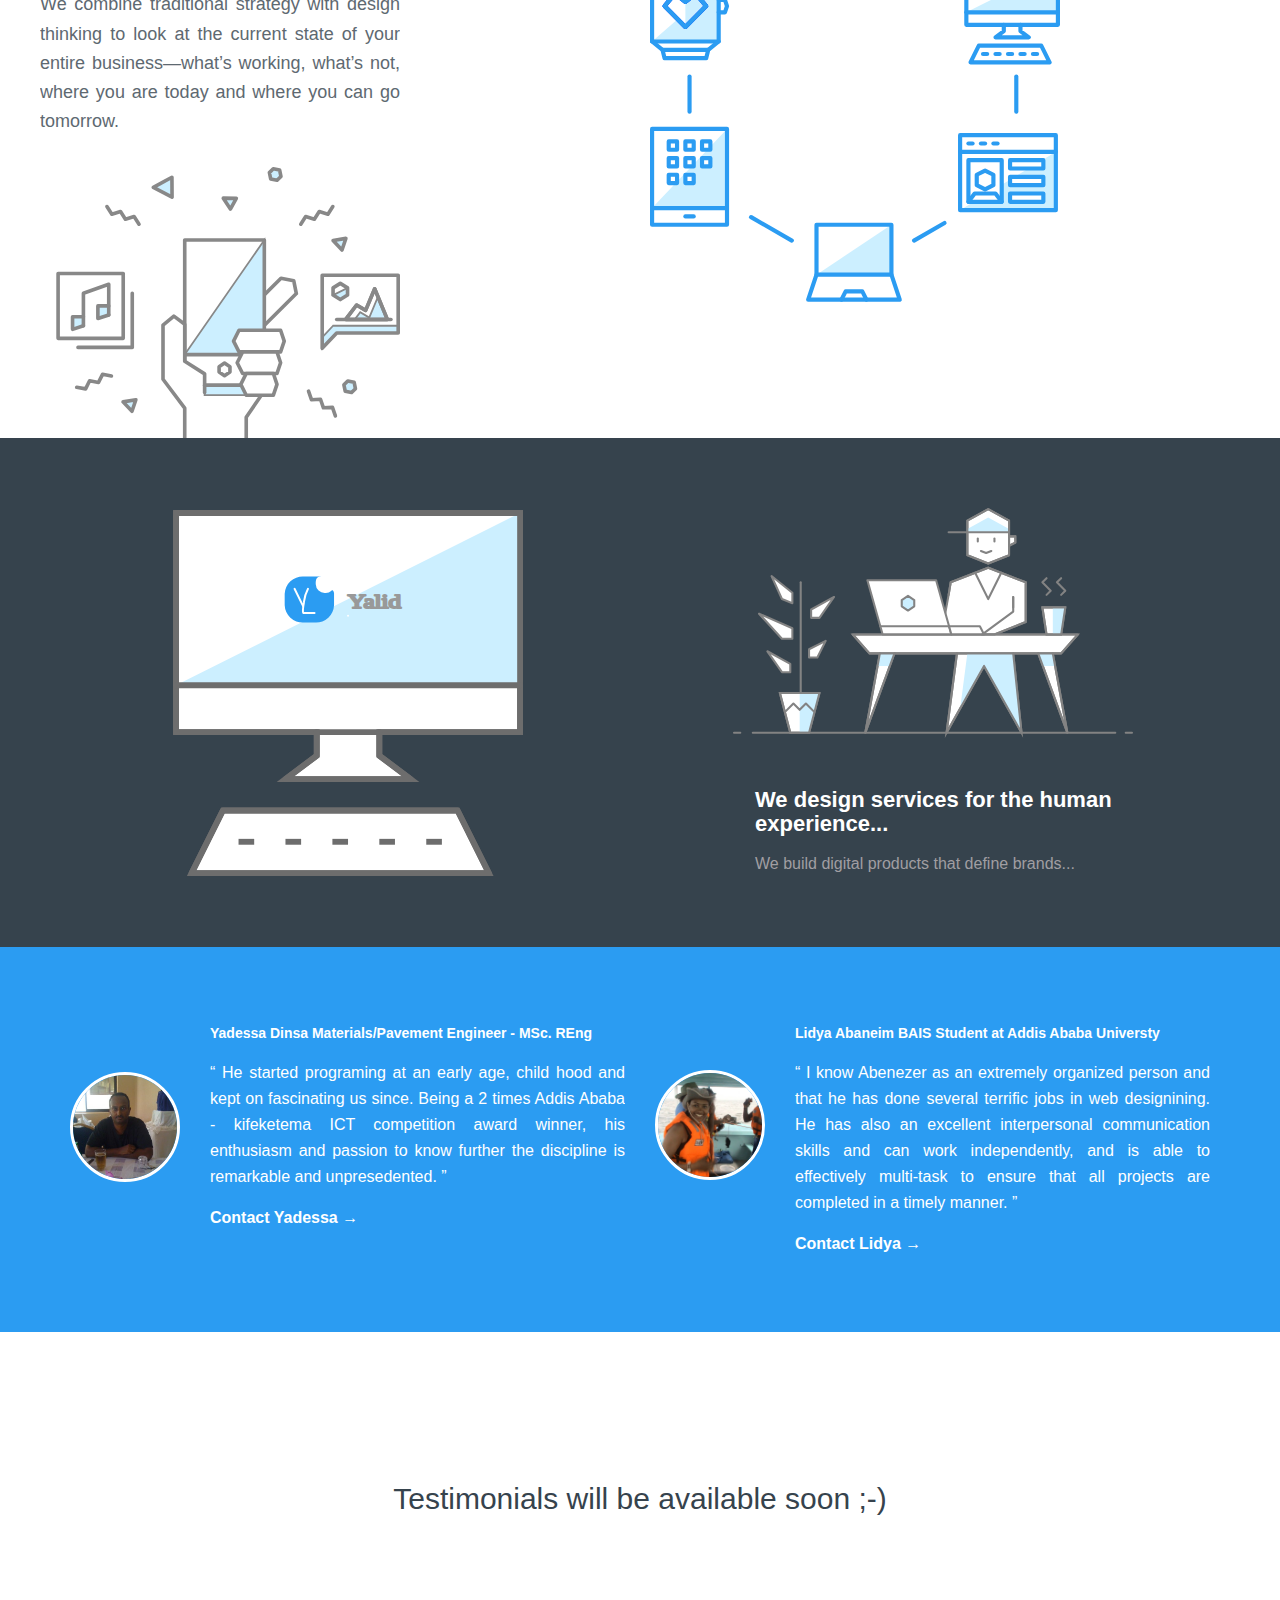
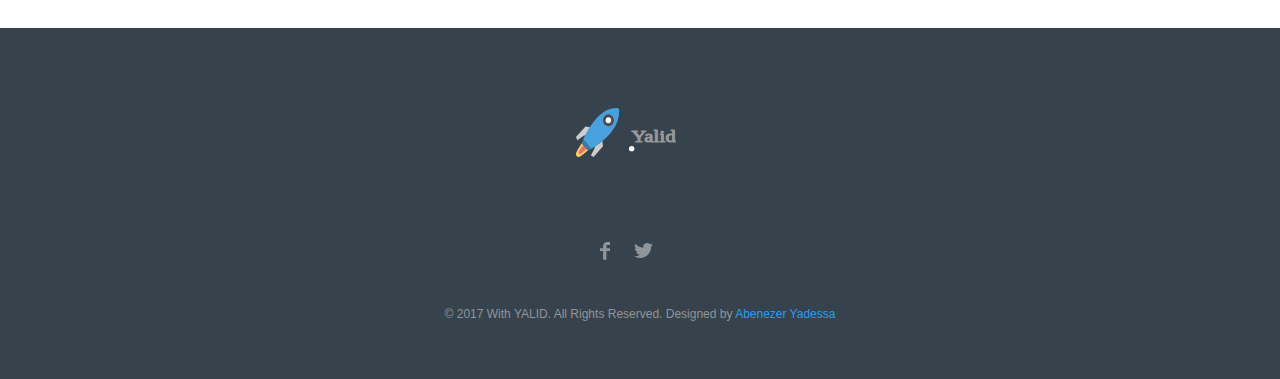
==== commit a2b26ab6: "Update index.html" ====
--- a/index.html
+++ b/index.html
@@ -119,7 +119,7 @@
               <img width="70" src="img/better.svg" alt="better" />
               <div class='text pl5'>
                 <h3 class='mt0 mb3 text-w-700'>We make it matter</h3>
-                <p class='ma0'>Connect with what people want and need Question. Test. Learn. Refine</p>
+                <p class='ma0'>Connect with what people want, need, Question, Test, Learn and Refine.</p>
               </div>
             </div>
           </div>
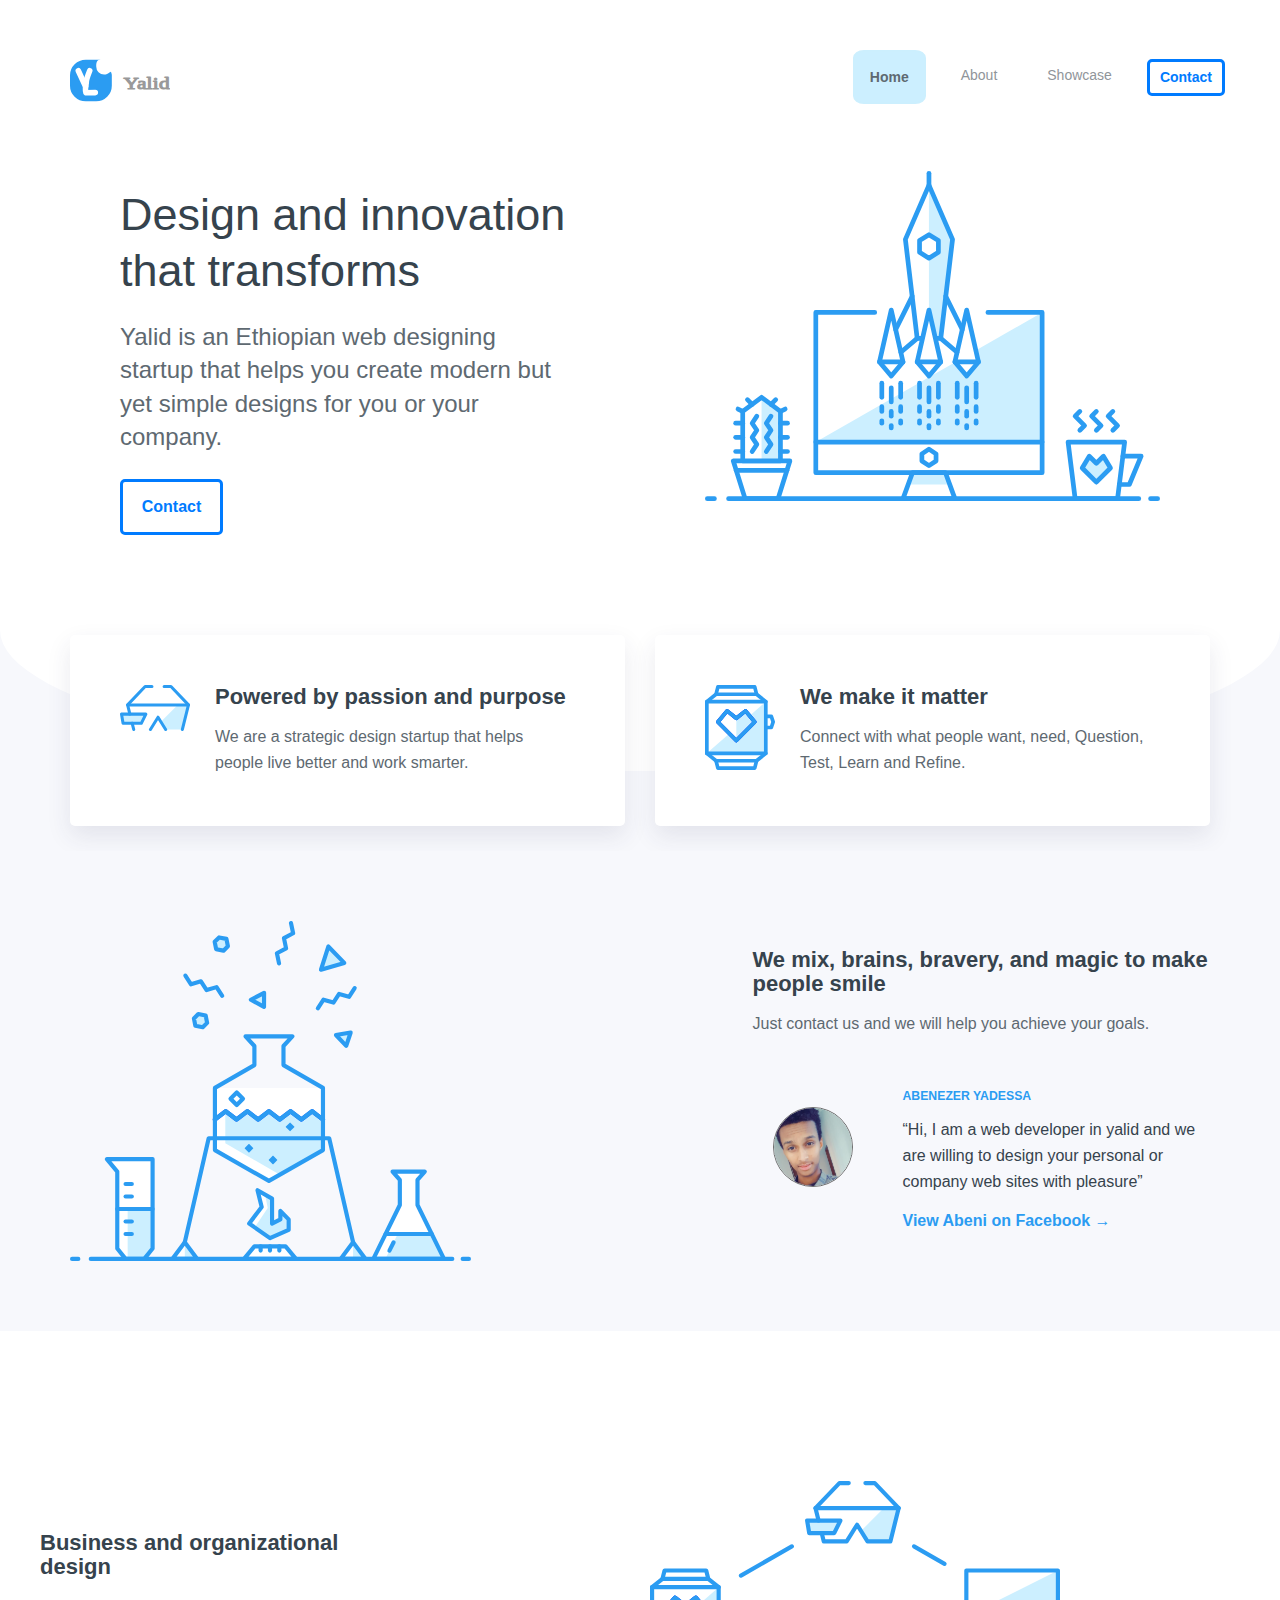
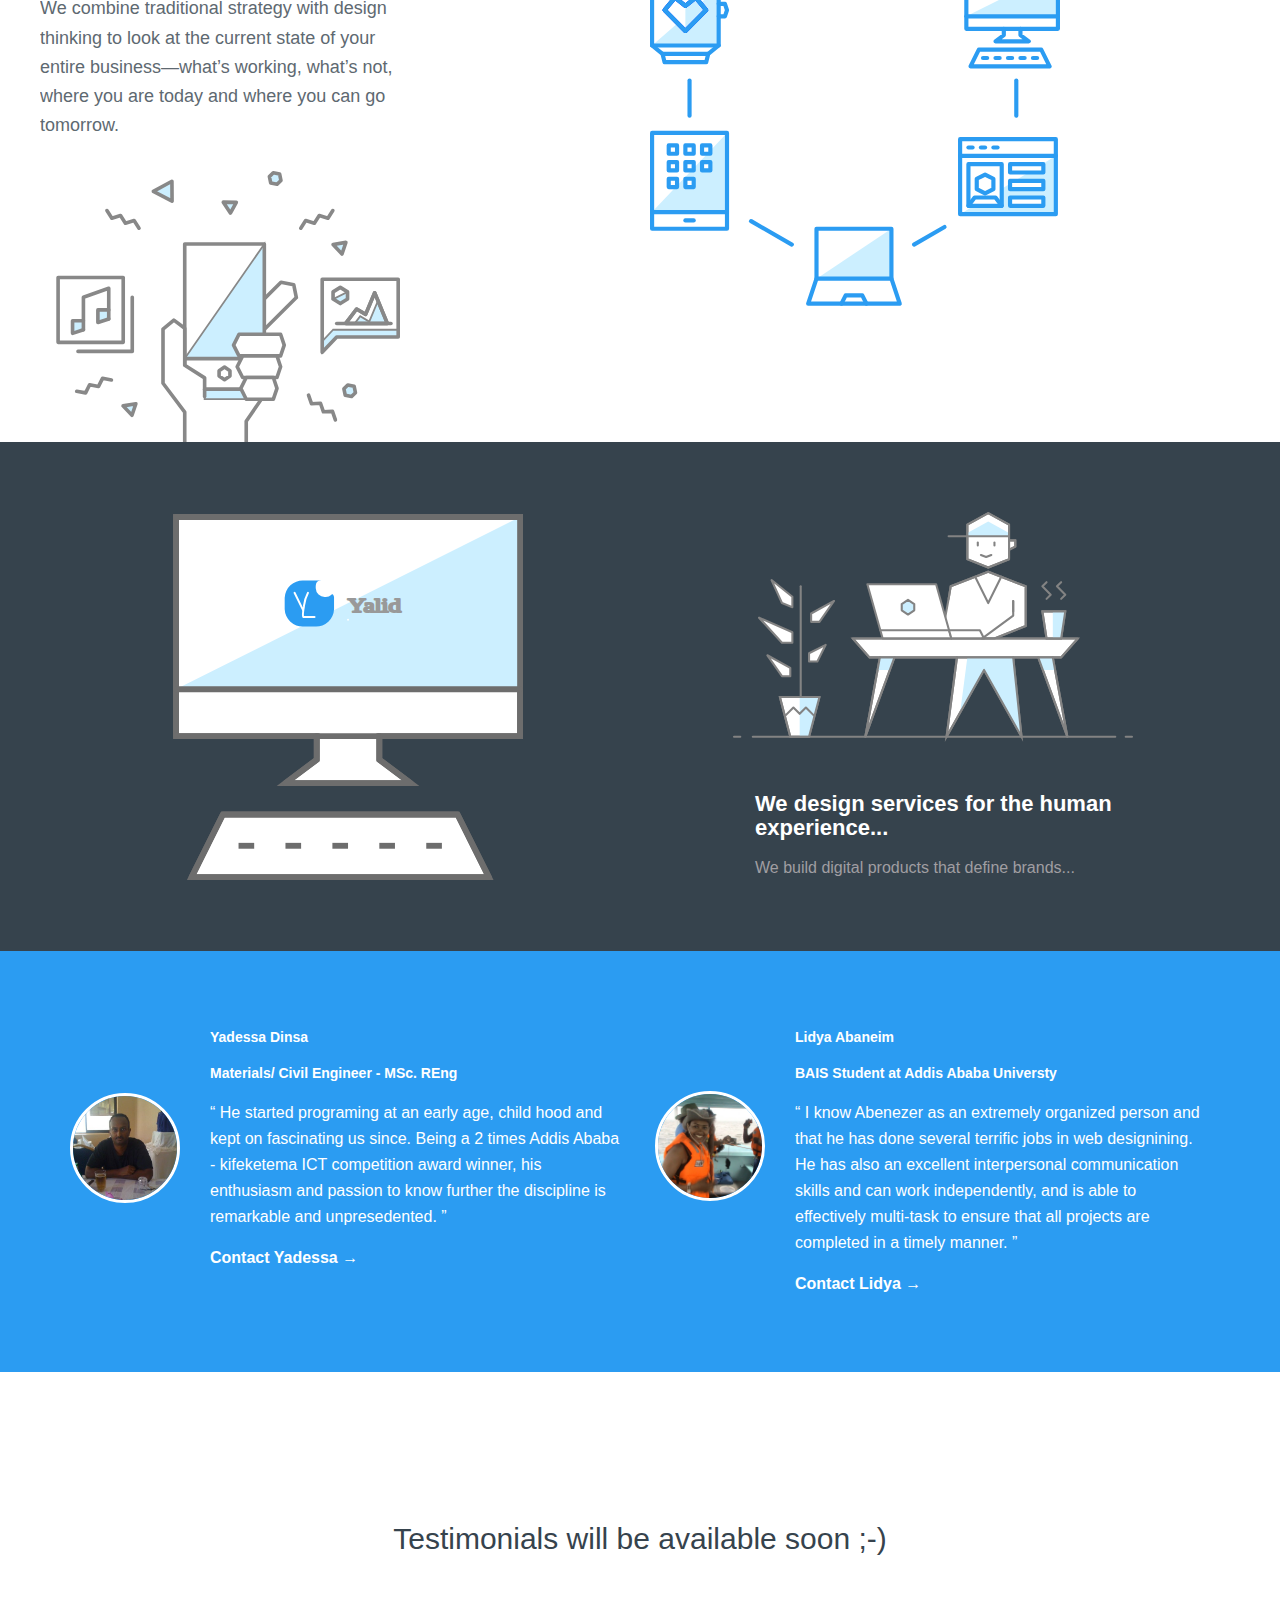
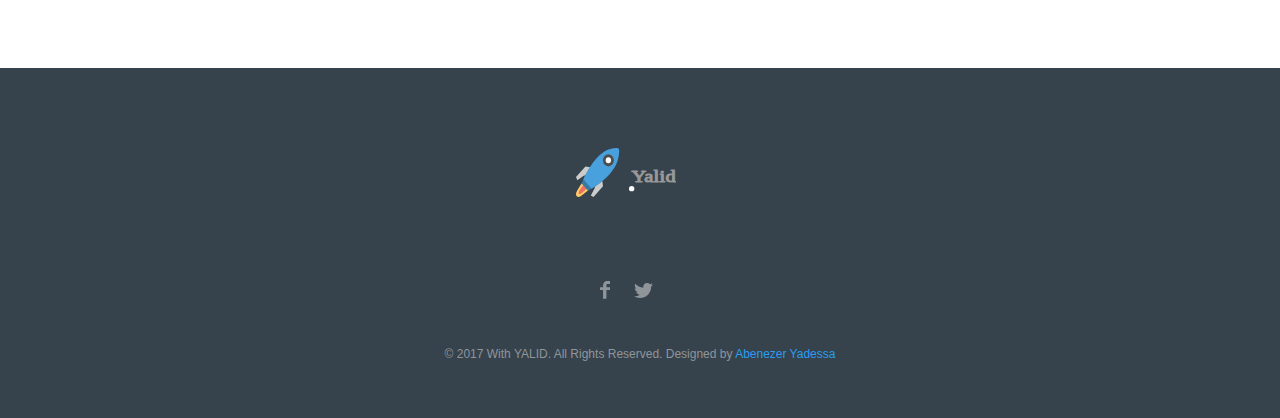
==== commit e8ba7220: "animation added" ====
--- a/index.html
+++ b/index.html
@@ -195,7 +195,9 @@
                 <img class="img-border-white img-circle" width="110" height="110" src="img/dad.jpg" alt="Face alvin" />
               </div>
               <div class='media-right'>
-                <div class='text-darkest text-sm  text-w-700 mb3' style="color:#fff;">Yadessa Dinsa Materials/Pavement Engineer - MSc. REng
+                <div class='text-darkest text-sm  text-w-700 mb3' style="color:#fff;">
+                  <p>Yadessa Dinsa </p>
+                  Materials/ Civil Engineer - MSc. REng
 </div>
                 <p class='mb3'>
                   &ldquo; He started programing at an early age, child hood and kept on fascinating us since. Being a 2 times Addis Ababa - kifeketema ICT competition award winner, his enthusiasm and passion to know further the discipline is remarkable and unpresedented.
@@ -210,7 +212,7 @@
                 <img class="img-border-white img-circle" style="object-fit: cover; margin-bottom: 30px;" width="110" height="110" src="img/mom.jpg" alt="Face rachel" />
               </div>
               <div class='media-right'>
-                <div class='text-darkest text-sm text-w-700 mb3' style="color:#fff;">Lidya Abaneim BAIS Student at Addis Ababa Universty</div>
+                <div class='text-darkest text-sm text-w-700 mb3' style="color:#fff;"><p>Lidya Abaneim</p> BAIS Student at Addis Ababa Universty</div>
                 <p class='mb3'>&ldquo; I know Abenezer as an extremely organized person and that he has done several terrific jobs in web designining. He has also an excellent interpersonal communication skills and can work independently, and is able to effectively multi-task to ensure that all projects are completed in a timely manner. &rdquo;</p>
                 <a target="blank" class="text-w-700 text-white" href="https://mail.google.com/mail/u/0/?view=cm&fs=1&to=lidyaabaneim2017@gmail.com&tf=1">Contact Lidya &rarr;</a>
               </div>
--- a/css/app.css
+++ b/css/app.css
@@ -3909,13 +3909,18 @@
 
 .navbar-primary .navbar-nav li a {
   color: #90959A;
-  font-size: 14px
+  font-size: 14px;
+  margin-right: 20px;
 }
 
 .navbar-primary .navbar-nav li a:hover, .navbar-primary .navbar-nav li a:active, .navbar-primary .navbar-nav li a:focus {
-  background: transparent;
-  color: #36434d
-}
+  color: #5e6971;
+  /*font-size: 14px;*/
+  /*font-weight: 700;*/
+  /*border: 2px solid #CCEFFE;*/
+  background: #f5f5f5;
+  border-radius: 15%;
+  }
 
 .navbar-primary .navbar-nav li.active a {
   font-weight: 700;
@@ -4042,7 +4047,7 @@
 
 @media screen and (max-width: 768px) {
   .section {
-    padding: 66px 0
+    padding: 0px 0
   }
 }
 
@@ -4832,9 +4837,13 @@
     border:none;
 }
 .navbar-primary .navbar-nav li .current {
-    color:  #2b9cf2;
-    font-size: 14px;
-    font-weight: 700;
+  color: #5e6971;
+  font-size: 14px;
+  font-weight: 700;
+  border: 2px solid #CCEFFE;
+  background: #ccefff;
+  border-radius: 15%;
+  /*margin-right: 20px;*/
 }
 
 @media screen and (max-width: 768px) {
@@ -4860,7 +4869,7 @@
   }
 }
 p{
-  text-align: justify;
+  /*text-align: justify;*/
 }
 /*====================================================*/
 
@@ -5054,3 +5063,13 @@
 .navbar-header{
   margin-bottom: 16px;
 }
+.btn-primary {
+    color: #007bff;
+    background-color: transparent;
+    background-image: none;
+    border-color: #007bff;
+    border: 3px solid #007bff;
+}
+*{
+  transition: all ease-in-out 250ms;
+}
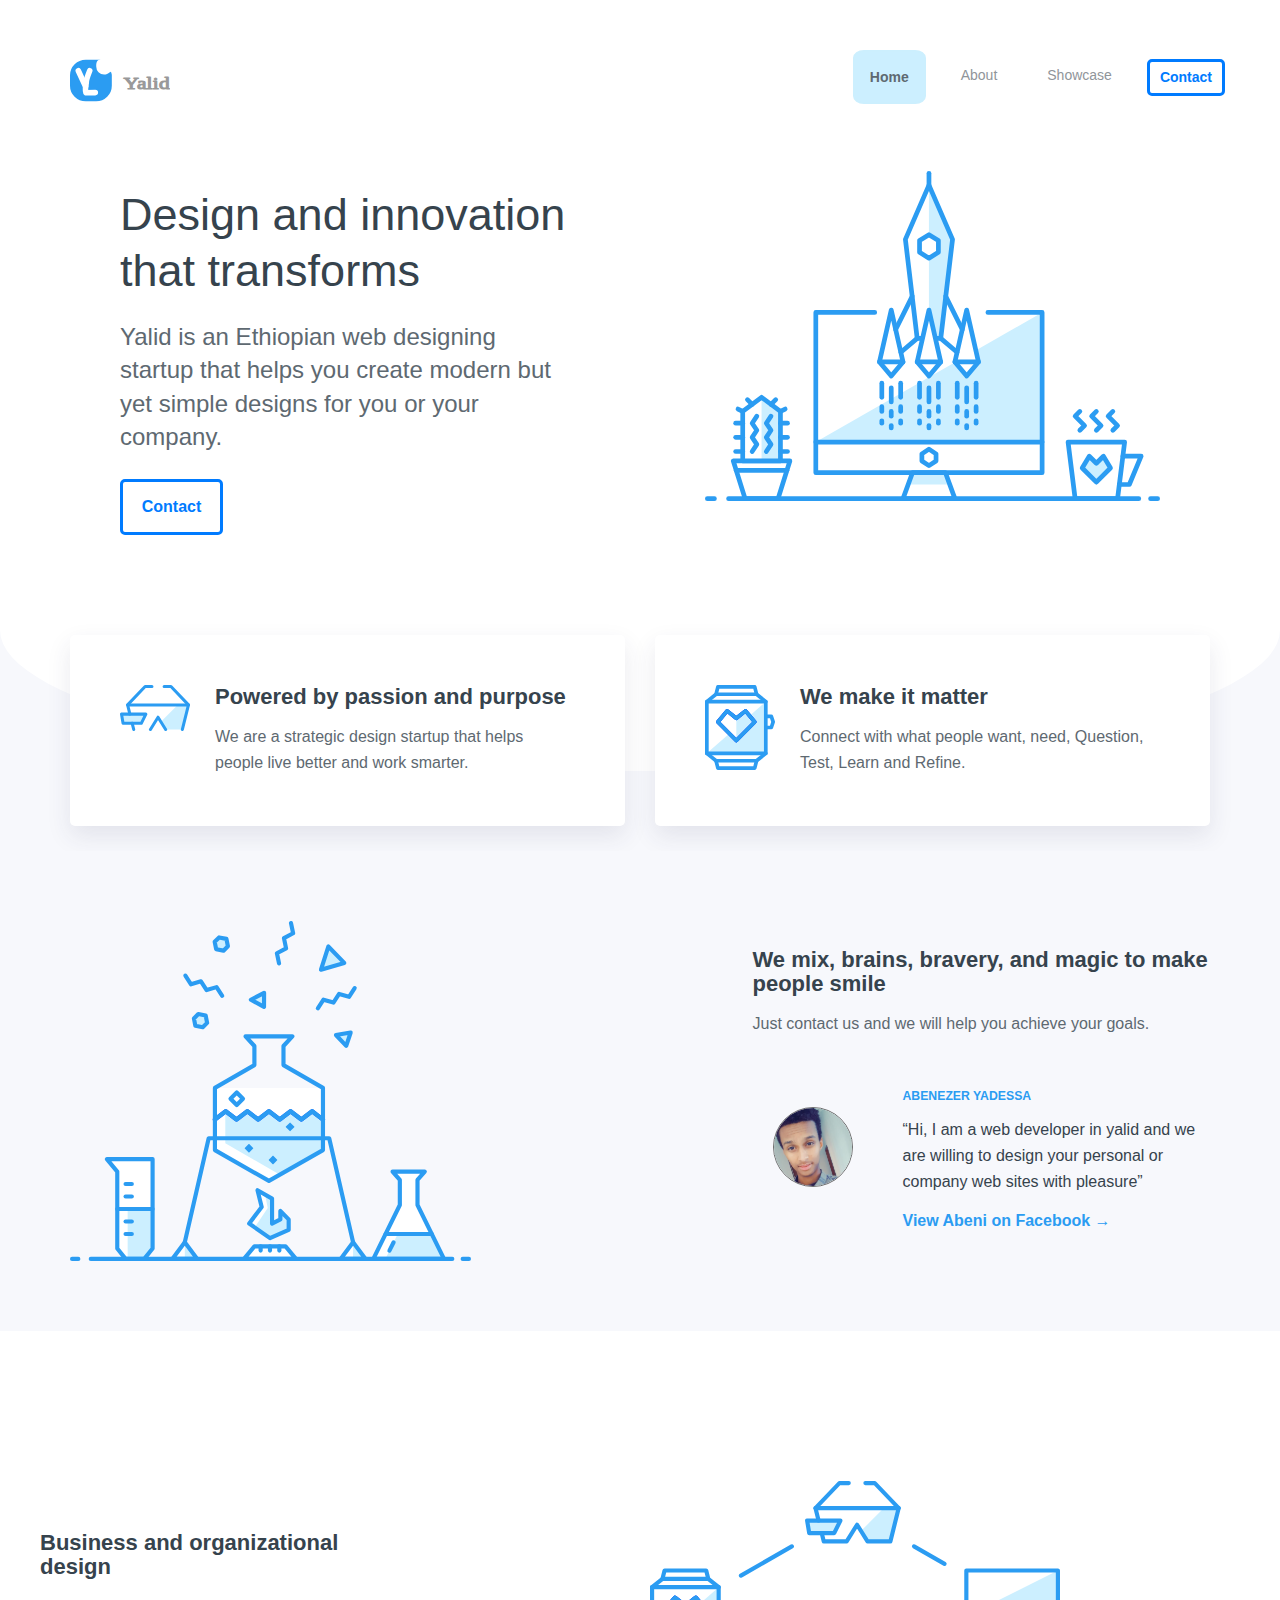
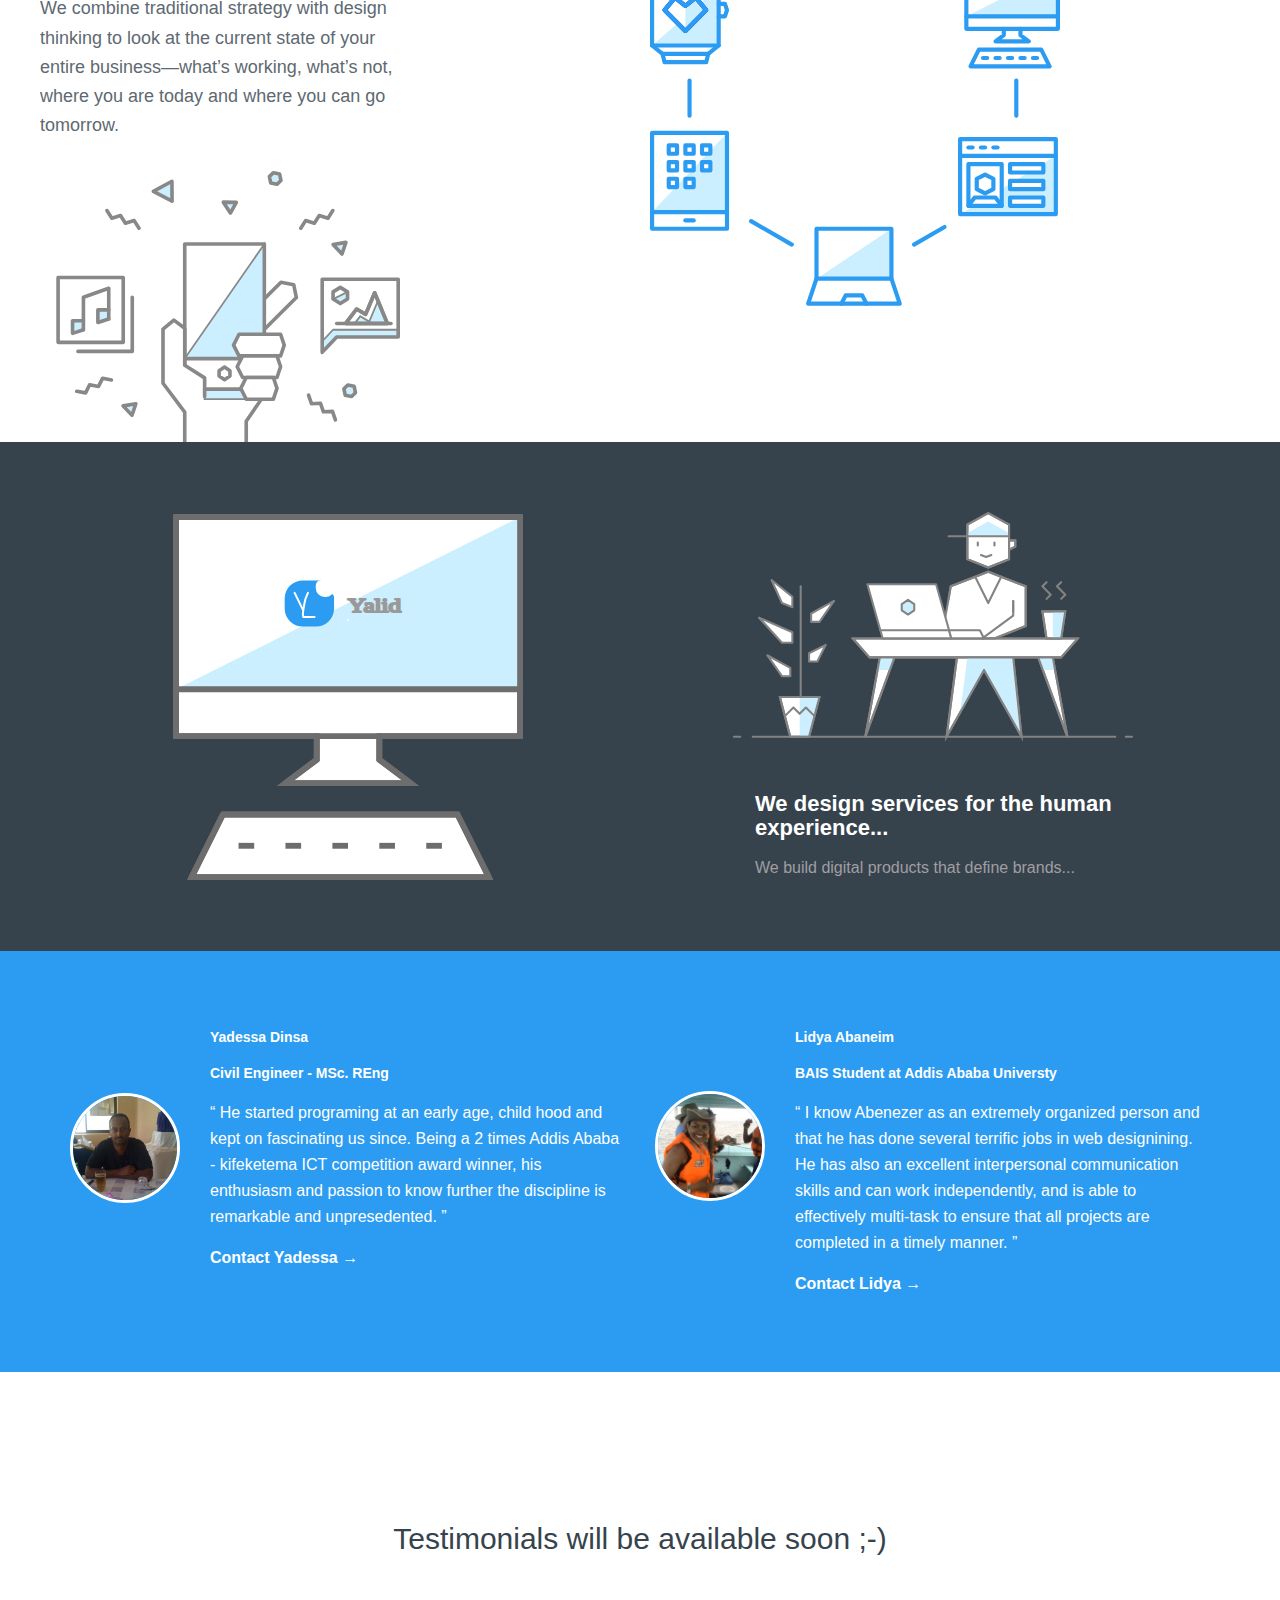
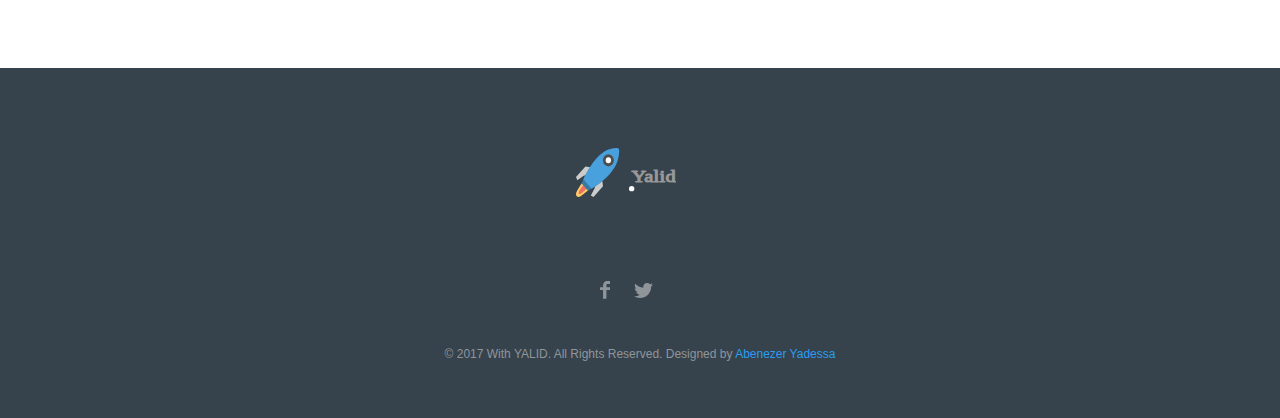
==== commit 61303a08: "Updated index.html" ====
--- a/index.html
+++ b/index.html
@@ -197,7 +197,7 @@
               <div class='media-right'>
                 <div class='text-darkest text-sm  text-w-700 mb3' style="color:#fff;">
                   <p>Yadessa Dinsa </p>
-                  Materials/ Civil Engineer - MSc. REng
+                   Civil Engineer - MSc. REng
 </div>
                 <p class='mb3'>
                   &ldquo; He started programing at an early age, child hood and kept on fascinating us since. Being a 2 times Addis Ababa - kifeketema ICT competition award winner, his enthusiasm and passion to know further the discipline is remarkable and unpresedented.
